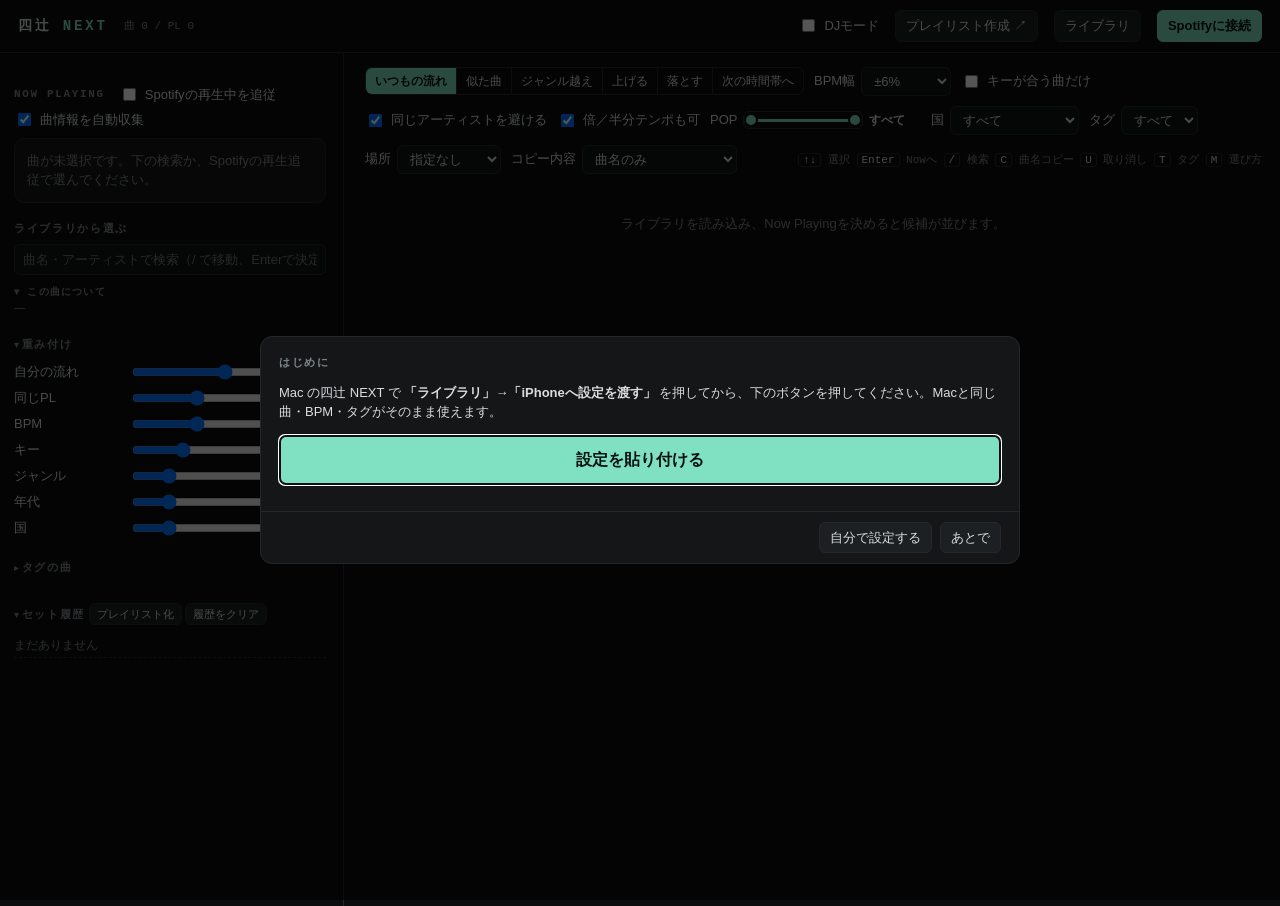
==== index.html @ 22619f76 "候補行の圧縮を撤回、nextでタグ無しを完全除外、TAGラベル短縮、操作系を見出し周りに集約" ====
<!DOCTYPE html>
<html lang="ja">
<head>
<meta charset="utf-8">
<meta name="viewport" content="width=device-width, initial-scale=1, viewport-fit=cover">
<meta name="apple-mobile-web-app-capable" content="yes">
<meta name="apple-mobile-web-app-status-bar-style" content="black">
<title>四辻 NEXT — 選曲アシスト</title>
<link rel="manifest" href="manifest.json">
<link rel="icon" type="image/png" sizes="192x192" href="icon-192.png">
<link rel="apple-touch-icon" href="apple-touch-icon.png">
<meta name="theme-color" content="#0c0d0e">
<meta name="apple-mobile-web-app-title" content="四辻 NEXT">
<style>
  :root{
    --bg:#0c0d0e; --panel:#141617; --line:#24282a; --text:#d9dedf; --dim:#7d8689;
    --accent:#7fe0c2; --accent2:#e0c27f; --warn:#e07f7f; --chip:#1c2022;
    --mono: "SF Mono", ui-monospace, Menlo, monospace;
  }
  *{box-sizing:border-box}
  body{margin:0;background:var(--bg);color:var(--text);font:13px/1.5 -apple-system,"Hiragino Sans",sans-serif}
  header{display:flex;align-items:center;gap:16px;padding:10px 18px;border-bottom:1px solid var(--line)}
  header h1{font:600 14px var(--mono);letter-spacing:.2em;margin:0}
  header h1 span{color:var(--accent)}
  header .sp{flex:1}
  #status{font:11px var(--mono);color:var(--dim)}
  button{background:var(--chip);color:var(--text);border:1px solid var(--line);border-radius:6px;padding:5px 10px;font:inherit;cursor:pointer}
  button:hover{border-color:var(--accent)}
  button.pri{background:var(--accent);color:#08110e;border-color:var(--accent);font-weight:600}
  button:disabled{opacity:.45;cursor:not-allowed}
  button.sm{padding:2px 7px;font-size:11px}
  a.btnlink{background:var(--chip);color:var(--text);border:1px solid var(--line);border-radius:6px;padding:5px 10px;text-decoration:none;white-space:nowrap}
  a.btnlink:hover{border-color:var(--accent)}
  #updBtn{border-color:var(--accent);color:var(--accent)}
  .modes{display:inline-flex;border:1px solid var(--line);border-radius:7px;overflow:hidden}
  .modes button{border:0;border-radius:0;padding:4px 9px;font-size:12px;background:transparent}
  .modes button+button{border-left:1px solid var(--line)}
  .modes button.on{background:var(--accent);color:#08110e;font-weight:600}
  input,select{background:#0f1112;color:var(--text);border:1px solid var(--line);border-radius:6px;padding:5px 8px;font:inherit}
  input[type=range]{padding:0}
  main{display:grid;grid-template-columns:var(--side,340px) 7px 1fr;gap:0;height:calc(100vh - 47px)}
  aside{overflow:auto;padding:14px}
  #split{cursor:col-resize;position:relative;touch-action:none;outline:none}
  #split::before{content:"";position:absolute;top:0;bottom:0;left:3px;width:1px;background:var(--line);transition:background .15s,width .15s,left .15s}
  #split:hover::before,#split:focus-visible::before,body.resizing #split::before{background:var(--accent);width:3px;left:2px}
  body.resizing{cursor:col-resize;user-select:none}
  section.list{overflow:auto;padding:14px 18px}
  h2{font:600 11px var(--mono);letter-spacing:.15em;color:var(--dim);margin:18px 0 8px;text-transform:uppercase}
  .npRow{display:flex;align-items:center;gap:6px 14px;flex-wrap:wrap;margin:18px 0 8px}
  .npRow h2{margin:0}
  h2:first-child{margin-top:0}
  .deck{background:var(--panel);border:1px solid var(--line);border-radius:10px;padding:12px}
  .deck .row{display:flex;gap:10px;align-items:center}
  .deck img{width:64px;height:64px;border-radius:4px;object-fit:cover;background:#222}
  .deck .t{font-weight:600;font-size:14px}
  .deck .a{color:var(--dim)}
  .bk{display:flex;gap:8px;margin-top:10px;align-items:center;flex-wrap:wrap}
  .bk input{width:70px;font-family:var(--mono)}
  .big{font:600 22px var(--mono);color:var(--accent)}
  .big.k{color:var(--accent2)}
  .muted{color:var(--dim)}
  .hist{font-size:12px}
  .hist div{padding:3px 0;border-bottom:1px dashed var(--line);display:flex;gap:6px}
  .hist .n{color:var(--dim);font-family:var(--mono);width:22px}
  #tagListBox .tlh{display:flex;flex-wrap:wrap;gap:4px;align-items:center;margin-bottom:6px} #tagListBox .tlh .chip{cursor:pointer} #tagListBox .tlh .chip.on{background:#3d3560;color:#fff}
  #tagListBox .tlh select{margin-left:auto;font-size:11px}
  #tagListBox .tl{font-size:12px;padding:4px 2px;border-bottom:1px dashed var(--line);display:flex;gap:6px;align-items:baseline;cursor:pointer} #tagListBox .tl:hover{background:var(--chip)}
  #tagListBox .tl.cur{color:var(--accent)} #tagListBox .tl .nm{flex:1;min-width:0} #tagListBox .tl .m{font:11px var(--mono);color:var(--dim);white-space:nowrap}
  #tagListBox .tl .tg{display:block;font-size:10px;color:#c9b8ff}
  .sl{display:grid;grid-template-columns:110px 1fr 28px;gap:6px;align-items:center;margin:4px 0}
  .sl span:last-child{font-family:var(--mono);color:var(--dim);text-align:right}
  .filters{display:flex;gap:10px;flex-wrap:wrap;align-items:center;margin-bottom:10px}
  .more{text-align:center;padding:12px 0 20px} .more button{padding:6px 18px}
  #toTop{position:fixed;right:22px;bottom:22px;z-index:40;padding:8px 14px;border-radius:20px;border:0;background:var(--accent);color:#08110e;font-weight:600;font-size:13px;
    box-shadow:0 4px 16px rgba(0,0,0,.45);cursor:pointer;opacity:0;transform:translateY(8px);pointer-events:none;transition:opacity .15s,transform .15s}
  #toTop.on{opacity:1;transform:none;pointer-events:auto}
  @media (max-width:760px){ #toTop{right:calc(14px + env(safe-area-inset-right));bottom:calc(16px + env(safe-area-inset-bottom))} }
  .cand .sub{font:11px var(--mono);color:var(--dim);margin-top:1px}
  .cand .sub .yr.g{color:var(--accent);font-weight:600} .cand .sub .yr.y{color:var(--accent2)}
  .cand .cc{white-space:nowrap} .cand .cc.g{color:var(--accent);font-weight:600} #deck .a .cc{color:var(--dim);font-size:.9em;white-space:nowrap}
  .cand .sub .gen{color:var(--accent2)} .cand .sub .af{cursor:help}
  .gp{display:inline-block;font:600 11px/1.5 system-ui,sans-serif;padding:0 7px;border-radius:9px;margin-left:5px;vertical-align:2px;white-space:nowrap;
    color:hsl(var(--h) 70% 72%);background:hsl(var(--h) 45% 20% / .55);border:1px solid hsl(var(--h) 45% 38%)}
  .na{font:600 10px var(--mono);color:var(--warn);border:1px solid var(--warn);border-radius:3px;padding:0 4px;vertical-align:3px}
  .gj{font-size:11px;margin-left:6px;vertical-align:2px;white-space:nowrap} .gj.g{color:var(--accent)} .gj.y{color:var(--accent2)} .gj.r{color:var(--warn)}
  .gp.none{--h:0;color:var(--dim);background:none;border-color:var(--line);font-weight:400}
  .deck .gps{margin-top:4px} .deck .gps .gp{margin:0 4px 0 0;font-size:12px}
  .cand{display:grid;grid-template-columns:34px 44px 1fr 70px 52px auto;gap:10px;align-items:center;padding:8px 6px;border-bottom:1px solid var(--line)}
  .cand:hover{background:#111415}
  .cand img{width:44px;height:44px;border-radius:3px;object-fit:cover;background:#222}
  .cand .sc{font:600 15px var(--mono);color:var(--accent);text-align:right}
  .cand .nm{font-weight:600}
  .cand .meta{font:12px var(--mono)}
  .chips{display:flex;gap:4px;flex-wrap:wrap;margin-top:3px}
  .chip{background:var(--chip);border:1px solid var(--line);border-radius:10px;padding:0 7px;font-size:11px;color:var(--dim)}
  .chip.g{color:var(--accent);border-color:#2c4a41}
  .chip.y{color:var(--accent2);border-color:#4a412c}
  .chip.r{color:var(--warn);border-color:#4a2c2c}
  .chip.tag{color:#c9b8ff;border-color:#3d3560}
  .tags{display:flex;gap:4px;flex-wrap:wrap;align-items:center;margin-top:6px}
  #tagPop{position:fixed;z-index:60;background:var(--panel);border:1px solid var(--line);border-radius:8px;padding:10px 12px;box-shadow:0 8px 28px rgba(0,0,0,.55);max-height:70vh;overflow:auto;font-size:12px}
  #tagPop .tph{display:flex;justify-content:space-between;align-items:center;gap:8px} #tagPop .tags{margin-top:6px} #tagPop .chip{cursor:pointer}
  #tagPop .tpg{display:flex;gap:4px;flex-wrap:wrap;align-items:center;margin-top:5px} #tagPop .tpg>.muted{width:44px;flex:none}
  .cand .chip.tag{cursor:pointer}
  .stars{display:inline-flex;gap:1px} .stars .st{background:none;border:0;padding:0 2px;font-size:18px;line-height:1;color:var(--dim);opacity:.45;cursor:pointer}
  .stars .st.on{color:#f5c542;opacity:1} .stars .st:hover{transform:scale(1.15)}
  .rateRow{display:flex;align-items:center;gap:8px;margin:4px 0} .cstars{margin-left:6px;vertical-align:-1px} .cstars .st{font-size:13px;padding:0 1px}
  @media (max-width:760px){ .stars .st{font-size:24px;padding:0 4px} .cstars .st{font-size:18px;padding:0 3px} .rateRow .kh{display:none} }
  .tagPre{margin-top:4px;font-size:12px} .tagPre summary{cursor:pointer;color:var(--dim)} .tagPre .tpg{display:flex;gap:3px;flex-wrap:wrap;align-items:center;margin-top:3px}
  .tagPre .tpg>.muted{width:38px;flex:none;font-size:11px} .tagPre .chip{cursor:pointer;font-size:11px;padding:0 6px;line-height:1.7} .tagPre .tpg input{width:9em;font-size:12px;padding:3px 6px}
  .tags .chip{font-size:12px;padding:1px 8px}
  .tags .chip button{background:none;border:0;color:inherit;cursor:pointer;padding:0 0 0 4px;font-size:12px}
  .tags input{width:9em;font-size:12px;padding:3px 6px}
  .tags .sug{cursor:pointer;opacity:.6}
  .tags .sug:hover{opacity:1}
  .acts{display:flex;gap:4px;align-items:center} .acts button{white-space:nowrap}
  dialog{background:var(--panel);color:var(--text);border:1px solid var(--line);border-radius:12px;width:min(760px,94vw);max-height:86vh;padding:0}
  dialog::backdrop{background:#000a}
  dialog .in{padding:18px;overflow:auto;max-height:calc(86vh - 60px)}
  dialog .ft{padding:10px 18px;border-top:1px solid var(--line);display:flex;gap:8px;justify-content:flex-end}
  .pl{display:flex;gap:8px;align-items:center;padding:3px 0;border-bottom:1px dashed var(--line)}
  .pl .c{color:var(--dim);font-family:var(--mono);margin-left:auto}
  code{font-family:var(--mono);background:#0f1112;padding:1px 5px;border-radius:4px}
  .bar{height:4px;background:var(--line);border-radius:2px;overflow:hidden;margin:8px 0}
  .bar i{display:block;height:100%;background:var(--accent);width:0}
  .search-res div{padding:4px 6px;cursor:pointer;border-radius:4px}
  .search-res div:hover{background:var(--chip)}
  .empty{color:var(--dim);padding:30px 0;text-align:center}
  label.ck{display:flex;gap:6px;align-items:center}
  .popf{display:inline-flex;gap:6px;align-items:center} .popf b{font:600 12px var(--mono);min-width:52px}
  .dual{position:relative;display:inline-block;width:120px;height:18px}
  .dual::before{content:"";position:absolute;left:0;right:0;top:8px;height:3px;border-radius:2px;
    background:linear-gradient(90deg,var(--line) var(--a,0%),var(--accent) var(--a,0%),var(--accent) var(--b,100%),var(--line) var(--b,100%))}
  .dual input{position:absolute;left:0;top:0;width:100%;height:18px;margin:0;background:none;pointer-events:none;-webkit-appearance:none;appearance:none}
  .dual input::-webkit-slider-runnable-track{background:none;height:18px}
  .dual input::-webkit-slider-thumb{pointer-events:auto;-webkit-appearance:none;width:14px;height:14px;margin-top:2px;border-radius:50%;background:var(--accent);border:2px solid var(--bg);cursor:pointer}
  .dual input::-moz-range-track{background:none} .dual input::-moz-range-thumb{pointer-events:auto;width:12px;height:12px;border-radius:50%;background:var(--accent);border:2px solid var(--bg);cursor:pointer}
  img[src=""]{visibility:hidden}
  .cand.sel{background:#16201d;outline:1px solid #2c4a41}
  /* 中くらいの幅では数値列（チップと重複）を畳んで情報列を守る */
  @media (max-width:1250px){
    .cand{grid-template-columns:30px 40px minmax(0,1fr) auto;gap:8px}
    .cand .meta{display:none}
    .cand img{width:40px;height:40px}
  }
  body.dj [data-q], body.dj [data-p]{display:none}
  [data-c]{font-family:var(--mono)}
  .info{margin-top:10px;font-size:12px}
  .info h3{font:600 10px var(--mono);letter-spacing:.12em;color:var(--dim);margin:10px 0 4px;text-transform:uppercase}
  .info .row2{display:flex;gap:6px;flex-wrap:wrap}
  .info .ln{padding:2px 0;border-bottom:1px dashed var(--line);display:flex;gap:6px;align-items:baseline}
  .info .ln .pre{color:var(--dim);font-family:var(--mono);font-size:10px;min-width:30px}
  .info .ln a,.info .ln span.t{cursor:pointer}
  .info .ln span.t:hover{color:var(--accent)}
  .info .muted{font-size:11px}
  details.info summary{cursor:pointer;color:var(--dim);font:600 10px var(--mono);letter-spacing:.12em;list-style:none}
  details.info summary::before{content:"▸ "} details.info[open] summary::before{content:"▾ "}
  [data-c].ok{color:var(--accent);border-color:var(--accent)}
  body.dj [data-n]{background:var(--accent);color:#08110e;border-color:var(--accent);font-weight:600;padding:6px 14px;font-size:13px}
  body.dj .follow-row{opacity:.4;pointer-events:none}
  #djBadge{display:none;font:600 11px var(--mono);color:#08110e;background:var(--accent2);border-radius:4px;padding:2px 6px}
  body.dj #djBadge{display:inline}
  .keys{font:11px var(--mono);color:var(--dim);margin-left:auto}
  .keys b{color:var(--text);font-weight:500;border:1px solid var(--line);border-radius:3px;padding:0 4px}
  .info .src{display:flex;justify-content:space-between;align-items:baseline}
  .info .src a{color:var(--dim);font-size:10px;text-decoration:none}
  .info .pb{display:inline-block;width:60px;height:5px;background:var(--line);border-radius:3px;vertical-align:middle;margin:0 4px}
  .info .pb i{display:block;height:100%;background:var(--accent);border-radius:3px}
  .info .ex{color:var(--text);font-size:11px;line-height:1.45;margin:2px 0}
  .info .vl{padding:2px 0;border-bottom:1px dashed var(--line);display:flex;gap:6px;align-items:baseline;cursor:pointer}
  .info .vl:hover{color:var(--accent)}
  .info .vl .d{font-family:var(--mono);color:var(--dim);font-size:10px;margin-left:auto;white-space:nowrap}
  details.side summary{list-style:none;cursor:pointer;margin:18px 0 8px}
  details.side summary::-webkit-details-marker{display:none}
  details.side summary h2{display:inline;margin:0}
  details.side summary::before{content:"▾ ";color:var(--dim);font-size:10px} details.side:not([open]) summary::before{content:"▸ "}
  #mobileNow{display:none}
  #toast{position:fixed;left:50%;bottom:24px;transform:translateX(-50%);max-width:min(92vw,560px);background:var(--panel);border:1px solid var(--line);border-radius:10px;padding:10px 14px;font-size:13px;box-shadow:0 6px 24px rgba(0,0,0,.4);z-index:50;opacity:0;pointer-events:none;transition:opacity .2s}
  #toast.on{opacity:1}
  @media (max-width:760px){
    header{flex-wrap:wrap;gap:8px 12px;padding:8px 12px}
    header .sp{display:none}
    #status{width:100%;order:9}
    main{display:block;height:auto}
    #split{display:none}
    aside{border-right:0;border-bottom:1px solid var(--line);padding:12px}
    section.list{padding:0 12px 10px}
    input,select{font-size:16px}
    .filters{gap:6px 10px;padding-top:8px}
    .keys{display:none}
    .cand{grid-template-columns:30px 1fr;gap:4px 8px;padding:8px 4px}
    .cand img,.cand .meta{display:none}
    .cand .acts{grid-column:1 / -1;grid-row:2;justify-content:flex-end}
    .cand .acts button{padding:6px 10px;font-size:12px}
    .deck img{width:52px;height:52px}
    dialog{width:100vw;height:100vh;max-height:100vh;max-width:100vw;border-radius:0}
    dialog .in{max-height:calc(100vh - 60px);padding:14px}
    dialog .in > div[style*="display:flex"]{flex-wrap:wrap}
    dialog .in > div[style*="display:flex"] > input{flex:1 1 100% !important;min-width:0;order:-1}
    #mobileNow{display:block;position:sticky;top:0;z-index:5;background:var(--panel);border-bottom:1px solid var(--line);padding:7px 12px;font-size:12px;margin:0 -12px}
    #mobileNow b{color:var(--accent);font-family:var(--mono);margin-right:6px}
    #mobileNow .m{font-family:var(--mono);color:var(--accent2);margin-left:6px}
    /* iPhone（15 Pro 393×852 基準）: Now Playing のすぐ下に候補。検索・重み付け・タグの曲・履歴・曲情報は候補の後ろへ */
    main{display:flex;flex-direction:column}
    aside{display:contents}
    aside > *{order:3;margin-left:calc(12px + env(safe-area-inset-left));margin-right:calc(12px + env(safe-area-inset-right))}
    aside > h2:first-child{order:1;margin-top:12px}
    #deck{order:1}
    #q,#sres{order:1} #q{margin-top:10px} #sres{margin-top:4px}
    aside > h2:has(+ #q){display:none}
    section.list{order:2;padding:0 calc(12px + env(safe-area-inset-right)) 10px calc(12px + env(safe-area-inset-left));border-bottom:1px solid var(--line);margin-bottom:6px}
    aside > #info{margin-top:12px}
    #q{width:calc(100% - 24px - env(safe-area-inset-left) - env(safe-area-inset-right)) !important;box-sizing:border-box}
    aside > :last-child{margin-bottom:calc(24px + env(safe-area-inset-bottom))}
    header{padding:calc(6px + env(safe-area-inset-top)) calc(12px + env(safe-area-inset-right)) 6px calc(12px + env(safe-area-inset-left))}
    header button, header .btnlink{padding:5px 9px;font-size:12px}
    #mobileNow{margin:0 calc(-12px - env(safe-area-inset-right)) 0 calc(-12px - env(safe-area-inset-left))}
    button, .chip, summary, [data-tln], [data-tlt]{touch-action:manipulation}
    #toast{bottom:calc(20px + env(safe-area-inset-bottom))}
    dialog{height:100dvh;max-height:100dvh;padding-top:env(safe-area-inset-top)}
    dialog .in{max-height:calc(100dvh - 60px - env(safe-area-inset-top) - env(safe-area-inset-bottom))}
    dialog .ft{padding-bottom:calc(10px + env(safe-area-inset-bottom))}
    #dlgSetup{height:auto;max-height:100dvh;top:0;bottom:auto}
  }
</style>
</head>
<body>
<header>
  <h1>四辻 <span>NEXT</span></h1>
  <span id="djBadge">DJ MODE</span>
  <span id="status">未接続</span>
  <button class="sm" id="updBtn" hidden title="新しい版が公開されています">新しい版に更新</button>
  <span class="sp"></span>
  <label class="ck" title="rekordboxで再生中は「再生」「キュー」を隠し、追従を止めます"><input type="checkbox" id="djMode"> DJモード</label>
  <a id="btnForge" class="btnlink" href="forge/" target="forge" title="条件を指定して Spotify 全体からプレイリストを作る（Playlist Forge）">プレイリスト作成 ↗</a>
  <button id="btnLib">ライブラリ</button>
  <button id="btnLogin" class="pri">Spotifyに接続</button>
</header>
<main>
  <aside>
    <div class="npRow"><h2>Now Playing</h2><label class="ck follow-row"><input type="checkbox" id="follow"> Spotifyの再生中を追従</label><label class="ck" title="Spotify / Deezer / MusicBrainz / Discogs / Wikipedia から曲・アーティスト情報を自動で集めます"><input type="checkbox" id="autoInfo" checked> 曲情報を自動収集</label></div>
    <div class="deck" id="deck"><div class="muted">曲が未選択です。下の検索か、Spotifyの再生追従で選んでください。</div></div>
    <h2>ライブラリから選ぶ</h2>
    <input id="q" placeholder="曲名・アーティストで検索（/ で移動、Enterで決定）" style="width:100%" enterkeyhint="go" autocomplete="off" autocapitalize="off" spellcheck="false">
    <div class="search-res" id="sres"></div>
    <details class="info" id="info" open><summary>この曲について</summary><div id="infoBody" class="muted">—</div></details>

    <details class="side" id="dWeights" open><summary><h2>重み付け</h2></summary>
    <div class="sl"><span>自分の流れ</span><input type="range" min="0" max="5" step="0.5" id="wFlow" value="3"><span></span></div>
    <div class="sl"><span>同じPL</span><input type="range" min="0" max="5" step="0.5" id="wCo" value="2"><span></span></div>
    <div class="sl"><span>BPM</span><input type="range" min="0" max="5" step="0.5" id="wBpm" value="2"><span></span></div>
    <div class="sl"><span>キー</span><input type="range" min="0" max="5" step="0.5" id="wKey" value="1.5"><span></span></div>
    <div class="sl"><span>ジャンル</span><input type="range" min="0" max="5" step="0.5" id="wGen" value="1"><span></span></div>
    <div class="sl" title="リリース年が近い曲を加点（同じ年〜±2年が満点、10年以上離れると加点なし）"><span>年代</span><input type="range" min="0" max="5" step="0.5" id="wYear" value="1"><span></span></div>
    <div class="sl" title="今の曲とアーティストの国が同じ曲を加点（国はMusicBrainz。分からない曲は加点なし）"><span>国</span><input type="range" min="0" max="5" step="0.5" id="wCc" value="1"><span></span></div>
    </details>

    <details class="side" id="dTagList"><summary><h2>タグの曲</h2> <span class="muted" id="tagListN"></span></summary>
    <div id="tagListBox"></div>
    </details>

    <details class="side" id="dHist" open><summary><h2>セット履歴</h2> <button class="sm" id="btnExport">プレイリスト化</button> <button class="sm" id="btnClearHist">履歴をクリア</button></summary>
    <div class="hist" id="hist"><div class="muted">まだありません</div></div>
    </details>
  </aside>
  <div id="split" role="separator" aria-orientation="vertical" tabindex="0" title="ドラッグで幅を変更（ダブルクリックで元に戻す）"></div>

  <section class="list">
    <div id="mobileNow"><b>NOW</b><span class="muted">未選択</span></div>
    <div class="filters">
      <span class="modes" id="modes"></span><button class="sm" id="reroll" title="ジャンル越えの候補を入れ替える（R）" hidden>🎲</button>
      <label class="ck">BPM幅
        <select id="fBpm"><option value="0">制限なし</option><option value="0.04">±4%</option><option value="0.06" selected>±6%</option><option value="0.1">±10%</option></select>
      </label>
      <label class="ck"><input type="checkbox" id="fKey"> キーが合う曲だけ</label>
      <label class="ck"><input type="checkbox" id="fArtist" checked> 同じアーティストを避ける</label>
      <label class="ck"><input type="checkbox" id="fHalf" checked> 倍／半分テンポも可</label>
      <span class="ck popf" title="Spotify人気度（POP）がこの範囲の曲だけ候補に出す。0〜100なら絞り込みなし（ダブルクリックで戻す）">POP
        <span class="dual"><input type="range" id="popMin" min="0" max="100" step="5" value="0" aria-label="POPの下限"><input type="range" id="popMax" min="0" max="100" step="5" value="100" aria-label="POPの上限"></span>
        <b id="popVal">すべて</b></span>
      <label class="ck" hidden title="アーティストの国（MusicBrainz）で候補を絞る。絞り込み中は国が分からない曲を出さない">国 <select id="fCc"></select></label>
      <label class="ck" hidden title="このタグの曲だけ候補に出す">タグ <select id="fTag"></select></label>
      <label class="ck" title="今夜の場所（前提フィルタ）。選ぶと全モードで、その場所タグが付いた曲だけを候補に出す。付いた曲が無ければ参考表示に回す">場所 <select id="fVenue"></select></label>
      <label class="ck">コピー内容
        <select id="copyMode"><option value="title">曲名のみ</option><option value="both">曲名＋アーティスト</option><option value="artist">アーティストのみ</option></select>
      </label>
      <span class="muted" id="candInfo"></span>
      <span class="keys"><b>↑↓</b> 選択 <b>Enter</b> Nowへ <b>/</b> 検索 <b>C</b> 曲名コピー <b>U</b> 取り消し <b>T</b> タグ <b>M</b> 選び方</span>
    </div>
    <div id="tagPop" hidden role="dialog" aria-label="タグを付ける"></div>
    <button id="toTop" title="候補の先頭へ（Home）" aria-label="候補の先頭へ">↑ 先頭へ</button>
    <div id="cands"><div class="empty">ライブラリを読み込み、Now Playingを決めると候補が並びます。</div></div>
  </section>
</main>

<dialog id="dlgSetup">
  <div class="in">
    <h2>はじめに</h2>
    <p>Mac の四辻 NEXT で <b>「ライブラリ」→「iPhoneへ設定を渡す」</b> を押してから、下のボタンを押してください。Macと同じ曲・BPM・タグがそのまま使えます。</p>
    <button id="setupPaste" class="pri" style="width:100%;padding:12px;font-size:16px">設定を貼り付ける</button>
    <div id="setupManual" hidden style="margin-top:10px"><p class="muted">うまく読めないときは、ここに長押しで貼り付けてください</p>
      <textarea id="setupText" rows="3" style="width:100%;box-sizing:border-box;font:12px var(--mono)" autocomplete="off" autocapitalize="off" spellcheck="false"></textarea>
      <button id="setupApply" style="margin-top:6px">これで設定する</button></div>
    <div class="muted" id="setupMsg" style="margin-top:8px"></div>
  </div>
  <div class="ft"><button id="setupSelf">自分で設定する</button><button id="setupClose">あとで</button></div>
</dialog>

<dialog id="dlgLib">
  <div class="in">
    <h2>1. Spotify接続設定</h2>
    <p class="muted">Spotify Developer Dashboard の自分のアプリで、Redirect URI に次を登録してください：<br><code id="redir"></code></p>
    <div style="display:flex;gap:8px"><input id="cid" placeholder="Client ID" style="flex:1;font-family:var(--mono)"><button id="saveCid">保存</button></div>

    <h2>2. 読み込むプレイリスト</h2>
    <p class="muted">「自分の流れ」は、あなたがプレイリスト内で<b>直前・直後に並べた曲</b>から計算します。Spotifyの仕様上、曲を読めるのは自分が作成（または共同編集）したプレイリストだけです。</p>
    <div style="display:flex;gap:8px;margin-bottom:6px">
      <button id="loadPls">プレイリスト一覧を取得</button>
      <input id="plFilter" placeholder="名前で絞り込み" style="flex:1">
      <button class="sm" id="plAll">表示中を全選択</button>
      <button class="sm" id="plNone">全解除</button>
    </div>
    <label class="ck" style="margin-bottom:6px"><input type="checkbox" id="incSaved"> 「お気に入りの曲」も候補に含める</label>
    <label class="ck" style="margin-bottom:6px" title="起動時・画面に戻ったとき（30分おき）に、変わったプレイリストだけ読み直します"><input type="checkbox" id="autoLib" checked> プレイリストの変更を自動で取り込む</label>
    <label class="ck" style="margin-bottom:6px" title="新しい版が公開されたら、操作していないときに自動で読み直します"><input type="checkbox" id="autoUpd" checked> 新しい版が出たら自動で更新</label>
    <div id="plList" style="max-height:260px;overflow:auto"></div>
    <div style="display:flex;gap:10px;align-items:center;margin-top:8px"><button id="scan" class="pri">選択したプレイリストを読み込む</button><span class="muted" id="selCount"></span></div>
    <div class="bar"><i id="prog"></i></div>
    <div class="muted" id="scanMsg"></div>

    <h2>3. BPM・キーの取り込み（rekordbox）</h2>
    <p class="muted">rekordboxで「ファイル → ライブラリをxml形式でエクスポート」した XML を読み込むと、曲名＋アーティスト名で照合して BPM・キー・ジャンルを付けます。手入力した値は上書きしません。</p>
    <input type="file" id="xml" accept=".xml">
    <div class="muted" id="xmlMsg"></div>
    <h2 style="margin-top:14px">3b. BPM・キーの取り込み（Exportify）</h2>
    <p class="muted"><a href="https://exportify.app/" target="_blank" rel="noopener" style="color:var(--accent)">exportify.app ↗</a> で歯車から「Include audio features data」をオンにして書き出した CSV（複数可。「Export All」のZIPは展開してから）を読み込むと、Spotifyの曲IDで直接照合して BPM・キー・ジャンル・エネルギー等を付けます。rekordbox・手入力の値がある曲には触れません。</p>
    <input type="file" id="csv" accept=".csv,text/csv" multiple>
    <div class="muted" id="csvMsg"></div>

    <h2>4. BPM・キーの自動取得（ReccoBeats）</h2>
    <p class="muted"><a href="https://reccobeats.com/" target="_blank" rel="noopener" style="color:var(--accent)">ReccoBeats ↗</a>（無料・登録不要）にSpotifyの曲IDで問い合わせ、BPM・キー・エネルギー等を付けます。登録されていない曲もあります。rekordbox・Exportify・手入力の値がある曲には触れません。見つからなかった曲は30日後にもう一度調べます。</p>
    <label class="ck"><input type="checkbox" id="autoRb" checked> 自動で取得（読み込み後・曲を選んだとき）</label>
    <div style="margin-top:6px"><button id="runRb">今すぐ取得</button> <span class="muted" id="rbMsg"></span></div>

    <h2>4b. BPMの自動補完（Deezer）</h2>
    <p class="muted">ReccoBeatsでも分からなかった曲のBPMをDeezerで調べて補います（キーは取れません）。rekordbox・手入力の値がある曲には触れません。</p>
    <label class="ck"><input type="checkbox" id="autoDz" checked> プレイリスト読み込み後に自動で実行</label>
    <div style="margin-top:6px"><button id="runDz">今すぐBPMを補完</button> <span class="muted" id="dzMsg"></span></div>

    <h2>5. 端末間で同期（GitHub Gist）</h2>
    <p class="muted">BPM・キー・ジャンル・タグ・重み・履歴に加えて、<b>読み込んだ曲データ（プレイリスト・曲・音の特徴・アーティストのジャンル）</b>も、あなたのGitHubの非公開Gistに保存して、MacとiPhoneで共有します。iPhoneは同じトークンを入れるだけで、Spotifyから読み込まなくてもMacと同じ候補が出ます（再生ボタンを使うときだけSpotifyログインが必要）。<br>
    トークンは <a href="https://github.com/settings/tokens?type=beta" target="_blank" rel="noopener" style="color:var(--accent)">GitHubの設定</a> で「Gists: Read and write」だけ付けて発行してください。この端末のブラウザにだけ保存されます。</p>
    <div style="display:flex;gap:8px;margin-bottom:6px"><input id="ghTok" type="password" placeholder="github_pat_…" style="flex:1;font-family:var(--mono)"><button id="saveTok">保存</button></div>
    <div style="display:flex;gap:8px;align-items:center;flex-wrap:wrap">
      <button id="syncPush">今すぐ送る</button><button id="syncPull">今すぐ受け取る</button>
      <label class="ck"><input type="checkbox" id="autoSync" checked> 自動で同期</label>
      <span class="muted" id="syncMsg"></span>
    </div>
    <div class="muted" id="syncInfo" style="margin-top:4px;font-size:12px"></div>
    <div style="display:flex;gap:8px;align-items:center;flex-wrap:wrap;margin-top:8px">
      <button id="setupCopy" class="pri">iPhoneへ設定を渡す</button>
      <span class="muted">Client ID と同期のトークンをコピーします。iPhone で四辻 NEXT を開き「設定を貼り付ける」を押すだけで、Macと同じ状態になります（同じApple IDのユニバーサルクリップボード）</span>
    </div>

    <h2>6. バックアップ（ファイル）</h2>
    <button id="metaOut">BPM・キーの手入力データを書き出す</button>
    <label><button id="metaInBtn">読み込む</button><input type="file" id="metaIn" accept=".json" hidden></label>
  </div>
  <div class="ft">
    <button id="closeLib">閉じる</button>
  </div>
</dialog>

<script>
"use strict";
// ---------- 保存 (IndexedDB) ----------
const DB = {
  db:null,
  open(){ return new Promise((res,rej)=>{ const r=indexedDB.open("yotsuji-next",1);
    r.onupgradeneeded=()=>r.result.createObjectStore("kv");
    r.onsuccess=()=>{this.db=r.result;res()}; r.onerror=()=>rej(r.error); }); },
  get(k){ return new Promise((res,rej)=>{ const t=this.db.transaction("kv").objectStore("kv").get(k); t.onsuccess=()=>res(t.result); t.onerror=()=>rej(t.error); }); },
  set(k,v){ return new Promise((res,rej)=>{ const tx=this.db.transaction("kv","readwrite"); tx.objectStore("kv").put(v,k); tx.oncomplete=()=>res(); tx.onerror=()=>rej(tx.error); }); }
};
const LS = {
  get(k,d){ try{ const v=localStorage.getItem(k); return v==null?d:JSON.parse(v);}catch{return d} },
  set(k,v){ try{ localStorage.setItem(k,JSON.stringify(v)); }catch{} }
};

// ---------- 状態 ----------
const S = {
  tracks:{},        // id -> {id,uri,name,artists:[{id,name}],album,img,year}
  playlists:[],     // [{id,name,snapshot,ids:[]}]  読み込み済み
  plIndex:[],       // 取得した一覧（選択用）
  saved:[],         // お気に入りの曲ID
  meta:{},          // id -> {bpm,key,genre,src}
  dz:{},            // Deezer問い合わせ済み id -> bpm(0=不明)
  dg:{},            // Discogs情報 id -> {genre,style,label,year,url} / null=見つからず
  ac:{},            // アーティストの国 artistId -> {c:"JP"(""=不明), at}（MusicBrainz、まとめて取得）
  ag:{},            // アーティストのSpotifyジャンル artistId -> {g:[...], at}（まとめて取得、30日ごと）
  rate:{},          // 自分で付けた星 id -> {r:1〜5（0＝なし）, at:更新時刻}（Gistで同期、新しい方が勝つ）
  tags:{},          // 自分で付けたタグ id -> {t:["ピーク",...], at:更新時刻}（Gistで同期、新しい方が勝つ）
  ex:{},            // 自動収集した曲情報 id -> {at,done,sp,dz,mb,wk}
  occ:{},           // id -> [[plIdx,pos],...]
  now:null, hist:[], me:null, lastPlayingId:null
};

// ---------- Spotify認証 (PKCE) ----------
const REDIRECT = location.origin + location.pathname;
const SCOPES = "playlist-read-private playlist-read-collaborative user-library-read user-read-playback-state user-modify-playback-state user-read-currently-playing playlist-modify-private playlist-modify-public";
const b64url = buf => btoa(String.fromCharCode(...new Uint8Array(buf))).replace(/\+/g,"-").replace(/\//g,"_").replace(/=+$/,"");
function randStr(n){ const a=new Uint8Array(n); crypto.getRandomValues(a); return b64url(a); }

async function login(){
  const cid = LS.get("cid","");
  if(!cid){ openLib(); toast("先に Client ID を保存してください"); return; }
  const verifier = randStr(64);
  const challenge = b64url(await crypto.subtle.digest("SHA-256", new TextEncoder().encode(verifier)));
  sessionStorage.setItem("pkce_v", verifier);
  const p = new URLSearchParams({client_id:cid,response_type:"code",redirect_uri:REDIRECT,code_challenge_method:"S256",code_challenge:challenge,scope:SCOPES});
  location.href = "https://accounts.spotify.com/authorize?" + p;
}
async function tokenRequest(body){
  const r = await fetch("https://accounts.spotify.com/api/token",{method:"POST",headers:{"Content-Type":"application/x-www-form-urlencoded"},body:new URLSearchParams(body)});
  const j = await r.json(); if(!r.ok) throw new Error(j.error_description||j.error||"token error");
  const tok = {access:j.access_token, refresh:j.refresh_token||LS.get("tok",{}).refresh, exp:Date.now()+(j.expires_in-60)*1000};
  LS.set("tok",tok); LS.set("hadLogin",true); sessionStorage.removeItem("autoLogin"); return tok;
}
async function handleRedirect(){
  const p = new URLSearchParams(location.search);
  if(p.get("code")){
    await tokenRequest({grant_type:"authorization_code",code:p.get("code"),redirect_uri:REDIRECT,client_id:LS.get("cid",""),code_verifier:sessionStorage.getItem("pkce_v")});
    history.replaceState(null,"",REDIRECT);
  } else if(p.get("error")){ toast("認証エラー: "+p.get("error")); history.replaceState(null,"",REDIRECT); }
}
async function token(){
  let t = LS.get("tok",null); if(!t) return null;
  if(Date.now() > t.exp){ try{ t = await tokenRequest({grant_type:"refresh_token",refresh_token:t.refresh,client_id:LS.get("cid","")}); }catch(e){ LS.set("tok",null); return null; } }
  return t.access;
}
const sleep = ms => new Promise(r=>setTimeout(r,ms));
async function api(path, opt={}){
  const tk = await token(); if(!tk) throw new Error("未ログイン");
  const url = path.startsWith("http") ? path : "https://api.spotify.com/v1"+path;
  for(let i=0;i<5;i++){
    const r = await fetch(url,{...opt,headers:{Authorization:"Bearer "+tk,"Content-Type":"application/json",...(opt.headers||{})}});
    if(r.status===429){
      let body=""; try{ body=await r.text(); }catch{}
      if(body.includes("QUOTA_EXCEEDED")) throw new Error("Spotifyの利用枠を超えました。しばらく時間をおいてください");
      const wait = (+r.headers.get("Retry-After")||3)*1000; setStatus("待機中（API制限）…"); await sleep(wait); continue;
    }
    if(r.status===204) return null;
    if(!r.ok){ let m=r.status+""; try{ const j=await r.json(); m+=" "+(j.error?.message||""); }catch{} throw new Error(m); }
    const ct = r.headers.get("content-type")||""; return ct.includes("json") ? r.json() : null;
  }
  throw new Error("リトライ上限");
}

// ---------- ライブラリ読み込み ----------
function slimTrack(t){
  if(!t || t.type && t.type!=="track" || !t.id || t.is_local) return null;
  const imgs = t.album?.images||[];
  // market=from_token で読むと、配信が別の版に差し替わった曲は差し替え先が返る（linked_from が元の曲）→ 元のIDのまま持つ
  const lf=t.linked_from?.id ? t.linked_from : null;
  const o={id:lf?lf.id:t.id, uri:lf?.uri||t.uri, name:t.name, artists:(t.artists||[]).map(a=>({id:a.id,name:a.name})),
    album:t.album?.name||"", albumId:t.album?.id||"", dur:t.duration_ms||0, isrc:t.external_ids?.isrc||"", img:(imgs[imgs.length-1]||imgs[0]||{}).url||"", pop:Number.isFinite(t.popularity)?t.popularity:null, year:+(t.album?.release_date||"").slice(0,4)||null};
  if(t.is_playable===false) o.na=1;  // リンク切れ（Spotifyで再生できない＝アプリでグレーになる曲）
  return o;
}
async function loadPlaylistIndex(){
  if(!S.me) S.me = await api("/me");
  const out=[]; let url="/me/playlists?limit=50";
  while(url){ const j = await api(url); for(const p of j.items||[]){ if(!p) continue;
      const total = p.items?.total ?? p.tracks?.total ?? 0;
      out.push({id:p.id,name:p.name,snapshot:p.snapshot_id,total,own:p.owner?.id===S.me.id||p.collaborative}); }
    url = j.next; setStatus(`プレイリスト一覧 ${out.length}件…`); }
  S.plIndex = out; await DB.set("plIndex", out); renderPlList(); setStatus(`プレイリスト ${out.length}件`);
}
function renderPlList(){ setTimeout(selCount,0);
  const f = $("#plFilter").value.trim().toLowerCase();
  const sel = new Set(LS.get("plSel",[]));
  const loaded = new Map(S.playlists.map(p=>[p.id,p]));
  $("#plList").innerHTML = S.plIndex.filter(p=>!f||p.name.toLowerCase().includes(f)).map(p=>{
    const l = loaded.get(p.id); const st = !p.own ? "読込不可" : l ? (l.snapshot===p.snapshot?"読込済":"更新あり") : "";
    return `<label class="pl"><input type="checkbox" data-id="${p.id}" ${sel.has(p.id)?"checked":""} ${p.own?"":"disabled"}> ${esc(p.name)} <span class="c">${st} ${p.total}曲</span></label>`;
  }).join("") || `<div class="muted">「プレイリスト一覧を取得」を押してください</div>`;
}
function saveSel(){ const sel = new Set(LS.get("plSel",[]));
  $$("#plList input[type=checkbox]").forEach(c=>{ c.checked?sel.add(c.dataset.id):sel.delete(c.dataset.id); }); LS.set("plSel",[...sel]); selCount(); }
function selCount(){ const n=LS.get("plSel",[]).length; $("#selCount").textContent=n?`${n}本を選択中`:"一覧から選んでください"; $("#scan").disabled=!n; }

async function scan(opt={}){
  if(S.scanning) return; S.scanning=true;
  if(!opt.auto) saveSel();
  const sel = new Set(LS.get("plSel",[]));
  const targets = S.plIndex.filter(p=>sel.has(p.id)&&p.own);
  const keep = new Map(S.playlists.map(p=>[p.id,p]));
  const next=[]; let done=0; const full=opt.full || LS.get("trackVer",1)<TRACK_VER;
  try{
    for(const p of targets){
      const old = keep.get(p.id);
      if(!full && old && old.snapshot===p.snapshot){ next.push(old); }
      else{
        const ids=[]; let url=`/playlists/${p.id}/items?limit=50&market=from_token`;
        while(url){ const j = await api(url);
          for(const it of j.items||[]){ const t = slimTrack(it.item||it.track); if(t){ S.tracks[t.id]=t; ids.push(t.id); } }
          url=j.next; await sleep(80); }
        next.push({id:p.id,name:p.name,snapshot:p.snapshot,ids});
      }
      done++; $("#prog").style.width=(done/Math.max(1,targets.length)*100)+"%";
      $("#scanMsg").textContent=`${done}/${targets.length} ${p.name}`;
    }
    S.playlists = next;
    if($("#incSaved").checked && (!opt.auto || opt.saved)){
      const ids=[]; let url="/me/tracks?limit=50&market=from_token", first=true;
      while(url){ const j=await api(url); if(first){ first=false; LS.set("savedSig",savedSig(j)); } for(const it of j.items||[]){ const t=slimTrack(it.track||it.item); if(t){S.tracks[t.id]=t; ids.push(t.id);} } url=j.next; $("#scanMsg").textContent=`お気に入り ${ids.length}曲…`; await sleep(80); }
      S.saved=ids;
    }
    LS.set("incSaved",$("#incSaved").checked); LS.set("libAt",Date.now()); LS.set("trackVer",TRACK_VER); libTouch();
    await persist(); buildIndex(); renderPlList();
    $("#scanMsg").textContent=`完了：プレイリスト ${S.playlists.length}本 / 曲 ${Object.keys(S.tracks).length}`;
    refresh();
    autoMeta();
  }catch(e){ $("#scanMsg").textContent="中断："+e.message; if(opt.auto) setStatus("自動取り込みを中断："+e.message); S.playlists=[...next, ...S.playlists.filter(p=>!next.find(n=>n.id===p.id))]; await persist(); buildIndex(); }
  finally{ S.scanning=false; }
}
// リンク切れの確認: 全曲を /tracks?ids=（50曲ずつ、market=from_token）で聞き直す。14日おき。
// 返りが null（曲が消えた）か is_playable:false ならリンク切れ、再生できるようになっていれば印を外す
async function naCheck(force){ if(S.scanning || S.naRunning || !(await token())) return 0;
  if(!force && Date.now()-LS.get("naAt",0) < 14*864e5) return 0; S.naRunning=true; let ch=0, n=0;
  let i=0;
  try{ const ids=Object.keys(S.tracks);
    for(;i<ids.length;i+=50){ const part=ids.slice(i,i+50); const j=await api("/tracks?market=from_token&ids="+part.join(","));
      (j.tracks||[]).forEach((tr,k)=>{ const t=S.tracks[part[k]]; if(!t) return; const dead=!tr || tr.is_playable===false;
        if(dead!==!!t.na){ ch++; if(dead) t.na=1; else delete t.na; } if(dead) n++; });
      if(i%500===0) setStatus(`リンク切れを確認中… ${Math.min(i+50,ids.length)}/${ids.length}`); await sleep(100); }
    LS.set("naAt",Date.now());
    if(ch){ await persist(); libTouch(); refresh(); autoSync(); }
    setStatus(n?`リンク切れ ${n}曲（候補に出しません）`:"リンク切れの曲はありません");
  }catch(e){ console.warn("naCheck",e);
    // まとめて聞く /tracks?ids= が使えない（最初の1回から失敗）ときは、プレイリストとお気に入りを全部読み直す（読むときに is_playable も付く）
    if(i===0){ S.naRunning=false; await scan({auto:true,full:true,saved:true}); LS.set("naAt",Date.now());
      const n=Object.values(S.tracks).filter(t=>t.na).length; setStatus(n?`リンク切れ ${n}曲（候補に出しません）`:"リンク切れの曲はありません"); }
  } finally{ S.naRunning=false; }
  return ch; }
const TRACK_VER=2;  // 2: 人気度(pop)を保存。古いデータは一度だけ全部読み直す
const savedSig=j=>(j.total||0)+":"+((j.items||[])[0]?.track?.id||"");

// ---------- 自動化 ----------
// プレイリストの変更（snapshot_id）とお気に入りの増減を見て、変わったものだけ取り込み直す
async function autoRefreshLib(force){
  if(!LS.get("autoLib",true) || S.scanning || $("#dlgLib").open || !LS.get("plSel",[]).length) return;
  if(!force && Date.now()-LS.get("libAt",0) < 30*60e3) return;
  if(!await token()) return;
  LS.set("libAt",Date.now());
  try{
    const before=new Map(S.playlists.map(p=>[p.id,p.snapshot]));
    await loadPlaylistIndex();
    const sel=new Set(LS.get("plSel",[]));
    const want=S.plIndex.filter(p=>sel.has(p.id)&&p.own);
    const changed=want.filter(p=>before.get(p.id)!==p.snapshot);
    const removed=S.playlists.some(p=>!want.find(x=>x.id===p.id));
    const mig=LS.get("trackVer",1)<TRACK_VER;
    let saved=mig && LS.get("incSaved",false);
    if(!saved && LS.get("incSaved",false)){ const j=await api("/me/tracks?limit=1"); saved=savedSig(j)!==LS.get("savedSig",""); }
    if(changed.length||removed||saved||mig){
      setStatus(mig?"人気度を取り込むため、プレイリストを一度だけ全部読み直しています…":`ライブラリの変更を自動で取り込み中（プレイリスト ${changed.length}本${saved?"・お気に入り":""}）…`);
      $("#incSaved").checked=LS.get("incSaved",false);
      await scan({auto:true,saved});
      setStatus(`自動で取り込みました：PL ${S.playlists.length}本 / 曲 ${Object.keys(S.tracks).length}`);
    } else buildIndex();
  }catch(e){ setStatus("自動取り込みエラー："+e.message); }
}
// 公開中の index.html とこのページのコードを比べ、新しい版が出ていたら自動で読み直す
const strHash=s=>{ let h=0; for(let i=0;i<s.length;i++) h=(h*31+s.charCodeAt(i))|0; return h; };
const APP_SIG=strHash((document.querySelector("head style")?.textContent||"")+(document.currentScript?.textContent||""));
let updReady=false;
async function checkUpdate(){
  if(updReady || !/^https?:$/.test(location.protocol)) return updReady;
  try{
    const r=await fetch(location.pathname+"?_="+Date.now(),{cache:"no-store"}); if(!r.ok) return false;
    const d=new DOMParser().parseFromString(await r.text(),"text/html");
    const sc=[...d.querySelectorAll("script:not([src])")].pop(), st=d.querySelector("head style");
    if(sc && st && strHash(st.textContent+sc.textContent)!==APP_SIG){ updReady=true; $("#updBtn").hidden=false; }
  }catch{}
  return updReady;
}
function busy(){ const a=document.activeElement;
  return S.scanning || dzRunning || rbRunning || $("#dlgLib").open || !!(a && a.matches && a.matches("textarea,select,input:not([type=checkbox]):not([type=range])")); }
function maybeReload(){ if(updReady && LS.get("autoUpd",true) && !busy()) location.reload(); }
// Spotifyの接続が切れていたら、1タブにつき1回だけ自動で再接続する（同意済みなら画面操作なしで戻ってくる）
function tryAutoLogin(){
  if(!LS.get("cid","") || !LS.get("hadLogin",false) || sessionStorage.getItem("autoLogin")) return false;
  sessionStorage.setItem("autoLogin","1"); setStatus("Spotifyに再接続中…"); login(); return true;
}
async function persist(){ await DB.set("tracks",S.tracks); await DB.set("playlists",S.playlists); await DB.set("saved",S.saved); await DB.set("meta",S.meta); }
function buildIndex(){
  S.occ={};
  S.playlists.forEach((p,pi)=>p.ids.forEach((id,pos)=>{ (S.occ[id] ||= []).push([pi,pos]); }));
  setStatus(`曲 ${Object.keys(S.tracks).length} / PL ${S.playlists.length}`);
}

// ---------- キー（Camelot） ----------
const CAM = {"Abm":"1A","G#m":"1A","B":"1B","Cb":"1B","Ebm":"2A","D#m":"2A","F#":"2B","Gb":"2B","Bbm":"3A","A#m":"3A","Db":"3B","C#":"3B",
  "Fm":"4A","Ab":"4B","G#":"4B","Cm":"5A","Eb":"5B","D#":"5B","Gm":"6A","Bb":"6B","A#":"6B","Dm":"7A","F":"7B","Am":"8A","C":"8B",
  "Em":"9A","G":"9B","Bm":"10A","D":"10B","F#m":"11A","Gbm":"11A","A":"11B","C#m":"12A","Dbm":"12A","E":"12B"};
function toCamelot(s){
  if(!s) return null; s=String(s).trim().replace("♯","#").replace("♭","b");
  let m = s.match(/^(\d{1,2})\s*([ABab])$/); if(m && +m[1]>=1 && +m[1]<=12) return (+m[1])+m[2].toUpperCase();
  m = s.match(/^([A-Ga-g])([#b]?)\s*(m|min|minor|maj|major)?$/);
  if(m){ const k = m[1].toUpperCase()+m[2]+(/^m(in(or)?)?$/i.test(m[3]||"") && !/maj/i.test(m[3]||"") ? "m":""); return CAM[k]||null; }
  return null;
}
function keyCompat(a,b){
  const pa=a&&a.match(/^(\d+)([AB])$/), pb=b&&b.match(/^(\d+)([AB])$/); if(!pa||!pb) return null;
  const na=+pa[1], nb=+pb[1], d=((nb-na)%12+12)%12, same=pa[2]===pb[2];
  if(d===0) return same?{s:1,t:"同キー"}:{s:.85,t:"平行調"};
  if(same && (d===1||d===11)) return {s:.9,t:d===1?"+1":"−1"};
  if(same && d===2) return {s:.5,t:"+2 上げ"};
  if(!same && (d===1||d===11)) return {s:.35,t:"斜め"};
  if(same && d===7) return {s:.4,t:"+7"};
  return {s:0,t:"不一致"};
}

// ---------- スコア ----------
const w = id => +$("#"+id).value;
function bpmOf(id){ return S.meta[id]?.bpm || null; }
function keyOf(id){ return S.meta[id]?.key || null; }
function genOf(id){ return (S.meta[id]?.genre||"").toLowerCase().split(/[\/,;]/).map(x=>x.trim()).filter(Boolean); }

// 選び方（モード）ごとの倍率。スライダーの重みに掛ける。af=雰囲気の近さ, nov=初めての組み合わせ, rnd=ゆらぎ, pop=人気の低さ, eng=エネルギーの上げ下げ
const MODES={
  flow:    {label:"いつもの流れ", tip:"自分のプレイリストで並べた順を重視",                      m:{flow:1,   co:1,   bpm:1,key:1,gen:1,  af:0, nov:0, rnd:0,  pop:0, eng:0}},
  similar: {label:"似た曲",       tip:"音の特徴（エネルギー・ダンス度・明るさ・生音っぽさ・インスト度・ボーカル量・音量をライブラリ内で比較）とジャンルから見て雰囲気が近い曲",            m:{flow:.3,  co:.6,  bpm:1,key:1,gen:1.5,af:3, nov:0, rnd:0,  pop:0, eng:0}},
  surprise:{label:"ジャンル越え", tip:"今の曲とジャンルが全く重ならない曲だけ（同じ・近いジャンルは出さない）。その中でBPM・キー・音の感じがつながる順。ムードタグは今の曲に近いものを保ち、対立するムードは下げる。🎲で入れ替え", m:{flow:0, co:0, bpm:1,key:1,gen:0, af:0,nov:0, rnd:.5,pop:0, eng:0, cross:2.5, snd:1, mood:1.2}},
  up:      {label:"上げる",       tip:"今よりエネルギーが少し高い曲（根拠タグ：Banger・Anthem・Big Drop 等も加点）", m:{flow:.5,  co:.5,  bpm:1,key:1,gen:.7, af:.5,nov:0, rnd:0,  pop:0, eng:3}},
  down:    {label:"落とす",       tip:"今よりエネルギーが少し低い曲（根拠タグ：Cool Down・Tool・Transition 等も加点）", m:{flow:.5,  co:.5,  bpm:1,key:1,gen:.7, af:.5,nov:0, rnd:0,  pop:0, eng:3}},
  next:    {label:"次の時間帯へ", tip:"今の曲の時間帯タグ（Opener→Warm Up→Build Up→Peak Time→Closing→After Hours）の、次の時間帯のタグが付いた曲だけを段階順に出す。タグ無しは出さない", m:{flow:.5, co:.5, bpm:1,key:1,gen:.7, af:.5,nov:0, rnd:0, pop:0, eng:0, slot:3}},
};
const afOf=id=>S.meta[id]?.af||null;
// リリース年: 集めた曲情報の初リリース（MusicBrainz）があれば優先（ベスト盤・再発のアルバム年に引っぱられないように）→ アルバムの年
const yearOf=id=>{ const f=S.ex[id]?.mb?.first; return (f&&+f.slice(0,4))||S.tracks[id]?.year||null; };
// 「雰囲気が近い」: 音の特徴（自分のライブラリ内での散らばりで割った距離）＋ジャンルの重なり（同じPLかどうかは含めない＝wCoで別に加点）
const AF_W={en:1.5,da:1.2,va:1,ac:.8,ins:.8,sp:.6,lo:.5};
function afStats(){ const st={};
  for(const k of Object.keys(AF_W)){ let n=0,sum=0,sq=0;
    for(const id in S.meta){ const v=S.meta[id].af?.[k]; if(v==null||!S.tracks[id]) continue; n++; sum+=v; sq+=v*v; }
    if(n>=8){ const mean=sum/n; st[k]=Math.max(Math.sqrt(Math.max(0,sq/n-mean*mean)), k==="lo"?1:.03); } }
  return st; }
function afSim(a,b,st){ if(!a||!b) return null; let s=0,w=0,n=0;
  for(const k in AF_W){ if(a[k]==null||b[k]==null||!st[k]) continue; const d=(a[k]-b[k])/st[k]; s+=AF_W[k]*d*d; w+=AF_W[k]; n++; }
  if(n<3) return null; return Math.max(0,1-Math.sqrt(s/w)/2); }  // ライブラリ平均的な散らばり1つ分ずれる→50%、2つ分→0%
// ジャンル名の表記ゆれをそろえる（英語・カタカナ・日本語・ローマ字・全角・ハイフン → 同じ英語表記）
// 例: メロコア／メロディックハードコア／Melodic-Hardcore／merokoa → "melodic hardcore"、Jロック／邦ロック／J-Rock → "j rock"
const G_ALIAS=[[/メロディック ?ハードコア|メロコア|merokoa|melocore|melo core/g,"melodic hardcore"],[/スカ ?パンク|スカコア|skacore/g,"ska punk"],[/ポップ ?パンク/g,"pop punk"],
  [/ポスト ?ハードコア/g,"post hardcore"],[/メタル ?コア/g,"metalcore"],[/デス ?コア/g,"deathcore"],[/ハードコア ?テクノ/g,"hardcore techno"],[/ハードコア/g,"hardcore"],
  [/邦楽? ?ロック|j ?ロック|ジェイ ?ロック|\bjrock\b/g,"j rock"],[/邦楽? ?ポップ|j ?ポップ|\bjpop\b/g,"j pop"],[/j ?パンク|\bjpunk\b/g,"j punk"],[/パンク/g,"punk"],[/スカ/g,"ska"],
  [/ラウド ?ロック|ラウド/g,"loud rock"],[/オルタナティ[ブヴ] ?ロック|オルタナ/g,"alternative rock"],[/ハード ?ロック/g,"hard rock"],[/ロック/g,"rock"],[/エモ/g,"emo"],[/メタル/g,"metal"],
  [/ドラム ?(ン|アンド|&) ?ベース|drum ?('?n'?|&|and) ?bass|\bd ?& ?b\b|\bdnb\b/g,"drum and bass"],[/テック ?ハウス/g,"tech house"],[/ディープ ?ハウス/g,"deep house"],[/ハウス/g,"house"],
  [/テクノ/g,"techno"],[/トランス/g,"trance"],[/ダブ ?ステップ/g,"dubstep"],[/ハード ?スタイル/g,"hardstyle"],[/ヒップ ?ホップ|\bhiphop\b/g,"hip hop"],[/ラップ/g,"rap"],
  [/アール ?アンド ?ビー|\br ?(&|and|n) ?b\b/g,"r&b"],[/ソウル/g,"soul"],[/ファンク/g,"funk"],[/ジャズ/g,"jazz"],[/シティ ?ポップ/g,"city pop"],[/ポップス|ポップ/g,"pop"],
  [/アニソン|アニメ/g,"anime"],[/ボカロ|ボーカロイド/g,"vocaloid"],[/レゲエ/g,"reggae"],[/ダンス ?ホール/g,"dancehall"],[/ディスコ/g,"disco"],[/アンビエント/g,"ambient"],
  [/トラップ/g,"trap"],[/ドリル/g,"drill"],[/グライム/g,"grime"],[/ガレージ/g,"garage"],[/歌謡曲?/g,"kayokyoku"],[/インディー?ズ?/g,"indie"],[/演歌/g,"enka"],[/アイドル/g,"idol"],[/ベース ?ミュージック/g,"bass music"],[/エレクトロ/g,"electro"]];
function normGenre(g){ let x=String(g||"").normalize("NFKC").toLowerCase().replace(/[・･]/g," ").replace(/[-_]+/g," ");
  for(const [re,v] of G_ALIAS) x=x.replace(re," "+v+" "); return x.replace(/\s+/g," ").trim(); }
function genreSet(id,lm){ const out=new Set(); const g=S.meta[id]?.genre; if(g) g.split(/[\/,;、]/).forEach(x=>{ x=normGenre(x); if(x) out.add(x); });
  for(const a of S.tracks[id]?.artists||[]) for(const x of lm.__ag?.[a.id]||[]){ const n=normGenre(x); if(n) out.add(n); }
  return out; }
// 単語の一致を見るとき、地域・年代・雰囲気だけの言葉は数えない（"japanese punk" と "japanese hip hop" を近いとしない）
const G_STOP=new Set("japanese japan uk us german french korean swedish italian spanish brazilian american british australian dutch modern classic old new school music underground dance electronic alternative melodic progressive deep dark hard post experimental instrumental".split(" "));
const gWords=s=>s.split(/\s+/).filter(w=>w.length>2 && !G_STOP.has(w));
// 共通するジャンル名（チップ表示用）
function genreHit(A,B){ for(const a of A) if(B.has(a) && !G_BROAD.test(a)) return a; for(const a of A) if(B.has(a)) return a; const words=gWords;
  for(const a of A) for(const b of B){ const w=words(b).find(w=>words(a).includes(w)); if(w) return w; }
  const fa=new Set([...A].flatMap(famOf)); for(const b of B){ const f=famOf(b).find(f=>fa.has(f)); if(f) return f+"系"; }
  const sa=new Set([...A].flatMap(supOf)); for(const b of B){ const f=supOf(b).find(f=>sa.has(f)); if(f) return {guitar:"ギター系",club:"クラブ系",bassm:"ベース系",urban:"ヒップホップ/R&B系",tropical:"ラテン/カリブ系"}[f]||f; } return ""; }
// 大きな括り（deathcore と metalcore、tech house と deep house など、単語が違っても近いもの）
const GENRE_FAM=[["metal",/metal|deathcore|djent|thrash|grind|doom|sludge|screamo|post hardcore|mathcore|loud rock/],
  ["punk",/punk|\bemo\b|emocore|hardcore(?! techno)|\bska\b|skate|\boi\b/],["rock",/rock|grunge|shoegaze|indie|alternative|visual kei/],
  ["house",/house|garage(?! rock)|disco/],["techno",/techno|minimal|industrial|ebm/],["trance",/trance|psy/],["dnb",/drum and bass|jungle|neurofunk|liquid funk/],["bass",/dubstep|riddim|bass music|brostep|future bass|trap edm/],
  ["hardstyle",/hardstyle|hardcore techno|gabber|rawstyle|frenchcore/],["edm",/edm|big room|electro house|progressive house|future house|bass house/],["hiphop",/hip hop|\brap\b|trap|drill|grime|boom bap/],["rnb",/r&b|soul|funk|neo soul/],
  ["latin",/reggaeton|latin|dembow|cumbia|baile|funk carioca/],["caribbean",/dancehall|reggae|soca|afrobeats|afro/],["pop",/pop|idol|anime|vocaloid|kayokyoku/],["jazz",/jazz|bossa|swing/],["ambient",/ambient|downtempo|chill|lo-fi|lofi/]];
const famOf=g=>GENRE_FAM.filter(([,re])=>re.test(g)).map(([k])=>k);
// さらに大きな括り（ジャンル越えで「越えた」と言えないもの: パンク⇔メロコア⇔ロック⇔メタル、ハウス⇔テクノ⇔トランス など）
const GENRE_SUPER={metal:"guitar",punk:"guitar",rock:"guitar",house:"club",techno:"club",trance:"club",edm:"club",hardstyle:"club",dnb:"bassm",bass:"bassm",hiphop:"urban",rnb:"urban",latin:"tropical",caribbean:"tropical"};
const supOf=g=>famOf(g).map(f=>GENRE_SUPER[f]).filter(Boolean);
// ---------- ジャンル地図（Every Noise at Once / Glenn McDonald の engenremap を genre-map.json に保存したもの） ----------
// Spotifyのジャンル約6300個の位置（縦: 密・ふんわり⇔とがった・跳ねる、横: 生音⇔電子）と色（音の特徴）。
// 5つを散らばりで割った重み付き距離で「ジャンルどうしがどれだけ離れているか」を測る（パンク⇔メロコア 0.3、パンク⇔テックハウス 2.2 くらい）
let GMAP=null; const GM_SD=[.232,.21,.188,.093,.233], GM_W=[.3,1.5,1,.5,1], GM_WS=4.3;
async function loadGenreMap(){ try{ const j=await (await fetch("genre-map.json")).json(); const m=new Map();
  for(const [n,t,l,c] of j){ const k=normGenre(n); if(!m.has(k)) m.set(k,[t/22648,l/1500,parseInt(c.slice(0,2),16)/255,parseInt(c.slice(2,4),16)/255,parseInt(c.slice(4,6),16)/255]); }
  GMAP=m; refresh(); }catch(e){ console.warn("genre map",e); } }
// 2つのジャンルの集まりのいちばん近い組み合わせの距離（地図に無いジャンルしかなければ null）
function gmDist(A,B){ if(!GMAP||!A.size||!B.size) return null; const pa=[],pb=[]; for(const a of A){ const v=GMAP.get(a); if(v) pa.push(v); } if(!pa.length) return null;
  for(const b of B){ const v=GMAP.get(b); if(v) pb.push(v); } if(!pb.length) return null; let best=Infinity;
  for(const a of pa) for(const b of pb){ let x=0; for(let i=0;i<5;i++){ const d=(a[i]-b[i])/GM_SD[i]; x+=GM_W[i]*d*d; } if(x<best) best=x; }
  return Math.sqrt(best/GM_WS); }
const GM_NEAR=.6;  // 地図でこれより近ければ「近いジャンル」
// 国・地域でまとめただけの広いジャンル（j-rock・j-pop・歌謡曲など）。これだけが一致しても「同じジャンル」とは言わない（近い止まり）
const G_BROAD=/^(?:j|k|c|japanese|korean|chinese|taiwanese) ?(?:pop|rock|indie|idol|r&b|rap|hip hop)$|^(?:pop|rock|indie|kayokyoku|anime|idol|vocaloid|anison)$/;
function genreSim(A,B,md){ if(!A.size||!B.size) return null; let best=0;
  const words=gWords;
  for(const a of A) for(const b of B){ if(a===b){ if(!G_BROAD.test(a)) return 1; best=Math.max(best,.4); continue; } const wa=words(a); if(words(b).some(w=>wa.includes(w))) best=Math.max(best,.5); }
  if(!best){ const fa=new Set([...A].flatMap(famOf)); if([...B].some(b=>famOf(b).some(f=>fa.has(f)))) best=.4; }
  if(!best){ const sa=new Set([...A].flatMap(supOf)); if([...B].some(b=>supOf(b).some(f=>sa.has(f)))) best=.2; }
  if(!best){ if(md===undefined) md=gmDist(A,B); if(md!=null && md<GM_NEAR) best=.3; }
  return best; }
function vibe(cur,id,ctx){ const parts=[];
  const s=afSim(ctx.curAf,afOf(id),ctx.st); if(s!=null) parts.push(["音",s,.6]);
  const g=genreSim(ctx.curG,genreSet(id,ctx.lm)); if(g!=null) parts.push(["ジャンル",g,.25]);
  if(ctx.mood){ const ms=moodSim(ctx.curMood,moodOf(id)); if(ms!=null) parts.push(["ムード",ms,.3]); }
  if(!parts.length) return null;
  const w=parts.reduce((x,p)=>x+p[2],0), v=parts.reduce((x,p)=>x+p[1]*p[2],0)/w;
  return {v, why:parts.filter(p=>p[1]>=.5).map(p=>p[0])}; }
function rnd01(str){ let h=2166136261; for(let i=0;i<str.length;i++){ h^=str.charCodeAt(i); h=Math.imul(h,16777619); } return ((h>>>0)%10000)/10000; }

function suggest(){
  const cur = S.now; if(!cur) return [];
  const mode=MODES[LS.get("mode","flow")]?LS.get("mode","flow"):"flow", M=MODES[mode].m;
  const played = new Set([cur, ...S.hist]);
  const flow={}, co={};
  for(const [pi,pos] of (S.occ[cur]||[])){
    const ids = S.playlists[pi].ids;
    const nx = ids[pos+1]; if(nx) flow[nx]=(flow[nx]||0)+1;
    const pv = ids[pos-1]; if(pv) flow[pv]=(flow[pv]||0)+0.35;  // 直前に置いた曲も少しだけ
    const wgt = 1/Math.log2(ids.length+2);
    for(const id of new Set(ids)) co[id]=(co[id]||0)+wgt;
  }
  const curBpm=bpmOf(cur), curKey=keyOf(cur), curGen=genOf(cur), curArt=new Set(S.tracks[cur]?.artists.map(a=>a.id)), curAf=afOf(cur);
  const lm=labelMap(), vctx={curAf, st:(M.af||M.snd)?afStats():{}, lm, curG:genreSet(cur,lm), curMood:moodOf(cur), mood:mode==="similar"};
  const fB=+$("#fBpm").value, fK=$("#fKey").checked, fA=$("#fArtist").checked, half=$("#fHalf").checked;
  const [pMin,pMax]=popRange(), fPop=pMin>0||pMax<100;  // POPの範囲（人気度が分からない曲は絞り込み中は出さない）
  const W={flow:w("wFlow")*M.flow,co:w("wCo")*M.co,bpm:w("wBpm")*M.bpm,key:w("wKey")*M.key,gen:w("wGen")*M.gen,year:w("wYear")*(M.year??1),cc:w("wCc")*(M.cc??1),af:M.af,nov:M.nov,rnd:M.rnd,pop:M.pop,eng:M.eng,cross:M.cross||0,snd:M.snd||0,slot:M.slot||0,mood:M.mood||0};
  const seed=cur+":"+(S.seed||0);
  // 点数の表示用: 全部の条件が満点のときの合計（1位を100にすると、BPMとキーが合うだけの曲も100に見えてしまうため）
  const fCc=LS.get("fCc",""), curCc=countriesOf(cur);
  const curTags=tagsOf(cur), fTag=LS.get("fTag",""), fVenue=LS.get("fVenue",""), TAG_W=1.5;  // 今の曲と同じタグ1つにつき +1.5（2つまで）
  // 時間帯の段階: Now に無ければ履歴を新しい順にさかのぼり、時間帯タグが付いた直近の曲で決める
  let curSlot=slotOf(curTags);
  if(curSlot<0){ for(let i=S.hist.length-1;i>=0;i--){ const s=slotOf(tagsOf(S.hist[i])); if(s>=0){ curSlot=s; break; } } }
  const curYear=yearOf(cur);
  const ideal=Math.max(1, [W.flow,W.co,W.bpm,W.key,W.gen,W.year,curCc.length?W.cc:0].reduce((x,v)=>x+Math.max(0,v),0)+(W.af>0?W.af*1.2:0)+W.nov+W.rnd+W.pop*.6+W.eng+W.cross+W.snd*1.2+(W.mood||0)*1.05+(curTags.length?TAG_W*Math.min(2,curTags.length):0)+W.slot);
  const pool = new Set([...Object.keys(S.occ), ...S.saved]);
  const res=[], weak=[];
  for(const id of pool){
    if(played.has(id)) continue; const t=S.tracks[id]; if(!t || t.na) continue;
    if(fPop && (t.pop==null || t.pop<pMin || t.pop>pMax)) continue;
    const tg=tagsOf(id); if(fTag && !tg.includes(fTag)) continue; if(fCc && !ccMatch(id,fCc,curCc)) continue; let yv=null;
    const venueMiss=fVenue && !tg.includes(fVenue);  // 場所の前提に合わない曲は候補から外す（候補が空なら参考表示行き）
    const sameArt = t.artists.some(a=>curArt.has(a.id));
    if(fA && sameArt) continue;
    const chips=[]; let sc=0, slotD=null, noSlot=false;
    if(flow[id]){ const v=Math.min(1,flow[id]/2); sc+=W.flow*v; chips.push([W.flow<0?"":"g", flow[id]>=1?`直後に置いた×${Math.round(flow[id])}`:"直前に置いた"]); }
    if(co[id]){ const v=1-Math.exp(-co[id]*1.2); sc+=W.co*v; const n=(S.occ[id]||[]).filter(([pi])=>S.occ[cur].some(([pj])=>pj===pi)).length; chips.push(["", `同じPL×${n}`]); }
    if(W.nov && !flow[id]){ const v=co[id]?.3:1; sc+=W.nov*v; if(v===1) chips.push(["g","初めての組み合わせ"]); }
    const b=bpmOf(id);
    if(curBpm && b){
      let r=b/curBpm, cands=[r]; if(half) cands.push(r*2,r/2);
      r = cands.reduce((x,y)=>Math.abs(y-1)<Math.abs(x-1)?y:x); const d=Math.abs(r-1);
      if(fB && d>fB) continue;
      const v = d<=.02?1 : d<=.04?.8 : d<=.06?.5 : d<=.08?.2 : -.4;
      sc+=W.bpm*v; chips.push([v>=.5?"g":v>0?"y":"r", `BPM ${b.toFixed(1)} (${r>=1?"+":"−"}${(d*100).toFixed(1)}%)`]);
    } else if(fB && curBpm && !b){ /* 不明は残すが加点なし */ chips.push(["", "BPM不明"]); }
    const kc = keyCompat(curKey, keyOf(id));
    if(kc){ if(fK && kc.s<.5) continue; sc+=W.key*kc.s; chips.push([kc.s>=.85?"g":kc.s>=.4?"y":"r", `${keyOf(id)} ${kc.t}`]); }
    else if(fK && curKey) continue;
    // ジャンル: 曲のジャンル＋アーティストのSpotifyジャンルで比べる。両方分かっていて全く重ならなければ減点
    const gSet=genreSet(id,lm), md=gmDist(vctx.curG,gSet), gs=genreSim(vctx.curG,gSet,md); let gst=null;
    // ジャンル越え: 今の曲のジャンルが分かっていれば、同じ・近いジャンル（単語や大きな括りが重なる）は候補から外す。
    // 全く重ならない曲だけ、ジャンル地図で遠いほど加点（地図に無ければ中くらい）。ジャンル不明の曲は下のほうへ。音の感じが近いほど加点
    if(W.cross && vctx.curG.size){ if(gs==null) sc-=W.cross*.6; else if(gs>0) continue; else { const v=md==null?.6:Math.max(.3,Math.min(1,(md-GM_NEAR)/.9)); sc+=W.cross*v; gst=[v>=.6?"g":"y",v>=.9?"ジャンル越え（遠い）":"ジャンル越え"]; } }
    if(W.snd){ const sd=afSim(curAf,afOf(id),vctx.st); if(sd!=null){ sc+=W.snd*(sd-.4)*2; if(sd>=.55) chips.push([sd>=.7?"g":"y",`音の感じ ${Math.round(sd*100)}%`]); } }
    // ジャンル越えでのムード保存: ジャンルは遠くても、ムードタグが近い曲を保ち、対立するムードは下げる（ムードタグが無い曲は対象外）
    if(W.mood){ const ms=moodSim(vctx.curMood,moodOf(id)); if(ms!=null){ sc+=W.mood*(ms-.3)*1.5;
      if(ms>=1) chips.push(["g","ムード一致"]); else if(ms>=.6) chips.push(["y","ムード近し"]); else if(ms===0) chips.push(["r","ムード対立"]); } }
    if(gs!=null && W.gen){ if(gs>0){ sc+=W.gen*gs; if(!gst){ const hh=genreHit(vctx.curG,gSet); gst=[gs>=1?"g":"y", gs>=1?"同じジャンル":"近いジャンル", hh?`重なり: ${hh}`:"ジャンル地図で近い"]; } } else { sc-=W.gen*2; if(!gst) gst=["r","ジャンル違い"]; } }
    const af=afOf(id);
    if(W.af){ const vb=vibe(cur,id,vctx); if(vb){ sc+=W.af*(vb.v-.4)*2; if(W.af>=1 && vb.v>=.55) chips.push([vb.v>=.7?"g":"y",`雰囲気 ${Math.round(vb.v*100)}%${vb.why.length?"（"+vb.why.join("・")+"）":""}`]); } }
    if(W.eng && curAf?.en!=null && af?.en!=null){
      const d=(af.en-curAf.en)*(mode==="down"?-1:1);   // 上げる方向をプラスに
      const v = d>=.03&&d<=.25?1 : d>.25?.4 : d>-.03?.2 : -.8;
      sc+=W.eng*v; chips.push([v>=1?"g":v>0?"y":"r", `エネルギー ${af.en>=curAf.en?"+":"−"}${Math.abs(Math.round((af.en-curAf.en)*100))}`]);
    }
    // 上げる／落とすの根拠タグ: energy が無い曲でもタグ付けが方向の根拠になる（同方向は加点、逆向きは減点）
    if(W.eng && (mode==="up"||mode==="down")){
      const good=tg.filter(x=>(mode==="up"?UP_TAGS:DOWN_TAGS).includes(x)), bad=tg.filter(x=>(mode==="up"?DOWN_TAGS:UP_TAGS).includes(x));
      if(good.length){ sc+=W.eng*.7; chips.push(["g", `${mode==="up"?"上げる":"落とす"}タグ #${good[0]}`]); }
      else if(bad.length){ sc+=W.eng*(-.5); chips.push(["r", `${mode==="up"?"落とす":"上げる"}タグ #${bad[0]}`]); }
    }
    // 時間帯: 「次の時間帯へ」ではタグ付きだけを出す（タグ無しは参考表示にも出さない）。段階の近さが並びの主軸
    if(W.slot && curSlot>=0){
      const ixs=tg.map(t=>TIME_TAGS.indexOf(t)).filter(i=>i>=0);
      if(ixs.length){ let bv=-Infinity, bi=-1;
        for(const i of ixs){ const d=i-curSlot, v=d===1?1:d===0?.35:d===2?.5:d>2?.25:-.4; if(v>bv){ bv=v; bi=i; } }
        sc+=W.slot*bv; const d=bi-curSlot; slotD=d;
        if(d===1) chips.push(["g", `次の時間帯 ${TIME_TAGS[bi]}`]);
        else if(d===0) chips.push(["y", `時間帯 ${TIME_TAGS[bi]}`]);
        else if(d>1) chips.push(["y", `時間帯 ${TIME_TAGS[bi]}（先）`]);
        else chips.push(["r", `時間帯 ${TIME_TAGS[bi]}（戻る）`]);
      } else noSlot=true;
    }
    if(W.pop && t.pop!=null){ sc+=W.pop*(1-t.pop/100)*.6; if(t.pop<30) chips.push(["y","隠れた曲"]); }
    if(W.rnd) sc+=W.rnd*rnd01(seed+id);
    // リリース年の近さ: 同じ年〜±2年=1、±5年=.6、±10年=.25、それより離れると0
    if(W.year && curYear){ const y=yearOf(id); if(y){ const d=Math.abs(y-curYear), v=d<=2?1:d<=5?.6:d<=10?.25:0; if(v){ sc+=W.year*v; yv=[v>=1?"g":"y", d===0?"今の曲と同じ年":`今の曲と${d}年差`]; } } }
    if(sameArt){ sc+=0.3; chips.push(["y","同アーティスト"]); }
    if(tg.length){ const sh=tg.filter(x=>curTags.includes(x)); sc+=TAG_W*Math.min(2,sh.length); for(const x of tg) chips.push(["tag"+(sh.includes(x)?" g":""),"#"+x]); }
    // 国: 今の曲とアーティストの国が1つでも同じなら加点（候補のアーティスト名の横の国を緑に）
    let ccv=false; if(W.cc && curCc.length && countriesOf(id).some(c=>curCc.includes(c))){ sc+=W.cc; ccv=true; }
    if(fVenue && !venueMiss) chips.push(["g", `場所 ${fVenue}`]);
    if(noSlot) continue;  // 「次の時間帯へ」ではタグ無しは参考表示にも出さない（ユーザー指定）
    if(sc<=0 || venueMiss){ weak.push({id,sc,chips,gst,yv,ccv,slotD}); continue; }
    res.push({id,sc,chips,gst,yv,ccv,slotD});
  }
  for(const r of [...res,...weak]) r.pct=Math.max(0,Math.min(100,Math.round(r.sc/ideal*100)));
  if(mode==="next" && curSlot>=0){ const tier=r=>r.slotD==null?4:r.slotD===1?0:r.slotD===2?1:r.slotD===0?2:3; res.sort((a,b)=>tier(a)-tier(b)||b.sc-a.sc); }
  else res.sort((a,b)=>b.sc-a.sc);
  // 今の曲に手がかり（BPM・キー・PL・音）が少なくて1曲も残らないときは、点の高い順に参考として出す
  if(!res.length && weak.length){ weak.sort((a,b)=>b.sc-a.sc); weak.weak=true; return weak; }
  return res;
}

// ---------- 描画 ----------
const $=s=>document.querySelector(s), $$=s=>[...document.querySelectorAll(s)];
const esc=s=>String(s??"").replace(/[&<>"']/g,c=>({"&":"&amp;","<":"&lt;",">":"&gt;",'"':"&quot;","'":"&#39;"}[c]));
const arts=t=>t.artists.map(a=>a.name).join(", ");
function setStatus(m){ $("#status").textContent=m; }
let toastT=0;
function toast(m){ setStatus(m); let el=$("#toast"); if(!el){ el=document.createElement("div"); el.id="toast"; el.setAttribute("role","status"); document.body.appendChild(el); }
  el.textContent=m; el.classList.add("on"); clearTimeout(toastT); toastT=setTimeout(()=>el.classList.remove("on"),m.length>30?6000:3000); }

function renderDeck(force){
  if(later(renderDeck)) return;
  // デッキの入力欄（BPM・キー・タグ）に入力中は描き直さない（打っている文字が消えるため）。離れたら描き直す
  const ae=document.activeElement; if(force!==true && ae?.tagName==="INPUT" && ae.closest("#deck")){ if(!ae.dataset.later){ ae.dataset.later=1; ae.addEventListener("blur",()=>setTimeout(renderDeck,0),{once:true}); } return; }
  const t=S.tracks[S.now];
  if(!t){ $("#deck").innerHTML=`<div class="muted">曲が未選択です。下の検索か、Spotifyの再生追従で選んでください。</div>`; $("#mobileNow").innerHTML=`<b>NOW</b><span class="muted">未選択</span>`; return; }
  const m=S.meta[t.id]||{};
  const pls=[...new Set((S.occ[t.id]||[]).map(([pi])=>S.playlists[pi]?.name).filter(Boolean))];
  const aff=m.af, fv2=v=>v==null?"–":Math.round(v*100);
  const undo=S.hist.length?`<button class="sm" data-undo title="ひとつ前のNowに戻す（U）">↶ 戻す</button>`:"";
  $("#mobileNow").innerHTML=`<b>NOW</b>${esc(t.name)} <span class="muted">— ${esc(arts(t))}</span><span class="m">${m.bpm?m.bpm.toFixed(1):"—"} ${m.key||""}</span>${undo?" "+undo:""}`;
  $("#deck").innerHTML=`<div class="row"><img src="${esc(t.img)}" alt=""><div><div class="t">${esc(t.name)}${t.na?` <span class="na" title="Spotifyで再生できない曲（配信停止・地域制限など）。候補には出しません">リンク切れ</span>`:""}</div><div class="a">${esc(arts(t))}${ccSpan(t.id)}</div>${(()=>{ const gl=genreList(t.id,labelMap()); return gl.length?`<div class="gps">${gl.slice(0,4).map(x=>genrePill(x,true)).join("")}</div>`:""; })()}<div class="muted">${esc(t.album)} ${t.year||""}</div>${pls.length?`<div class="muted" title="${esc(pls.join("、"))}">収録 ${pls.length} PL：${esc(cut(pls.join("、"),42))}</div>`:""}${aff&&(aff.en!=null||aff.da!=null)?`<div class="muted">エネルギー${fv2(aff.en)} ダンス${fv2(aff.da)} 明るさ${fv2(aff.va)}</div>`:""}</div></div>
   <div class="bk"><span class="big">${m.bpm?m.bpm.toFixed(1):"—"}</span><span class="muted">BPM</span><span class="big k">${m.key||"—"}</span><span class="muted">${m.genre?esc(m.genre):""} ${m.src?"("+(SRC_LABEL[m.src]||m.src)+(m.kSrc&&m.kSrc!==m.src?" / キー: "+(SRC_LABEL[m.kSrc]||m.kSrc):"")+(m.bSrc&&m.bSrc!==m.src?" / BPM: "+(SRC_LABEL[m.bSrc]||m.bSrc):"")+")":""}${m.src==="rekordbox"&&m.rbName&&norm(m.rbName)!==norm(t.name)?` <span class="muted" title="rekordbox のこの曲と照合しました">← rekordbox「${esc(m.rbName)}」</span>`:""}</span></div>
   <div class="bk"><input id="eBpm" placeholder="BPM" value="${m.bpm||""}"><input id="eKey" placeholder="キー 8A/Am" value="${m.key||""}"><button class="sm" id="saveMeta">保存</button><button class="sm" id="tap">TAP</button><button class="sm" data-p="${t.id}" title="Spotifyで再生">▶ 再生</button><button class="sm" data-c="${t.id}" title="曲名をコピー">⎘ コピー</button><button class="sm" data-lyr="${t.id}" title="曲名とアーティスト名で歌詞を検索（別のタブで開く。アプリでは歌詞を取得しない）">歌詞 ↗</button>${undo}<span class="muted" id="tapv"></span></div>
   <div class="tags" id="deckTags">${tagsOf(t.id).map(x=>`<span class="chip tag">#${esc(x)}<button data-deltag="${esc(x)}" title="外す">×</button></span>`).join("")}</div>
   <div class="bk rateRow" id="deckRate"><span class="muted">評価</span>${starsEdit(t.id,"data-rate")}<span class="muted kh" style="font-size:11px">1〜5キー</span></div>
   <details class="tagPre" id="tagPre"${LS.get("tagPre",false)?" open":""}><summary>TAG</summary>${[...TAG_PRESET, ...(origTags().length?[["オリジナル",origTags()]]:[])].map(([g,l])=>`<div class="tpg"><span class="muted">${g}</span>${l.map(x=>tagsOf(t.id).includes(x)?`<span class="chip tag g" data-deltag="${esc(x)}" title="外す">#${esc(x)}</span>`:`<span class="chip sug" data-addtag="${esc(x)}" title="このタグを付ける">＋${esc(x)}</span>`).join("")}</div>`).join("")}<div class="tpg"><span class="muted">追加</span><input id="tagIn" placeholder="＋タグ（T）" list="tagList" autocomplete="off"><datalist id="tagList">${[...new Set([...allTags(),...PRESET_ALL])].map(x=>`<option value="${esc(x)}">`).join("")}</datalist></div></details>`;
  $("#tagIn").onkeydown=e=>{ if(e.isComposing||e.keyCode===229) return;  // 日本語変換の確定Enterでは追加しない
    if(e.key==="Enter"){ e.preventDefault(); const v=e.target.value; if(cleanTag(v)){ addTag(t.id,v); setTimeout(()=>$("#tagIn")?.focus(),0); } } else if(e.key==="Escape"){ e.target.value=""; e.target.blur(); } };
  $("#tagPre").ontoggle=e=>LS.set("tagPre",e.target.open);
  $("#deckRate").onclick=e=>{ const b=e.target.closest("[data-rate]"); if(b) setRate(t.id,+b.dataset.rate); };
  $("#tagPre").onclick=e=>{ const d=e.target.closest("[data-deltag]"), a=e.target.closest("[data-addtag]"); if(d) delTag(t.id,d.dataset.deltag); else if(a) addTag(t.id,a.dataset.addtag); };
  $("#deckTags").onclick=e=>{ const d=e.target.closest("[data-deltag]"), a=e.target.closest("[data-addtag]"); if(d) delTag(t.id,d.dataset.deltag); else if(a) addTag(t.id,a.dataset.addtag); };
  $("#saveMeta").onclick=()=>{ const bpm=parseFloat($("#eBpm").value)||null; const kRaw=$("#eKey").value.trim(); const key=toCamelot(kRaw);
    if(kRaw && !key){ toast("キーは 8A や Am の形で入力してください"); return; }
    const {kSrc,bSrc,...rest}=S.meta[t.id]||{}; S.meta[t.id]={...rest,bpm,key,src:"manual"}; DB.set("meta",S.meta); refresh(); autoSync(); };
  let taps=[]; $("#tap").onclick=()=>{ const n=performance.now(); if(taps.length && n-taps[taps.length-1]>2000) taps=[]; taps.push(n); taps=taps.slice(-9);
    if(taps.length>=4){ const iv=(taps[taps.length-1]-taps[0])/(taps.length-1); const b=60000/iv; $("#eBpm").value=b.toFixed(1); $("#tapv").textContent=`${taps.length}回`; } else $("#tapv").textContent=`${taps.length}回…`; };
}
function renderHist(){
  $("#hist").innerHTML = S.hist.length ? S.hist.map((id,i)=>{const t=S.tracks[id]; return t?`<div><span class="n">${i+1}</span><span>${esc(t.name)} <span class="muted">— ${esc(arts(t))}</span></span></div>`:"";}).join("") : `<div class="muted">まだありません</div>`;
}
let sel=0;
// 通信せずに分かる情報だけ：集めた曲情報から「アルバム→レーベル」「アーティスト→ジャンル」を作って他の曲にも流用
function labelMap(){ const m={}, ag={};
  for(const [id,e] of Object.entries(S.ex)){ const l=e?.sp?.label||e?.dz?.album?.label; const al=S.tracks[id]?.albumId; if(l&&al&&!m[al]) m[al]=l;
    for(const a of e?.sp?.artists||[]) if(a.id && a.genres?.length && !ag[a.id]) ag[a.id]=a.genres; }
  for(const [aid,v] of Object.entries(S.ag)) if(v?.g?.length && !ag[aid]) ag[aid]=v.g;
  m.__ag=ag; return m; }
function genreText(id,lm){ const g=S.meta[id]?.genre; if(g) return g;
  for(const a of S.tracks[id]?.artists||[]){ const x=lm.__ag?.[a.id]; if(x) return x.slice(0,2).join("/"); }
  return ""; }
function labelOf(id,lm){ const e=S.ex[id], t=S.tracks[id];
  return e?.sp?.label || e?.dz?.album?.label || (t?.albumId&&lm[t.albumId]) || S.meta[id]?.af?.lbl || S.dg[id]?.label?.[0] || ""; }
const cut=(x,n)=>x.length>n?x.slice(0,n-1)+"…":x;
function subLine(id,lm,yv){ const t=S.tracks[id], a=S.meta[id]?.af; const p=[], q=[];
  const yr=yearOf(id); if(t.dur) p.push(fmtDur(t.dur)); if(yr) p.push(yv?`<span class="yr ${yv[0]}" title="${yv[1]}（加点）">${yr}</span>`:yr); if(t.pop!=null) p.push("POP "+t.pop); const l=labelOf(id,lm); if(l) p.push(esc(cut(l,28)));
  if(a && (a.en!=null||a.da!=null||a.va!=null)){ const f=v=>v==null?"–":Math.round(v*100);
    q.push(`<span class="af" title="エネルギー / ダンス度 / 明るさ（0〜100）">E${f(a.en)} D${f(a.da)} V${f(a.va)}</span>`); }
  return (p.length?`<div class="sub">${p.join(" · ")}</div>`:"")+(q.length?`<div class="sub">${q.join(" · ")}</div>`:""); }
let pressing=false; const deferred=new Set();
function later(fn){ if(pressing){ deferred.add(fn); return true; } return false; }
document.addEventListener("pointerdown",()=>{ pressing=true; },true);
const release=()=>{ if(!pressing) return; pressing=false; setTimeout(()=>{ const fs=[...deferred]; deferred.clear(); fs.forEach(f=>f()); },0); };
document.addEventListener("pointerup",release,true); document.addEventListener("pointercancel",release,true);
let candsHtml="", candLimit=60, candCtx="", candOrder=null, candHold=false;
// タグ・星を付けると点数が変わって曲が上へ飛び、見ていた場所から消えたように見える（ユーザー指摘）。
// 付けた直後は並びを据え置き、Now・選び方・絞り込みが変わったときに並べ直す  // 候補は上位から60曲ずつ描く（全部描くと重い）。Nowや条件が変わると60に戻る
function renderCands(keepSel){
  if(!S.now){ return; }
  if(later(()=>renderCands(true))) return;
  if(!keepSel) sel=0;
  // Now・選び方・絞り込みが変わったときだけ60曲に戻す（裏での描き直しでは戻さない）
  const ck=[S.now,LS.get("mode","flow"),$("#fBpm").value,$("#fKey").checked,$("#fArtist").checked,$("#fHalf").checked,LS.get("fTag",""),LS.get("fCc",""),LS.get("fVenue",""),popRange().join("-")].join("|");
  if(ck!==candCtx){ candCtx=ck; candLimit=60; candHold=false; }
  const list=suggest();
  if(candHold && candOrder){ const pos=new Map(candOrder.map((id,i)=>[id,i])); list.sort((a,b)=>(pos.get(a.id)??1e9)-(pos.get(b.id)??1e9)); }
  candOrder=list.map(c=>c.id); const top=list.slice(0,candLimit);
  $("#candInfo").textContent = list.weak?`候補 ${list.length}曲（参考）`:`候補 ${list.length}曲`;
  if(!top.length){ candsHtml=""; $("#cands").innerHTML=`<div class="empty">条件に合う候補がありません。フィルタを緩めるか、この曲を含むプレイリストを読み込んでください。</div>`; return; }
  const max=top[0].sc, lm=labelMap();
  const rows = top.map((c,i)=>{ const t=S.tracks[c.id]; const m=S.meta[c.id]||{};
    return `<div class="cand${i===sel?" sel":""}" data-i="${i}" data-id="${c.id}"><span class="sc" title="全部の条件が揃ったときを100とした点">${list.weak?"—":c.pct}</span><img src="${esc(t.img)}" alt="" loading="lazy">
      <div><div class="nm">${esc(t.name)}${(()=>{ const gl=genreList(c.id,lm); return (gl.length?gl.slice(0,3).map(x=>genrePill(x)).join(""):`<span class="gp none" title="ジャンル不明">？</span>`)+(c.gst?`<span class="gj ${c.gst[0]}"${c.gst[2]?` title="${esc(c.gst[2])}"`:""}>${c.gst[1]}</span>`:""); })()}</div><div class="muted">${esc(arts(t))}${ccSpan(c.id,c.ccv)}<span class="cstars">${starsEdit(c.id,"data-crate")}</span></div>${subLine(c.id,lm,c.yv)}<div class="chips">${c.chips.map(([k,x])=>`<span class="chip ${k}">${esc(x)}</span>`).join("")}</div></div>
      <span class="meta">${m.bpm?m.bpm.toFixed(1):"—"}</span><span class="meta" style="color:var(--accent2)">${m.key||"—"}</span>
      <span class="acts"><button class="sm" data-tagbtn="${c.id}" title="この曲にタグ・評価を付ける">＃</button><button class="sm" data-c="${c.id}" title="曲名をコピー（rekordboxの検索に貼り付け）">⎘</button><button class="sm" data-q="${c.id}">キュー</button><button class="sm" data-p="${c.id}">再生</button><button class="sm" data-n="${c.id}">Nowへ</button></span></div>`; }).join("");
  let html=(list.weak?`<div class="empty" style="padding:8px 0">今の曲の手がかり（BPM・キー・プレイリスト・音の特徴）が少ないので、参考として並べています。BPM／キーを入れるか、この曲を含むプレイリストを読み込むと精度が上がります。</div>`:"")+rows;
  const rest=list.length-top.length;
  if(rest>0) html+=`<div class="more"><button class="sm" id="moreCands">もっと見る（+${Math.min(60,rest)}曲 / 残り${rest}曲）</button></div>`;
  if(html!==candsHtml){ candsHtml=html; $("#cands").innerHTML=html; }  // 変化がなければ触らない
}
// ---------- タグ（自分で付ける。例: ピーク・朝方・ボーカル） ----------
const tagsOf=id=>S.tags[id]?.t||[];
// ---------- 星の評価（1〜5、同じ星をもう一度押すと外す） ----------
const rateOf=id=>S.rate[id]?.r||0;
function setRate(id,r){ r=Math.max(0,Math.min(5,r|0)); if(r && r===rateOf(id)) r=0; S.rate[id]={r,at:Date.now()}; DB.set("rate",S.rate); if(id!==S.now) candHold=true;
  renderDeck(true); renderCands(true); if(tagPopId===id) renderTagPop(); autoSync(); }
const starsEdit=(id,attr)=>{ const r=rateOf(id); return `<span class="stars" title="評価（同じ星をもう一度押すと外す）">${[1,2,3,4,5].map(n=>`<button class="st${n<=r?" on":""}" ${attr}="${n}" aria-label="星${n}">★</button>`).join("")}</span>`; };

// 最初から用意しておく定番タグ（DJがフォルダ／マイタグ分けに使う区分: 時間帯・役割・音の要素・ムード・版）
const TAG_PRESET=[["時間帯",["Opener","Warm Up","Build Up","Peak Time","Closing","After Hours"]],
  ["役割",["Banger","Anthem","Tool","Transition","Cool Down","Singalong","Secret Weapon","Crowd Pleaser","Reset"]],
  ["要素",["Vocal","Instrumental","Acapella","Female Vox","Male Vox","Rap","Long Intro","Big Drop","Piano","Percussion"]],
  ["ムード",["Dark","Groovy","Euphoric","Emotional","Chill","Funky","Hard","Deep","Uplifting"]],
  ["版",["Edit","Remix","Mashup","Bootleg","Classic","New","Dub","Cover"]],
  ["場所",["Lounge","Bar","Main Floor","Big Room","Warehouse","Festival"]]];
const PRESET_ALL=TAG_PRESET.flatMap(([,l])=>l);
const TIME_TAGS=TAG_PRESET[0][1];  // 時間帯タグは並び順がそのまま夜の進行（Opener→Warm Up→Build Up→Peak Time→Closing→After Hours）
const UP_TAGS=["Banger","Anthem","Crowd Pleaser","Big Drop","Euphoric","Hard","Peak Time"]; // 上げる根拠タグ
const DOWN_TAGS=["Cool Down","Tool","Transition","Chill","Deep","Closing","After Hours"]; // 落とす根拠タグ
const slotOf=tg=>{ const ix=tg.map(t=>TIME_TAGS.indexOf(t)).filter(i=>i>=0); return ix.length?Math.min(...ix):-1; };  // タグ一覧→時間帯の段階（無ければ -1）
const origTags=()=>allTags().filter(t=>!PRESET_ALL.includes(t));  // 自分で作ったタグ（定番タグ以外）
const MOOD_TAGS=TAG_PRESET[3][1];  // ムードタグ（Dark/Groovy/Euphoric/Emotional/Chill/Funky/Hard/Deep）
const VENUE_TAGS=(TAG_PRESET.find(g=>g[0]==="場所")||[])[1]||[];  // 場所タグ（前提フィルタ用）
const MOOD_NEAR=[["Groovy","Funky"],["Euphoric","Uplifting"]]; // 近いムード
const MOOD_OPP=[["Chill","Hard"],["Dark","Euphoric"]]; // 対立するムード
const moodOf=id=>tagsOf(id).filter(t=>MOOD_TAGS.includes(t));
// ムードの近さ: 一致=1、近い=.6、対立=0、両方あるが無関係=.3。どちらか無ければ null（比べない）
function moodSim(a,b){ if(!a.length||!b.length) return null;
  if(a.some(t=>b.includes(t))) return 1;
  const pair=(x,y)=>(a.includes(x)&&b.includes(y))||(a.includes(y)&&b.includes(x));
  if(MOOD_NEAR.some(([x,y])=>pair(x,y))) return .6;
  if(MOOD_OPP.some(([x,y])=>pair(x,y))) return 0;
  return .3; }
const cleanTag=x=>String(x||"").replace(/^#/,"").replace(/\s+/g," ").trim().slice(0,24);
function allTags(){ const n={}; for(const v of Object.values(S.tags)) for(const t of v.t||[]) n[t]=(n[t]||0)+1; return Object.entries(n).sort((a,b)=>b[1]-a[1]).map(x=>x[0]); }
function setTags(id,list){ const t=[...new Set(list.map(cleanTag).filter(Boolean))]; S.tags[id]={t,at:Date.now()}; DB.set("tags",S.tags); if(id!==S.now) candHold=true; renderTagFilter(); refresh(); renderDeck(true); if(tagPopId===id) renderTagPop(); autoSync(); }
// タグを付けた曲の一覧（左ペイン「タグの曲」）。タグを選ぶとその曲だけ、「すべて」はタグ付きの曲全部。曲を押すとNowへ
function renderTagList(){ const box=$("#tagListBox"); if(!box) return; if(later(renderTagList)) return;
  const all=allTags(), cur=LS.get("tagListTag",""), sort=LS.get("tagListSort","new"), sel=all.includes(cur)?cur:"";
  const n={}; for(const v of Object.values(S.tags)) for(const t of v.t||[]) n[t]=(n[t]||0)+1;
  let ids=Object.keys(S.tags).filter(id=>S.tracks[id] && tagsOf(id).length && (!sel || tagsOf(id).includes(sel)));
  const bpm=id=>S.meta[id]?.bpm||999;
  ids.sort(sort==="bpm"?(a,b)=>bpm(a)-bpm(b):sort==="name"?(a,b)=>S.tracks[a].name.localeCompare(S.tracks[b].name,"ja"):(a,b)=>(S.tags[b].at||0)-(S.tags[a].at||0));
  $("#tagListN").textContent=all.length?`${Object.keys(S.tags).filter(id=>S.tracks[id]&&tagsOf(id).length).length}曲`:"";
  if(!all.length){ box.innerHTML=`<div class="muted">まだタグを付けた曲がありません（デッキの「＋タグ」か候補の「＃」で付けられます）</div>`; return; }
  box.innerHTML=`<div class="tlh"><span class="chip${sel?"":" on"}" data-tlt="">すべて</span>${all.map(t=>`<span class="chip tag${t===sel?" on":""}" data-tlt="${esc(t)}">#${esc(t)} ${n[t]}</span>`).join("")}
    <select id="tagListSort" title="並び順"><option value="new"${sort==="new"?" selected":""}>付けた順</option><option value="bpm"${sort==="bpm"?" selected":""}>BPM順</option><option value="name"${sort==="name"?" selected":""}>曲名順</option></select></div>`+
    ids.map(id=>{ const t=S.tracks[id], m=S.meta[id]||{};
      return `<div class="tl${id===S.now?" cur":""}" data-tln="${id}" title="押すとNowにする"><span class="nm">${esc(t.name)} <span class="muted">— ${esc(arts(t))}</span>${t.na?` <span class="na">リンク切れ</span>`:""}${sel?"":`<span class="tg">${tagsOf(id).map(x=>"#"+esc(x)).join(" ")}</span>`}</span><span class="m">${m.bpm?m.bpm.toFixed(1):"—"} ${m.key||""}</span></div>`; }).join(""); }
function addTag(id,x){ const t=cleanTag(x); if(!t||tagsOf(id).includes(t)) return; setTags(id,[...tagsOf(id),t]); }
function delTag(id,x){ setTags(id,tagsOf(id).filter(t=>t!==x)); }
// 候補の曲にタグを付ける小窓（候補の「＃」か、候補のタグのチップを押すと開く）。候補欄の外に置くので、描き直しても閉じない
let tagPopId=null, tagPopAnchor=null;
function openTagPop(id,anchor){ tagPopId=id; tagPopAnchor=anchor; const el=$("#tagPop"); el.hidden=false; renderTagPop(); placeTagPop(); setTimeout(()=>$("#tagPopIn")?.focus(),0); }
function placeTagPop(){ const el=$("#tagPop"), a=tagPopAnchor; if(el.hidden||!a) return; const r=a.getBoundingClientRect(), w=Math.min(360,innerWidth-16);
  el.style.width=w+"px"; el.style.left=Math.max(8,Math.min(r.right-w,innerWidth-w-8))+"px"; const h=el.offsetHeight;
  el.style.top=(r.bottom+6+h>innerHeight ? Math.max(8,r.top-6-h) : r.bottom+6)+"px"; }
function closeTagPop(){ tagPopId=null; tagPopAnchor=null; $("#tagPop").hidden=true; }
function renderTagPop(){ const id=tagPopId, t=S.tracks[id]; if(!t){ closeTagPop(); return; }
  const cur=tagsOf(id), inp=$("#tagPopIn"), val=inp?.value||"", had=document.activeElement===inp;
  const chip=x=>cur.includes(x)?`<span class="chip tag g" data-tpdel="${esc(x)}" title="外す">#${esc(x)}</span>`:`<span class="chip sug" data-tpadd="${esc(x)}" title="このタグを付ける">＋${esc(x)}</span>`;
  const used=allTags().filter(x=>!cur.includes(x)&&!PRESET_ALL.includes(x)).slice(0,10);
  $("#tagPop").innerHTML=`<div class="tph"><b>${esc(cut(t.name,38))}</b><button class="sm" data-tpclose title="閉じる（Esc）">×</button></div>
   <div class="rateRow"><span class="muted">評価</span>${starsEdit(id,"data-tprate")}</div>
   <div class="tags">${cur.map(x=>`<span class="chip tag">#${esc(x)}<button data-tpdel="${esc(x)}" title="外す">×</button></span>`).join("")}<input id="tagPopIn" placeholder="＋タグ（Enter）" list="tagList" autocomplete="off"></div>
   ${used.length?`<div class="tpg"><span class="muted">自分の</span>${used.map(chip).join("")}</div>`:""}
   ${TAG_PRESET.map(([g,l])=>`<div class="tpg"><span class="muted">${g}</span>${l.map(chip).join("")}</div>`).join("")}`;
  const ni=$("#tagPopIn"); ni.value=val; if(had) ni.focus();
  ni.onkeydown=e=>{ if(e.isComposing||e.keyCode===229) return; e.stopPropagation();
    if(e.key==="Enter"){ e.preventDefault(); const v=cleanTag(ni.value); if(v){ ni.value=""; addTag(id,v); setTimeout(()=>$("#tagPopIn")?.focus(),0); } }
    else if(e.key==="Escape"){ e.preventDefault(); closeTagPop(); } }; }
$("#tagPop").addEventListener("click",e=>{ e.stopPropagation(); const id=tagPopId; if(!id) return;
  const a=e.target.closest("[data-tpadd]"), d=e.target.closest("[data-tpdel]");
  const rt=e.target.closest("[data-tprate]");
  if(e.target.closest("[data-tpclose]")) closeTagPop(); else if(rt) setRate(id,+rt.dataset.tprate); else if(a) addTag(id,a.dataset.tpadd); else if(d) delTag(id,d.dataset.tpdel); });
document.addEventListener("keydown",e=>{ if(e.key==="Escape" && tagPopId){ closeTagPop(); } });
window.addEventListener("resize",()=>placeTagPop());
function renderTagFilter(){ renderTagList(); const el=$("#fTag"); if(!el) return; const cur=LS.get("fTag",""), all=allTags();
  el.innerHTML=`<option value="">すべて</option>`+all.map(t=>`<option${t===cur?" selected":""}>${esc(t)}</option>`).join("")+(cur&&!all.includes(cur)?`<option selected>${esc(cur)}</option>`:"");
  el.closest("label").hidden=!all.length && !cur;
  const ve=$("#fVenue"); if(ve){ const vc=LS.get("fVenue",""); ve.innerHTML=`<option value="">指定なし</option>`+VENUE_TAGS.map(t=>`<option${t===vc?" selected":""}>${esc(t)}</option>`).join(""); } }
function refresh(){ renderDeck(); renderHist(); renderCands(); renderInfo(); if($("#dTagList")?.open) renderTagList(); }

function setNow(id, push=true){
  if(!S.tracks[id]) return;
  if(push && S.now && S.now!==id){ S.hist.push(S.now); }
  S.now=id; LS.set("now",id); LS.set("hist",S.hist); refresh();
  if(push && S.hist.length) setStatus(`Now：${S.tracks[id].name}（間違えたら ↶ 戻す／U）`);
  if(LS.get("autoRb",true) && rbTodo([id]).length) rbFill([id],true).then(g=>{ if(g){ if(S.now===id) refresh(); autoSync(); } });
  // BPMが空で、Deezerで取得済みの値があればそれを使う（rekordboxの取り違えを消した後など）
  if(!S.meta[id]?.bpm && S.dz[id]>0){ S.meta[id]={...(S.meta[id]||{}),bpm:dzB(S.dz[id]),src:S.meta[id]?.src||"deezer"}; DB.set("meta",S.meta); refresh(); }
  if(LS.get("autoInfo",true)) gatherInfo(id);
  else if(!S.meta[id]?.bpm && !(id in S.dz)) deezerBpm(S.tracks[id]).then(b=>{ S.dz[id]=b; if(b){ S.meta[id]={...(S.meta[id]||{}),bpm:b,src:"deezer"}; DB.set("meta",S.meta);} DB.set("dz",S.dz); if(S.now===id) refresh(); }).catch(()=>{});
  if(matchMedia("(max-width:760px)").matches) $("#mobileNow").scrollIntoView({block:"start"});
}

// ---------- 再生操作 ----------
// 再生／キュー: 動いているデバイスがなければ、開いているSpotifyを探してそこで鳴らす
async function pickDevice(){
  const j=await api("/me/player/devices").catch(()=>null); const ds=(j?.devices||[]).filter(d=>!d.is_restricted);
  return ds.find(d=>d.is_active)||ds.find(d=>d.type==="Computer")||ds.find(d=>d.type==="Smartphone")||ds[0]||null; }
// iPhone・iPad から押したときは、その端末の Spotify で鳴らす（device_id を付けないと、いま動いている Mac で鳴ってしまう）
const IS_PHONE=/iPhone|iPod|Android.*Mobile/i.test(navigator.userAgent), IS_TABLET=!IS_PHONE && (/iPad|Android/i.test(navigator.userAgent) || (navigator.platform==="MacIntel" && navigator.maxTouchPoints>1));
async function ownDevice(){ if(!IS_PHONE && !IS_TABLET) return null; const want=IS_PHONE?"Smartphone":"Tablet";
  const j=await api("/me/player/devices").catch(()=>null); const ds=(j?.devices||[]).filter(d=>!d.is_restricted && d.type===want);
  return ds.find(d=>d.is_active)||ds[0]||null; }
function playErr(e,what){ const m=e.message||"";
  if(/^403/.test(m)) return `${what}できません：Spotifyからの操作は Premium アカウントのみです（${m}）`;
  if(/^404/.test(m)||/NO_ACTIVE_DEVICE/i.test(m)) return `${what}できません：Spotifyアプリ（PC／スマホ）を開いてから、もう一度押してください`;
  if(/未ログイン/.test(m)) return `${what}できません：Spotifyにログインしてください`;
  return `${what}に失敗：${m}`; }
async function withDevice(fn,what){
  try{ await fn(""); return true; }catch(e){
    if(!/^404/.test(e.message||"")){ toast(playErr(e,what)); return false; }
    const d=await pickDevice(); if(!d){ toast(playErr(e,what)); return false; }
    try{ await fn(d.id); return true; }catch(e2){ toast(playErr(e2,what)); return false; } } }
async function queue(id){ const uri=S.tracks[id].uri; toast("Spotifyのキューに追加中…");
  if(await withDevice(dv=>api(`/me/player/queue?uri=${encodeURIComponent(uri)}${dv?"&device_id="+dv:""}`,{method:"POST"}),"キュー追加")) toast("キューに追加："+S.tracks[id].name); }
// 再生の指示が通っても Spotify 側で曲が読み込まれず「無」になることがある（Macアプリで確認）。
// 指示のあと実際に鳴っている曲を確かめ、違えば アルバム文脈で再送 → それでもだめなら Spotify アプリで曲を開く
async function nowPlayingId(){ const j=await api("/me/player?market=from_token").catch(()=>null); return j?{id:j.item?.id||"",from:j.item?.linked_from?.id||"",playing:j.is_playing,dev:j.device?.name||""}:null; }
async function confirmPlay(id){ for(let i=0;i<4;i++){ await sleep(700); const p=await nowPlayingId(); if(p && (p.id===id||p.from===id)) return true; } return false; }
function openInSpotify(id){ const a=document.createElement("a"); a.href="spotify:track:"+id; a.click(); }
async function play(id){ const t=S.tracks[id], uri=t.uri||("spotify:track:"+id); toast("Spotifyに再生を指示中…");
  let dev="";
  if(IS_PHONE || IS_TABLET){ const d=await ownDevice();
    // この端末の Spotify アプリが一覧に出ていない（起動していない）: アプリで曲を開く。開いたあとは一覧に出るので、次の ▶ からこの端末で鳴る
    if(!d){ toast(`この${IS_PHONE?"iPhone":"iPad"}のSpotifyアプリで曲を開きます（アプリが起動していなかったため）。次からは ▶ でこの端末で鳴ります`); openInSpotify(id); return; }
    dev=d.id; }
  const mine=dev;  // この端末の Spotify: 失敗しても Mac などほかのデバイスに切り替えない
  const send=body=>mine ? api(`/me/player/play?device_id=${mine}`,{method:"PUT",body:JSON.stringify(body)}).then(()=>true,e=>{
      if(/^404/.test(e.message||"")){ toast("この端末のSpotifyアプリにつながらなかったので、アプリで曲を開きます"); openInSpotify(id); } else toast(playErr(e,"再生")); return false; })
    : withDevice(dv=>{ if(dv) dev=dv; return api(`/me/player/play${(dv||dev)?"?device_id="+(dv||dev):""}`,{method:"PUT",body:JSON.stringify(body)}); },"再生");
  if(!(await send({uris:[uri]}))) return;
  if(await confirmPlay(id)){ toast("再生："+t.name); return; }
  // 2回目: アルバムの中のその曲として再生（単曲指定で読み込めないときに効くことがある）
  if(t.albumId){ toast("Spotifyで読み込めなかったので、アルバムから再生し直しています…");
    if(await send({context_uri:"spotify:album:"+t.albumId, offset:{uri}}) && await confirmPlay(id)){ toast("再生："+t.name); return; } }
  const p=await nowPlayingId();
  toast(`Spotifyで再生が始まりませんでした（${p?.dev?"デバイス: "+p.dev+"、":""}${p?.id?"今の曲は別の曲":"曲が読み込まれていません"}）。Spotifyアプリでこの曲を開きます`);
  openInSpotify(id);
}
let pollTimer=null;
async function poll(){
  try{ const j=await api("/me/player/currently-playing"); const t=j&&j.item&&slimTrack(j.item);
    if(t && t.id!==S.lastPlayingId){ S.lastPlayingId=t.id; if(!S.tracks[t.id]) S.tracks[t.id]=t; if(t.id!==S.now) setNow(t.id); } }
  catch(e){ setStatus("追従エラー："+e.message); }
}
function setFollow(on){ clearInterval(pollTimer); LS.set("follow",on); if(on){ poll(); pollTimer=setInterval(poll,5000); } }

async function exportSet(){
  const ids=[...S.hist, ...(S.now?[S.now]:[])]; if(!ids.length){ toast("履歴がありません"); return; }
  try{ const d=new Date(); const name=`四辻 NEXT set ${d.getFullYear()}-${String(d.getMonth()+1).padStart(2,"0")}-${String(d.getDate()).padStart(2,"0")} ${String(d.getHours()).padStart(2,"0")}:${String(d.getMinutes()).padStart(2,"0")}`;
    const pl=await api("/me/playlists",{method:"POST",body:JSON.stringify({name,public:false,description:"四辻 NEXT で組んだセット"})});
    const uris=ids.map(id=>S.tracks[id]?.uri).filter(Boolean);
    for(let i=0;i<uris.length;i+=100) await api(`/playlists/${pl.id}/items`,{method:"POST",body:JSON.stringify({uris:uris.slice(i,i+100)})});
    toast("プレイリストを作成しました："+name);
  }catch(e){ toast("作成に失敗："+e.message); }
}

// ---------- Deezer から BPM 補完 ----------
function jsonp(url){ return new Promise((res,rej)=>{ const cb="dz"+Math.random().toString(36).slice(2); const s=document.createElement("script");
  const done=()=>{ delete window[cb]; s.remove(); clearTimeout(tm); };
  const tm=setTimeout(()=>{ done(); rej(new Error("timeout")); },8000);
  window[cb]=d=>{ done(); res(d); };
  s.src=url+(url.includes("?")?"&":"?")+"output=jsonp&callback="+cb; s.onerror=()=>{ done(); rej(new Error("load error")); };
  document.head.appendChild(s); }); }
// Deezer は倍テンポで返すことがある（例: Get Busy → 200.7）。185超えは半分にする
const dzB=b=>b>185?Math.round(b/2*10)/10:b;
async function deezerBpm(t){
  let d=null;
  if(t.isrc){ d=await jsonp("https://api.deezer.com/track/isrc:"+encodeURIComponent(t.isrc)); if(d&&d.error) d=null; }
  if(!d){ const q=`artist:"${(t.artists[0]?.name||"").replace(/"/g,"")}" track:"${t.name.replace(/"/g,"")}"`;
    const sr=await jsonp("https://api.deezer.com/search?limit=1&q="+encodeURIComponent(q));
    const hit=sr&&sr.data&&sr.data[0]; if(hit){ await sleep(120); d=await jsonp("https://api.deezer.com/track/"+hit.id); if(d&&d.error) d=null; } }
  return d&&d.bpm>0 ? dzB(Math.round(d.bpm*10)/10) : 0;
}
// ---------- ReccoBeats（Spotify曲IDでBPM・キー・audio features。無料・キー不要、1回40曲まで） ----------
let rbRunning=false;
const RB_RETRY=30*864e5;
// S.rb[id]: 2=取得済み（特徴量フル）／1=旧形式で取得済み（特徴量を足すため一度だけ取り直す）／それ以外の数値=未登録だった時刻
const RB_FEAT={energy:"en",danceability:"da",valence:"va",loudness:"lo",acousticness:"ac",instrumentalness:"ins",speechiness:"sp"};
function rbTodo(ids){ const now=Date.now();
  return (ids||Object.keys(S.tracks)).filter(id=>{ if(!S.tracks[id]) return false;
    const c=S.rb[id]; if(c===2) return false; if(c>2 && now-c<RB_RETRY) return false; return true; }); }
function rbApply(id,f){
  const cur=S.meta[id]||{}; const bpm=f.tempo>0?Math.round(f.tempo*10)/10:0;
  const pc=Number.isInteger(f.key)?f.key:-1; const key=(pc>=0&&pc<=11)?((f.mode===0?PC_MIN:PC_MAJ)[pc]+(f.mode===0?"A":"B")):null;
  const high=SRC_RANK[cur.src||""]>=SRC_RANK.reccobeats && cur.src!=="reccobeats";
  const af={...(cur.af||{})}; let afCh=false;
  for(const [k,s] of Object.entries(RB_FEAT)) if(f[k]!=null && (!high || af[s]==null)){ if(af[s]!==f[k]) afCh=true; af[s]=f[k]; }
  if(high){  // 手入力・rekordbox・Exportify の値は残し、空いている所だけ埋める
    const v={...cur}; let ch=afCh;
    if(!cur.key && key){ v.key=key; v.kSrc="reccobeats"; ch=true; }
    if(!cur.bpm && bpm){ v.bpm=bpm; v.bSrc="reccobeats"; ch=true; }
    if(afCh) v.af=af;
    if(ch) S.meta[id]=v; return ch; }
  if(!bpm && !key && !afCh) return false;
  const v={...cur,src:"reccobeats"}; if(bpm) v.bpm=bpm; if(key) v.key=key; if(Object.keys(af).length) v.af=af;
  S.meta[id]=v; return true;
}
async function rbFill(ids, quiet){
  if(rbRunning) return 0; const todo=rbTodo(ids); if(!todo.length) return 0; rbRunning=true;
  let got=0, n=0;
  try{
    for(let i=0;i<todo.length;i+=40){
      const chunk=todo.slice(i,i+40);
      let r=null; for(let k=0;k<3;k++){ try{ r=await fetch("https://api.reccobeats.com/v1/audio-features?ids="+chunk.join(","),{headers:{Accept:"application/json"}}); }catch{ r=null; }
        if(r && r.status===429){ await sleep((+r.headers.get("Retry-After")||5)*1000); continue; } break; }
      if(!r || !r.ok) break;  // 落ちているときは次回に回す（未確認のまま残る）
      const j=await r.json(); const found=new Set();
      for(const f of j.content||[]){ const id=(String(f.href||"").match(/track\/([A-Za-z0-9]+)/)||[])[1]; if(!id||!chunk.includes(id)) continue;
        found.add(id); if(rbApply(id,f)) got++; }
      const now=Date.now(); for(const id of chunk) S.rb[id]=found.has(id)?2:now;
      n+=chunk.length;
      if(!quiet) setStatus(`ReccoBeatsでBPM・キー取得中 ${n}/${todo.length}（取得 ${got}）`);
      if(n%400===0){ await DB.set("meta",S.meta); await DB.set("rb",S.rb); renderCands(true); }
      await sleep(250);
    }
  } finally {
    rbRunning=false; await DB.set("meta",S.meta); await DB.set("rb",S.rb); if(got>=20) libTouch();  // まとめて取れたら曲データの同期対象に（1曲ずつでは送らない）
    if(!quiet) setStatus(`ReccoBeats：${n}曲を確認し ${got}曲にBPM・キーを付けました`);
    if($("#rbMsg")) $("#rbMsg").textContent=`前回：${n}曲を確認し ${got}曲に付与`;
    if(got){ if(S.now && todo.includes(S.now)) renderDeck(); renderCands(true); if(S.now) renderInfo(); }
  }
  return got;
}
// 読み込み後の自動補完：ReccoBeats → 残りをDeezer → 同期
// ---------- ジャンルをひと目で（系統ごとに色分けしたラベル） ----------
const FAM_HUE={metal:0,punk:15,rock:30,house:165,techno:200,trance:250,dnb:280,bass:300,hardstyle:330,edm:185,hiphop:45,rnb:55,latin:95,caribbean:120,pop:340,jazz:70,ambient:220};
function genrePill(g,big){ if(!g) return ""; const f=famOf(normGenre(g))[0]; const h=f!=null?FAM_HUE[f]:null;
  return `<span class="gp"${h!=null?` style="--h:${h}"`:` style="--h:210;filter:saturate(0)"`} title="${esc(g)}${f?"（"+f+"系）":""}">${esc(cut(g,big?28:22))}</span>`; }
function genreList(id,lm){ const out=[], seen=new Set(), add=x=>{ x=String(x).trim(); const n=normGenre(x); if(n && !seen.has(n)){ seen.add(n); out.push(x); } };
  const g=S.meta[id]?.genre; if(g) g.split(/[\/,;、]/).forEach(add);
  for(const a of S.tracks[id]?.artists||[]) for(const x of lm.__ag?.[a.id]||[]) add(x);
  return out; }
// 全アーティストのSpotifyジャンルをまとめて取得（/artists?ids= 50件ずつ）。取れなかった（空）も記録して30日は聞き直さない
const AG_TTL=1000*60*60*24*30; let agRunning=false;
async function agFill(){ if(agRunning || !(await token())) return 0; agRunning=true; let got=0;
  try{ const now=Date.now(), need=new Set();
    for(const t of Object.values(S.tracks)) for(const a of t.artists||[]) if(a.id && !(S.ag[a.id] && now-S.ag[a.id].at<AG_TTL)) need.add(a.id);
    const ids=[...need];
    for(let i=0;i<ids.length;i+=50){ const part=ids.slice(i,i+50);
      const j=await api("/artists?ids="+part.join(",")).catch(()=>null); if(!j) break;
      for(const a of j.artists||[]) if(a?.id){ S.ag[a.id]={g:a.genres||[],at:now}; if(a.genres?.length) got++; }
      if(ids.length>100) setStatus(`アーティストのジャンルを取得中… ${Math.min(i+50,ids.length)}/${ids.length}`);
      if(i%500===450){ DB.set("ag",S.ag); renderCands(true); } await sleep(150); }
    await DB.set("ag",S.ag); if(got){ libTouch(); autoSync(); } if(ids.length){ renderCands(true); renderDeck(); if(ids.length>100) setStatus(`アーティストのジャンル：${got}組を取得しました`); }
  }finally{ agRunning=false; } return got; }
// アーティストの国: MusicBrainz（キー不要・CORS可・1回/秒）。まず Spotify のアーティストURLで100組ずつ照会し、
// 登録の無いアーティストだけ名前で検索（同じ名前で国の違う候補がある＝別人かもしれないときは不明のまま）。不明は30日、分かったものは180日で聞き直す
const AC_TTL=1000*60*60*24*180, AC_RETRY=1000*60*60*24*30; let acRunning=false;
async function acFill(){ if(acRunning) return 0; acRunning=true; let got=0;
  const mbf=async u=>{ for(let k=0;k<3;k++){ const x=await fetch(u,{headers:{Accept:"application/json"}}).catch(()=>null); if(x?.ok) return x.json(); if(x && x.status!==503) return null; await sleep(3000); } return null; };
  try{ const now=Date.now(), need=new Map();
    for(const t of Object.values(S.tracks)) for(const a of t.artists||[]){ const v=S.ac[a.id]; if(a.id && !(v && now-v.at<(v.c?AC_TTL:AC_RETRY))) need.set(a.id,a.name); }
    const ids=[...need.keys()], miss=[]; let saved=0;
    const save=()=>{ DB.set("ac",S.ac); renderCcFilter(); renderCands(true); renderDeck(); };
    for(let i=0;i<ids.length;i+=100){ const part=ids.slice(i,i+100);
      if(ids.length>100) setStatus(`アーティストの国を取得中… ${Math.min(i+100,ids.length)}/${ids.length}`);
      const j=await mbf("https://musicbrainz.org/ws/2/url?fmt=json&inc=artist-rels&"+part.map(x=>"resource="+encodeURIComponent("https://open.spotify.com/artist/"+x)).join("&"));
      if(j===null && part.length>1){ await sleep(1100); continue; }
      const found={}; for(const u of j?.urls||(j?.resource?[j]:[])){ const aid=(u.resource||"").split("/artist/")[1]; const c=(u.relations||[]).map(r=>r.artist?.country).find(Boolean); if(aid && c) found[aid]=c; }
      for(const aid of part){ if(found[aid]){ S.ac[aid]={c:found[aid],at:now}; got++; } else miss.push(aid); }
      await sleep(1100); }
    if(got) save();
    for(let i=0;i<miss.length;i++){ const aid=miss[i], name=need.get(aid)||"";
      if(miss.length>20 && i%10===0) setStatus(`アーティストの国を名前で検索中… ${i}/${miss.length}`);
      const j=await mbf(`https://musicbrainz.org/ws/2/artist?fmt=json&limit=10&query=${encodeURIComponent(`artist:"${name.replace(/"/g,"")}"`)}`);
      if(j===null){ await sleep(1100); continue; }
      const same=(j.artists||[]).filter(x=>x.score>=90 && norm(x.name)===norm(name)), cs=new Set(same.map(x=>x.country||""));
      const c=same.length && cs.size===1 ? [...cs][0] : "";
      S.ac[aid]={c,at:now}; if(c) got++;
      if(++saved%50===0) save(); await sleep(1100); }
    save(); if(got){ libTouch(); autoSync(); } if(ids.length>100) setStatus(`アーティストの国：${got}組を取得しました`);
  }finally{ acRunning=false; } return got; }
// 国コード → 旗と日本語名（長い正式名は短く）
const CC_SHORT={US:"アメリカ",GB:"イギリス",KR:"韓国",KP:"北朝鮮",CN:"中国",TW:"台湾",RU:"ロシア",CZ:"チェコ",NL:"オランダ",AE:"UAE",ZA:"南アフリカ",NZ:"NZ"};
const ccDn=(()=>{ try{ return new Intl.DisplayNames(["ja"],{type:"region"}); }catch{ return null; } })();
function ccName(c){ if(!c) return ""; if(CC_SHORT[c]) return CC_SHORT[c]; if(c==="XW") return "世界"; if(c==="XE") return "ヨーロッパ"; try{ return ccDn?.of(c)||c; }catch{ return c; } }
const ccFlag=c=>/^[A-Z]{2}$/.test(c||"") && !/^X/.test(c) ? String.fromCodePoint(...[...c].map(x=>0x1F1E6+x.charCodeAt(0)-65)) : "";
const ccText=c=>c?`${ccFlag(c)}${ccFlag(c)?" ":""}${ccName(c)}`:"";
const ccSpan=(id,hit)=>{ const cc=countriesOf(id); return cc.length?` <span class="cc${hit?" g":""}" title="アーティストの国（MusicBrainz）${hit?"。今の曲と同じ国（加点）":""}">${cc.slice(0,3).map(c=>esc(ccText(c))).join(" / ")}</span>`:""; };
// 国の絞り込み: "" すべて / "=" 今の曲と同じ国 / "!JP" 日本以外 / "JP" 等その国。国が分からない曲は絞り込み中は出さない
function ccMatch(id,f,curCc){ if(!f) return true; const cc=countriesOf(id); if(!cc.length) return false;
  if(f==="=") return curCc.length>0 && cc.some(c=>curCc.includes(c)); if(f[0]==="!") return !cc.includes(f.slice(1)); return cc.includes(f); }
function renderCcFilter(){ const el=$("#fCc"); if(!el) return; const cur=LS.get("fCc",""), n={};
  for(const t of Object.values(S.tracks)) if(!t.na) for(const c of countriesOf(t.id)) n[c]=(n[c]||0)+1;
  const list=Object.keys(n).sort((a,b)=>n[b]-n[a]);
  const opt=(v,l)=>`<option value="${esc(v)}"${v===cur?" selected":""}>${esc(l)}</option>`;
  const h=opt("","すべて")+opt("=","今の曲と同じ国")+opt("!JP","日本以外")+list.map(c=>opt(c,`${ccText(c)}（${n[c]}）`)).join("")+(cur&&cur!=="="&&cur!=="!JP"&&!n[cur]?opt(cur,ccText(cur)):"");
  if(el.innerHTML!==h) el.innerHTML=h; el.closest("label").hidden=!list.length && !cur; }
function countriesOf(id){ const out=[]; for(const a of S.tracks[id]?.artists||[]){ const c=S.ac[a.id]?.c; if(c && !out.includes(c)) out.push(c); } return out; }
async function autoMeta(){
  let got=0;
  agFill(); acFill();
  if(LS.get("autoRb",true)) got=await rbFill();
  if(LS.get("autoDz",true)) fillBpm(); else if(got) autoSync();
}

let dzRunning=false;
async function fillBpm(ids, label="Deezer"){
  if(dzRunning) return; dzRunning=true;
  const todo=(ids||Object.keys(S.tracks)).filter(id=>S.tracks[id] && !S.meta[id]?.bpm && !(id in S.dz));
  let n=0, got=0;
  try{
    for(const id of todo){
      let b=0; try{ b=await deezerBpm(S.tracks[id]); }catch(e){ if(String(e).includes("timeout")) { await sleep(2000); continue; } }
      S.dz[id]=b; n++;
      if(b){ S.meta[id]={...(S.meta[id]||{}),bpm:b,src:S.meta[id]?.src||"deezer"}; got++; }
      if(n%20===0){ await DB.set("meta",S.meta); await DB.set("dz",S.dz); setStatus(`${label}でBPM取得中 ${n}/${todo.length}（取得 ${got}）`); renderCands(); }
      await sleep(160);
    }
  } finally {
    dzRunning=false; await DB.set("meta",S.meta); await DB.set("dz",S.dz);
    if(todo.length>1) setStatus(`DeezerでBPM取得完了：${todo.length}曲中 ${got}曲`);
    if($("#dzMsg")) $("#dzMsg").textContent=`前回：${todo.length}曲を確認し ${got}曲のBPMを取得`;
    refresh(); if(todo.length) autoSync();
  }
}

// ---------- Discogs ----------
function cleanTitle(n){ return String(n||"").replace(/\s*[\(\[].*?[\)\]]/g,"").replace(/ - .*$/,"").trim(); }
async function discogsInfo(id){
  if(id in S.dg) return S.dg[id];
  const t=S.tracks[id]; if(!t) return null;
  const a0=t.artists[0]?.name||"";
  const tries=["artist="+encodeURIComponent(a0)+"&track="+encodeURIComponent(cleanTitle(t.name)), "q="+encodeURIComponent(a0+" "+t.name)+"&type=release"];
  let v=null;
  for(const q of tries){
    try{ const r=await fetch("https://api.discogs.com/database/search?"+q+"&per_page=5",{headers:{Accept:"application/json"}});
      if(r.status===429){ setStatus("Discogsの上限（25回/分）に達しました。少し待ちます"); break; }
      if(!r.ok) break; const j=await r.json();
      const an=norm(a0);
      const ok=(j.results||[]).filter(x=>{ const ti=norm(x.title||""); return an && ti.includes(an); });
      const hit=ok.find(x=>x.style&&x.style.length)||ok[0];
      if(hit){ v={genre:hit.genre||[],style:hit.style||[],label:[...new Set(hit.label||[])].slice(0,2),year:hit.year||"",country:hit.country||"",url:hit.uri?"https://www.discogs.com"+hit.uri:"",rid:hit.type==="release"?hit.id:0,format:(hit.format||[]).slice(0,3)}; break; }
    }catch(e){ break; }
  }
  S.dg[id]=v; DB.set("dg",S.dg);
  // ジャンルが空ならDiscogsのスタイルを使う（rekordbox・手入力は上書きしない）
  if(v && !S.meta[id]?.genre && (v.style.length||v.genre.length)){ S.meta[id]={...(S.meta[id]||{}),genre:(v.style.length?v.style:v.genre).join("/"),src:S.meta[id]?.src||"discogs"}; DB.set("meta",S.meta); }
  return v;
}
// ---------- 曲情報の自動収集 ----------
const EX_TTL=1000*60*60*24*14, EX_VER=2; // 2: サンプリング情報＋Wikipediaの転送先チェック
const fmtDur=ms=>ms?`${Math.floor(ms/60000)}:${String(Math.floor(ms%60000/1000)).padStart(2,"0")}`:"";
const fmtN=n=>n>=1e6?(n/1e6).toFixed(1)+"M":n>=1e3?(n/1e3).toFixed(n>=1e4?0:1)+"k":String(n);
function saveEx(){ const ks=Object.keys(S.ex); if(ks.length>400){ ks.sort((a,b)=>(S.ex[a].at||0)-(S.ex[b].at||0)); for(const k of ks.slice(0,ks.length-400)) delete S.ex[k]; } DB.set("ex",S.ex); }
// MusicBrainz の関係（サンプリング・リミックス・カバー）
function mbLinks(rels){
  const one=x=>({t:x.title||"",a:(x["artist-credit"]||[]).map(c=>(c.name||c.artist?.name||"")+(c.joinphrase||"")).join(""),id:x.id||""});
  const pick=(type,dir)=>rels.filter(r=>r.type===type&&r.direction===dir&&r.recording).map(r=>one(r.recording));
  return { smp:[...pick("samples material","forward"),...pick("mashes up","forward")].slice(0,10),
    smpBy:pick("samples material","backward").slice(0,10),
    rmxOf:pick("remix","forward").slice(0,5),
    cover:rels.filter(r=>r.type==="performance"&&r.work&&(r.attributes||[]).includes("cover")).map(r=>({t:r.work.title,id:r.work.id})).slice(0,3) };
}
async function gatherInfo(id){
  const t=S.tracks[id]; if(!t) return;
  const old=S.ex[id];
  if(old && old.done && old.v===EX_VER && Date.now()-old.at<EX_TTL){ if(S.dg[id]?.rid && !S.dg[id].rel) discogsRelease(id); return; }
  if(old && old.running) return;
  const e=S.ex[id]={at:Date.now(),done:false,running:true,v:EX_VER};
  const upd=()=>{ if(S.now===id) renderInfo(); };
  const a0=t.artists[0]||{};
  const jobs=[];
  // Spotify: 人気度・リリース・レーベル・アーティスト・トップ曲・別バージョン
  jobs.push((async()=>{
    if(!(await token())){ e.sp={err:"Spotify未接続"}; upd(); return; }
    try{
      const tr=await api("/tracks/"+id+"?market=from_token");
      const al=tr.album?.id ? await api("/albums/"+tr.album.id+"?market=from_token").catch(()=>null) : null;
      const ar=await api("/artists?ids="+t.artists.slice(0,3).map(a=>a.id).filter(Boolean).join(",")).catch(()=>null);
      e.sp={pop:tr.popularity,dur:tr.duration_ms,explicit:tr.explicit,trackNo:tr.track_number,disc:tr.disc_number,isrc:tr.external_ids?.isrc||t.isrc||"",url:tr.external_urls?.spotify||"",
        release:al?.release_date||tr.album?.release_date||"",label:al?.label||"",albumType:al?.album_type||tr.album?.album_type||"",total:al?.total_tracks||0,copy:(al?.copyrights||[])[0]?.text||"",albumUrl:al?.external_urls?.spotify||"",
        artists:(ar?.artists||[]).filter(Boolean).map(a=>({id:a.id,name:a.name,genres:a.genres||[],followers:a.followers?.total||0,pop:a.popularity,url:a.external_urls?.spotify||""}))};
      if(!t.dur && tr.duration_ms){ t.dur=tr.duration_ms; } upd();
      if(a0.id){ try{ const tt=await api(`/artists/${a0.id}/top-tracks?market=from_token`); e.sp.top=(tt.tracks||[]).slice(0,5).map(slimTrack).filter(Boolean); }catch{} upd(); }
      try{ const q=`track:"${cleanTitle(t.name).replace(/"/g,"")}" artist:"${(a0.name||"").replace(/"/g,"")}"`;
        const sr=await api("/search?type=track&limit=20&market=from_token&q="+encodeURIComponent(q));
        const seen=new Set([id]), base=normLoose(t.name);
        e.sp.versions=(sr.tracks?.items||[]).map(slimTrack).filter(x=>x && !seen.has(x.id) && (seen.add(x.id),true) && normLoose(x.name).includes(base) && x.artists.some(a=>a.id===a0.id)).slice(0,8)
          .map(x=>({...x,same:!!(x.isrc&&x.isrc===(e.sp.isrc||t.isrc))})); }catch{}
      upd();
    }catch(err){ e.sp={err:err.message}; upd(); }
  })());
  // Deezer: BPM・ゲイン・ランク・アルバム情報
  jobs.push((async()=>{
    try{ let d=null;
      if(t.isrc){ d=await jsonp("https://api.deezer.com/track/isrc:"+encodeURIComponent(t.isrc)); if(d&&d.error) d=null; }
      if(!d){ const q=`artist:"${(a0.name||"").replace(/"/g,"")}" track:"${t.name.replace(/"/g,"")}"`; const sr=await jsonp("https://api.deezer.com/search?limit=1&q="+encodeURIComponent(q));
        const hit=sr&&sr.data&&sr.data[0]; if(hit){ await sleep(120); d=await jsonp("https://api.deezer.com/track/"+hit.id); if(d&&d.error) d=null; } }
      if(!d){ e.dz={none:true}; if(!(id in S.dz)){ S.dz[id]=0; DB.set("dz",S.dz); } upd(); return; }
      const b=d.bpm>0?dzB(Math.round(d.bpm*10)/10):0; S.dz[id]=b; DB.set("dz",S.dz);
      if(b && !S.meta[id]?.bpm){ S.meta[id]={...(S.meta[id]||{}),bpm:b,src:"deezer"}; DB.set("meta",S.meta); if(S.now===id){ renderDeck(); renderCands(true); } }
      e.dz={bpm:b,gain:d.gain,rank:d.rank,release:d.release_date,explicit:d.explicit_lyrics,link:d.link,title:d.title}; upd();
      if(d.album?.id){ await sleep(120); const al=await jsonp("https://api.deezer.com/album/"+d.album.id); if(al&&!al.error) e.dz.album={title:al.title,label:al.label,genres:(al.genres?.data||[]).map(g=>g.name),release:al.release_date,nb:al.nb_tracks,fans:al.fans,type:al.record_type}; }
      upd();
    }catch{ e.dz={err:1}; upd(); }
  })());
  // MusicBrainz: タグ・初リリース・収録リリース
  jobs.push((async()=>{
    try{ let r=null, cs=[]; const mbf=async u=>{ const x=await fetch(u,{headers:{Accept:"application/json"}}); return x.ok?x.json():null; };
      if(t.isrc){ const j=await mbf(`https://musicbrainz.org/ws/2/isrc/${encodeURIComponent(t.isrc)}?fmt=json&inc=artist-credits`); cs=(j?.recordings||[]).slice(0,3); }
      if(!cs.length){ const q=`recording:"${cleanTitle(t.name).replace(/"/g,"")}" AND artist:"${(a0.name||"").replace(/"/g,"")}"`; const j=await mbf(`https://musicbrainz.org/ws/2/recording?fmt=json&limit=25&query=${encodeURIComponent(q)}`);
        // DJミックス内の録音は除き、収録リリースが多い（＝元の録音らしい）順、長さが近い順
        const me=normLoose(t.name), rk=x=>(x.releases||[]).length*1e6-Math.abs((x.length||0)-(t.dur||0))/1000;
        cs=(j?.recordings||[]).filter(x=>x.score>=85 && normLoose(x.title)===me && !/mix/i.test(x.disambiguation||"")).sort((x,y)=>rk(y)-rk(x)).slice(0,4); }
      if(!cs.length){ e.mb={none:true}; upd(); return; }
      // サンプリング等の関係は録音ごとに登録されるので、同じ曲の録音を数件まとめて見る（1件/秒）
      const allRels=[];
      for(let i=0;i<cs.length;i++){ await sleep(1100);
        const full=await mbf(`https://musicbrainz.org/ws/2/recording/${cs[i].id}?fmt=json&inc=${i?"":"releases+tags+genres+"}artist-credits+recording-rels+work-rels`);
        if(!full) continue; if(!r) r={...cs[i],...full}; allRels.push(...(full.relations||[])); }
      if(!r){ e.mb={err:1}; upd(); return; }
      r.relations=allRels.filter((x,i,a)=>a.findIndex(y=>y.type===x.type&&y.direction===x.direction&&(y.recording||y.work)?.id===(x.recording||x.work)?.id)===i);
      const tags=[...(r.genres||[]),...(r.tags||[])].sort((a,b)=>(b.count||0)-(a.count||0)).map(x=>x.name);
      const rels=r.releases||[];
      e.mb={id:r.id,tags:[...new Set(tags)].slice(0,8),first:r["first-release-date"]||"",nRel:rels.length,relTitles:[...new Set(rels.map(x=>x.title))].slice(0,5),length:r.length||0,
        credit:(r["artist-credit"]||[]).map(c=>(c.name||c.artist?.name||"")+(c.joinphrase||"")).join(""),...mbLinks(r.relations||[])}; upd();
    }catch{ e.mb={err:1}; upd(); }
  })());
  // Wikipedia: アーティスト概要
  jobs.push((async()=>{
    const name=a0.name; if(!name){ e.wk=null; upd(); return; }
    const KW=/音楽|ミュージシャン|バンド|歌手|プロデューサー|DJ|作曲|ラッパー|ユニット|レーベル|アルバム|シングル|musician|band|singer|producer|rapper|music|composer|duo|group|songwriter|record|album|vocalist|guitarist|drummer|pianist/i;
    const tries=[["ja",name],["en",name],["en",name+" (musician)"],["en",name+" (band)"],["en",name+" (DJ)"],["ja",name+" (ミュージシャン)"]];
    for(const [lang,title] of tries){ try{ const r=await fetch(`https://${lang}.wikipedia.org/api/rest_v1/page/summary/${encodeURIComponent(title.replace(/ /g,"_"))}`); if(!r.ok) continue; const j=await r.json();
        if(j.type!=="standard"||!KW.test((j.extract||"")+(j.description||""))) continue;
        if(normLoose(j.title)!==normLoose(name)) continue; // 「Madison Mars」→「Don't Go (Yazoo song)」のような別ページへの転送は採らない
        e.wk={lang,title:j.title,extract:(j.extract||"").slice(0,320),url:j.content_urls?.desktop?.page||"",desc:j.description||""}; upd(); return; }catch{} }
    e.wk=null; upd();
  })());
  // Discogs（既存の検索に加えてリリース詳細）
  jobs.push((async()=>{ try{ await discogsInfo(id); upd(); await discogsRelease(id); upd(); }catch{} })());
  await Promise.allSettled(jobs);
  e.done=true; e.running=false; e.at=Date.now(); saveEx(); upd();
}
async function discogsRelease(id){
  const d=S.dg[id]; if(!d||!d.rid||d.rel!==undefined) return;
  try{ const r=await fetch("https://api.discogs.com/releases/"+d.rid,{headers:{Accept:"application/json"}}); if(r.status===429){ return; } if(!r.ok){ d.rel=null; return; }
    const j=await r.json();
    d.rel={released:j.released||"",formats:(j.formats||[]).map(f=>[f.name,...(f.descriptions||[])].join(" ")).slice(0,2),notes:(j.notes||"").replace(/\[.*?\]/g,"").slice(0,200),
      tracks:(j.tracklist||[]).filter(x=>x.type_==="track"||!x.type_).slice(0,14).map(x=>({p:x.position,t:x.title,d:x.duration})),
      credits:(j.extraartists||[]).slice(0,6).map(x=>`${x.role}: ${x.name}`),community:{have:j.community?.have||0,want:j.community?.want||0,rating:j.community?.rating?.average||0}};
    DB.set("dg",S.dg);
  }catch{ d.rel=null; }
}
const CAM_NEIGH = k => { const m=k&&k.match(/^(\d+)([AB])$/); if(!m) return []; const n=+m[1],l=m[2]; const w=x=>((x-1+12)%12)+1;
  return [k, n+(l==="A"?"B":"A"), w(n-1)+l, w(n+1)+l]; };
function renderInfo(){
  if(later(renderInfo)) return;
  const id=S.now, t=S.tracks[id], box=$("#infoBody"); if(!t){ box.innerHTML="—"; return; }
  const m=S.meta[id]||{}; const li=(pre,html)=>`<div class="ln"><span class="pre">${pre}</span><span>${html}</span></div>`;
  const tl=x=>`<span class="t" data-n="${x}">${esc(S.tracks[x]?.name||"")}</span> <span class="muted">${esc(arts(S.tracks[x]||{artists:[]}))}</span>`;
  const ex=S.ex[id]||{}; const auto=LS.get("autoInfo",true);
  const sec=(title,obj,url,fn)=>{ let body;
    if(obj===undefined) body=auto?`<div class="muted">取得中…</div>`:""; else if(obj===null||obj.none) body=`<div class="muted">見つかりませんでした</div>`; else if(obj.err) body=`<div class="muted">取得できず${typeof obj.err==="string"?"（"+esc(obj.err)+"）":""}</div>`; else body=fn(obj);
    if(!body) return ""; return `<h3 class="src"><span>${title}</span>${url?`<a href="${esc(url)}" target="_blank" rel="noopener">開く ↗</a>`:""}</h3>`+body; };
  const pb=(v,max=100)=>`<span class="pb"><i style="width:${Math.max(0,Math.min(100,v/max*100))}%"></i></span>`;
  const chips=a=>a.length?`<div class="chips">${a.map(x=>`<span class="chip">${esc(x)}</span>`).join("")}</div>`:"";
  let h="";
  // 基本
  const sp=ex.sp&&!ex.sp.err?ex.sp:null;
  h+=`<h3>基本</h3>`+li("ALB",esc(t.album)+(sp?.albumType&&sp.albumType!=="album"?` <span class="muted">${esc(sp.albumType)}</span>`:"")+(sp?.release||t.year?` <span class="muted">(${esc(sp?.release||t.year)})</span>`:""));
  if(sp?.label) h+=li("LBL",esc(sp.label)+(sp.copy?` <span class="muted">${esc(sp.copy.slice(0,60))}</span>`:""));
  const dur=sp?.dur||t.dur; if(dur||sp) h+=li("LEN",`${fmtDur(dur)}${sp?.trackNo?` <span class="muted">${sp.disc>1?"Disc"+sp.disc+" ":""}Tr.${sp.trackNo}${sp.total?"/"+sp.total:""}</span>`:""}${sp?.explicit?` <span class="chip r">Explicit</span>`:""}`);
  if(sp) h+=li("POP",`${pb(sp.pop)}<span class="muted">${sp.pop}/100 Spotify人気度</span>`);
  if(m.key){ h+=li("KEY",`${esc(m.key)} <span class="muted">相性: ${CAM_NEIGH(m.key).slice(1).join(" / ")}</span>`); }
  if(m.bpm){ h+=li("BPM",`${m.bpm.toFixed(1)} <span class="muted">半分 ${(m.bpm/2).toFixed(1)} / 倍 ${(m.bpm*2).toFixed(1)}${m.src?" · "+(SRC_LABEL[m.src]||m.src):""}</span>`); }
  if(m.af){ const a=m.af; const p=(v)=>v==null?"":Math.round(v*100); h+=li("AF",`<span class="muted">${a.en!=null?`エネルギー ${pb(a.en,1)}${p(a.en)}`:""}${a.da!=null?` · ダンス ${pb(a.da,1)}${p(a.da)}`:""}${a.va!=null?` · 明るさ ${pb(a.va,1)}${p(a.va)}`:""}${a.lo!=null?` · ${a.lo.toFixed(1)} dB`:""}${a.lbl?` · ${esc(a.lbl)}`:""}</span>`); }
  if(sp?.isrc||t.isrc) h+=li("ISRC",`<span class="muted" style="font-family:var(--mono)">${esc(sp?.isrc||t.isrc)}</span>`);
  // アーティスト（Spotify + Wikipedia）
  h+=sec("アーティスト", ex.sp===undefined&&ex.wk===undefined?undefined:(sp||ex.wk||ex.sp)?{}:null, sp?.artists?.[0]?.url, ()=>{
    let s="";
    for(const a of (sp?.artists||[])){ s+=li("",`<b>${esc(a.name)}</b>${S.ac[a.id]?.c?` ${esc(ccText(S.ac[a.id].c))}`:""} <span class="muted">フォロワー ${fmtN(a.followers)} · 人気度 ${a.pop}</span>`+chips(a.genres.slice(0,6))); }
    if(ex.wk){ s+=`<div class="ex">${esc(ex.wk.extract)}${ex.wk.url?` <a href="${esc(ex.wk.url)}" target="_blank" rel="noopener" style="color:var(--dim)">Wikipedia(${ex.wk.lang}) ↗</a>`:""}</div>`; }
    else if(ex.wk===undefined && auto) s+=`<div class="muted">Wikipedia 取得中…</div>`;
    if(sp?.top?.length){ s+=`<div class="muted" style="margin-top:4px">トップ曲</div>`+sp.top.map((x,i)=>`<div class="vl" data-v="${id}:top:${i}"><span class="pre">${i+1}</span><span>${esc(x.name)}</span><span class="d">${esc(x.album)}</span></div>`).join(""); }
    return s; });
  // 別バージョン
  if(sp?.versions?.length) h+=`<h3>別バージョン・リミックス（Spotify）</h3>`+sp.versions.map((x,i)=>`<div class="vl" data-v="${id}:versions:${i}"><span>${esc(x.name)}${x.same?' <span class="chip">同一音源</span>':""}</span><span class="d">${esc(x.album.slice(0,24))} ${fmtDur(x.dur)}</span></div>`).join("");
  else if(sp && sp.versions) h+=`<h3>別バージョン・リミックス（Spotify）</h3><div class="muted">見つかりませんでした</div>`;
  // Deezer
  h+=sec("Deezer", ex.dz, ex.dz?.link, d=>{ let s="";
    s+=li("",`${d.bpm?`BPM ${d.bpm}`:`BPM 不明`}${d.gain!=null?` <span class="muted">· ゲイン ${(+d.gain).toFixed(1)} dB</span>`:""}${d.rank?` <span class="muted">· ランク ${fmtN(d.rank)}</span>`:""}${d.release?` <span class="muted">· ${esc(d.release)}</span>`:""}`);
    if(d.album){ s+=li("ALB",`${esc(d.album.title)} <span class="muted">${esc(d.album.type||"")} ${d.album.nb?d.album.nb+"曲":""} ${d.album.fans?"· ファン "+fmtN(d.album.fans):""}</span>`); if(d.album.label) s+=li("LBL",esc(d.album.label)); s+=chips(d.album.genres||[]); }
    return s; });
  // MusicBrainz
  h+=sec("MusicBrainz", ex.mb, ex.mb?.id?"https://musicbrainz.org/recording/"+ex.mb.id:"", b=>{ let s="";
    if(b.first) s+=li("1ST",`${esc(b.first)} <span class="muted">初リリース</span>`);
    if(b.nRel) s+=li("REL",`${b.nRel}リリースに収録 <span class="muted">${esc(b.relTitles.join(" / "))}</span>`);
    const rl=(xs,kind)=>xs.map(x=>`<a href="https://musicbrainz.org/${kind}/${esc(x.id)}" target="_blank" rel="noopener" style="color:inherit">${esc(x.t)}</a>${x.a?` <span class="muted">– ${esc(x.a)}</span>`:""}`).join("<br>");
    if(b.smp?.length) s+=li("SMP",`<span class="muted">ネタ（サンプリング元）</span><br>${rl(b.smp,"recording")}`);
    if(b.smpBy?.length) s+=li("SMP",`<span class="muted">この曲をサンプリングした曲</span><br>${rl(b.smpBy,"recording")}`);
    if(b.rmxOf?.length) s+=li("RMX",`<span class="muted">リミックス元</span><br>${rl(b.rmxOf,"recording")}`);
    if(b.cover?.length) s+=li("CVR",`<span class="muted">カバー（原曲）</span><br>${rl(b.cover,"work")}`);
    if(b.id && !b.smp?.length && !b.smpBy?.length) s+=li("SMP",`<span class="muted">MusicBrainz にサンプリングの登録なし</span>`);
    s+=chips(b.tags); return s; });
  // Discogs
  const d=S.dg[id];
  if(d===undefined && !auto){ discogsInfo(id).then(()=>{ if(S.now===id) renderInfo(); }); }
  h+=sec("Discogs", d, d?.url, d=>{ let s="";
    if(d.style.length||d.genre.length) s+=li("STY",esc([...d.style,...d.genre.filter(g=>!d.style.length)].join(" / ")));
    if(d.label.length) s+=li("LBL",esc(d.label.join(", "))+(d.year?` <span class="muted">${d.year}${d.country?" "+esc(d.country):""}</span>`:""));
    if(d.format?.length) s+=li("FMT",esc((d.rel?.formats?.length?d.rel.formats:d.format).join(" / "))+(d.rel?.released?` <span class="muted">${esc(d.rel.released)}</span>`:""));
    if(d.rel){ if(d.rel.community?.have) s+=li("",`<span class="muted">所有 ${fmtN(d.rel.community.have)} · 欲しい ${fmtN(d.rel.community.want)}${d.rel.community.rating?" · 評価 "+d.rel.community.rating.toFixed(2):""}</span>`);
      if(d.rel.credits?.length) s+=li("CRD",`<span class="muted">${esc(d.rel.credits.join(" / "))}</span>`);
      if(d.rel.tracks?.length>1){ const me=normLoose(t.name); s+=`<div class="muted" style="margin-top:4px">同じリリースの収録曲</div>`+d.rel.tracks.map(x=>`<div class="ln"><span class="pre">${esc(x.p)}</span><span${normLoose(x.t)===me?' style="color:var(--accent)"':""}>${esc(x.t)}</span>${x.d?`<span class="muted" style="margin-left:auto;font-family:var(--mono)">${esc(x.d)}</span>`:""}</div>`).join(""); }
      if(d.rel.notes) s+=`<div class="ex muted">${esc(d.rel.notes)}</div>`; }
    else if(d.rid && d.rel===undefined && auto) s+=`<div class="muted">リリース詳細 取得中…</div>`;
    return s; });
  // ライブラリ統計
  { const all=Object.values(S.tracks); const lib=new Set([...Object.keys(S.occ),...S.saved]); const cands=[...lib].filter(x=>x!==id&&S.tracks[x]);
    const bpmOk=m.bpm?cands.filter(x=>{ const b=bpmOf(x); if(!b) return false; const r=[b/m.bpm,b/m.bpm*2,b/m.bpm/2].reduce((p,q)=>Math.abs(q-1)<Math.abs(p-1)?q:p); return Math.abs(r-1)<=.06; }).length:null;
    const keyOk=m.key?cands.filter(x=>{ const k=keyCompat(m.key,keyOf(x)); return k&&k.s>=.85; }).length:null;
    const lbl=(sp?.label||d?.label?.[0]||"").toLowerCase(); const sameLbl=lbl?all.filter(x=>x.id!==id&&((S.ex[x.id]?.sp?.label||S.dg[x.id]?.label?.[0]||"").toLowerCase()===lbl)).length:0;
    const yr=t.year; const sameYr=yr?cands.filter(x=>S.tracks[x].year===yr).length:0;
    const played=S.hist.filter(x=>x===id).length;
    let s=li("",`<span class="muted">読み込んだプレイリスト ${ (S.occ[id]||[]).length }本に収録${S.saved.includes(id)?" · お気に入り済":""}${played?` · このセットで ${played}回目`:""}</span>`);
    const parts=[]; if(bpmOk!=null) parts.push(`BPM±6%内 ${bpmOk}曲`); if(keyOk!=null) parts.push(`キー相性◎ ${keyOk}曲`); if(sameYr) parts.push(`同じ${yr}年 ${sameYr}曲`); if(sameLbl) parts.push(`同レーベル ${sameLbl}曲`);
    if(parts.length) s+=li("",`<span class="muted">ライブラリ内：${parts.join(" · ")}</span>`);
    h+=`<h3>ライブラリ統計</h3>`+s; }
  // プレイリスト内の前後
  const occ=S.occ[id]||[];
  if(occ.length){ h+=`<h3>プレイリストでの前後（${occ.length}本）</h3>`;
    for(const [pi,pos] of occ.slice(0,6)){ const p=S.playlists[pi]; const pv=p.ids[pos-1], nx=p.ids[pos+1];
      h+=`<div class="ln"><span class="pre">PL</span><span><span class="muted">${esc(p.name)}</span>${pv?`<br>← ${tl(pv)}`:""}${nx?`<br>→ ${tl(nx)}`:""}</span></div>`; }
    if(occ.length>6) h+=`<div class="muted">…ほか ${occ.length-6}本</div>`; }
  else h+=`<h3>プレイリスト</h3><div class="muted">読み込んだプレイリストには入っていません</div>`;
  // 履歴での前後
  const seq=[...S.hist,S.now]; const hs=[];
  for(let i=0;i<S.hist.length;i++){ if(S.hist[i]===id){ if(S.hist[i-1]) hs.push("← "+tl(S.hist[i-1])); if(seq[i+1]&&seq[i+1]!==id) hs.push("→ "+tl(seq[i+1])); } }
  if(hs.length) h+=`<h3>今回のセットでの前後</h3>`+hs.map(x=>li("",x)).join("");
  // 同じアーティストの曲数
  const aid=new Set(t.artists.map(a=>a.id)); const same=Object.values(S.tracks).filter(x=>x.id!==id&&x.artists.some(a=>aid.has(a.id))).length;
  if(same) h+=`<h3>同じアーティスト</h3><div class="muted">ライブラリに他 ${same}曲（検索欄に「${esc(t.artists[0].name)}」で一覧）</div>`;
  box.innerHTML=h;
}

// ---------- GitHub Gist 同期 ----------
const SYNC_FILE="yotsuji-next-sync.json";
function syncMsg(m){ setStatus(m); if($("#syncMsg")) $("#syncMsg").textContent=m; }
async function gh(path,opt={}){ const tok=LS.get("ghTok",""); if(!tok) throw new Error("トークン未設定");
  // cache:"no-store": GitHub API は max-age=60 で、ブラウザが1分前の Gist を返すことがある。古いまま合成して送ると他の端末のタグを消してしまうため
  const r=await fetch("https://api.github.com"+path,{cache:"no-store",...opt,headers:{Authorization:"Bearer "+tok,Accept:"application/vnd.github+json","Content-Type":"application/json",...(opt.headers||{})}});
  if(r.status===401) throw new Error("トークンが無効です"); if(r.status===403) throw new Error("権限不足（GistsをRead and writeに）");
  if(!r.ok && r.status!==404) throw new Error("GitHub "+r.status); return r; }
async function findGist(){ let id=LS.get("gistId",""); if(id){ const r=await gh("/gists/"+id); if(r.ok) return id; }
  for(let p=1;p<=5;p++){ const r=await gh("/gists?per_page=100&page="+p); const j=await r.json(); if(!j.length) break;
    const g=j.find(x=>x.files&&x.files[SYNC_FILE]); if(g){ LS.set("gistId",g.id); return g.id; } }
  return null; }
// ---------- 曲データ（ライブラリ）の同期: 別の非公開Gist「yotsuji-next-library.json」 ----------
// 曲・プレイリスト・お気に入り・アーティストのジャンル・音の特徴(af)を入れる。大きい（数MB）ので、変わったときだけ送り、
// 相手のほうが新しいとき（同期データの libAt で判断）だけ受け取る。これで iPhone は Spotify から読み込まなくても Mac と同じ候補が出る
const LIB_FILE="yotsuji-next-library.json", IMG_PRE="https://i.scdn.co/image/";
async function findLibGist(){ let id=LS.get("libGistId",""); if(id){ const r=await gh("/gists/"+id); if(r.ok) return id; }
  for(let p=1;p<=5;p++){ const r=await gh("/gists?per_page=100&page="+p); const j=await r.json(); if(!j.length) break;
    const g=j.find(x=>x.files&&x.files[LIB_FILE]); if(g){ LS.set("libGistId",g.id); return g.id; } }
  return null; }
function libTouch(){ LS.set("libStamp",Date.now()); }
function libPayload(){
  const T=Object.values(S.tracks).map(t=>[t.id,t.name,t.artists.map(a=>[a.id,a.name]),t.album,t.albumId||"",t.dur||0,t.isrc||"",(t.img||"").replace(IMG_PRE,"~"),t.pop??null,t.year||null,t.na?1:0]);
  const af={}; for(const [id,m] of Object.entries(S.meta)) if(m.af){ const o={}; for(const [k,v] of Object.entries(m.af)) if(typeof v==="number") o[k]=Math.round(v*1000)/1000; af[id]=o; }
  return {v:1, at:LS.get("libStamp",0), tracks:T, playlists:S.playlists, saved:S.saved, plIndex:S.plIndex, ag:S.ag, ac:S.ac, af, rb:S.rb}; }
async function libPush(){ const stamp=LS.get("libStamp",0); if(!stamp || stamp<=LS.get("libSent",0) || !Object.keys(S.tracks).length) return;
  syncMsg("同期：曲データを送信中…"); const id=await findLibGist();
  const body={description:"四辻 NEXT 曲データ",public:false,files:{[LIB_FILE]:{content:JSON.stringify(libPayload())}}};
  const r=await gh(id?"/gists/"+id:"/gists",{method:id?"PATCH":"POST",body:JSON.stringify(body)}); const j=await r.json(); if(j.id) LS.set("libGistId",j.id);
  LS.set("libSent",stamp); }
async function libPull(){ const id=await findLibGist(); if(!id) return 0;
  syncMsg("同期：曲データを受信中…");
  const g=await (await gh("/gists/"+id)).json(); const f=g.files?.[LIB_FILE]; if(!f) return 0;
  const d=JSON.parse(f.truncated ? await (await fetch(f.raw_url,{cache:"no-store"})).text() : f.content);
  if(!(d.at>LS.get("libStamp",0))) return 0;
  for(const r of d.tracks||[]){ const [id,name,ar,album,albumId,dur,isrc,img,pop,year,na]=r;
    S.tracks[id]={id,uri:"spotify:track:"+id,name,artists:ar.map(([id,name])=>({id,name})),album,albumId,dur,isrc,img:(img||"").replace(/^~/,IMG_PRE),pop,year}; if(na) S.tracks[id].na=1; }
  S.playlists=d.playlists||S.playlists; S.saved=d.saved||S.saved; if(d.plIndex?.length) S.plIndex=d.plIndex;
  for(const [aid,v] of Object.entries(d.ag||{})) if(!S.ag[aid] || (v.at||0)>(S.ag[aid].at||0)) S.ag[aid]=v;
  for(const [aid,v] of Object.entries(d.ac||{})) if(!S.ac[aid] || (v.at||0)>(S.ac[aid].at||0)) S.ac[aid]=v;
  for(const [id,a] of Object.entries(d.af||{})){ const m=S.meta[id]||(S.meta[id]={}); m.af={...a,...(m.af||{})}; }
  for(const [id,v] of Object.entries(d.rb||{})) if(!(id in S.rb)) S.rb[id]=v;
  await persist(); await DB.set("ag",S.ag); await DB.set("ac",S.ac); await DB.set("rb",S.rb); await DB.set("plIndex",S.plIndex); buildIndex();
  LS.set("libStamp",d.at); LS.set("libSent",d.at); LS.set("trackVer",TRACK_VER); LS.set("libAt",Date.now());
  return (d.tracks||[]).length; }
function syncPayload(){
  const meta={}; for(const [id,m] of Object.entries(S.meta)){ if(m.bpm||m.key||m.genre||m.rbBad) meta[id]={bpm:m.bpm||0,key:m.key||"",genre:m.genre||"",src:m.src||"",...(m.rbBad?{rbBad:1}:{})}; }
  const dg={}; for(const [id,v] of Object.entries(S.dg)) if(v) dg[id]=v;
  return {v:1, at:Date.now(), meta, dg, dz:S.dz, plSel:LS.get("plSel",[]), incSaved:LS.get("incSaved",false), dj:LS.get("dj",false), copyMode:LS.get("copyMode","title"),
    weights:Object.fromEntries(["wFlow","wCo","wBpm","wKey","wGen","wYear","wCc"].map(k=>[k,LS.get(k,null)])), hist:S.hist, now:S.now, tags:S.tags, rate:S.rate, libAt:LS.get("libSent",0), cid:LS.get("cid","")}; }
const SRC_RANK={manual:4,rekordbox:3,exportify:2,reccobeats:2,deezer:1,discogs:1,"":0};
const SRC_LABEL={deezer:"Deezer",rekordbox:"rekordbox",exportify:"Exportify",reccobeats:"ReccoBeats",manual:"手入力",discogs:"Discogs"};
function mergeMeta(remote){
  let changed=0;
  for(const [id,r] of Object.entries(remote.meta||{})){ const l=S.meta[id]||{};
    // 取り違えと分かって消した rekordbox の値（rbBad）を、別端末の古い値で戻さない／逆に他端末の取り消しを受け取る
    if(l.rbBad && r.src==="rekordbox") continue;
    if(r.rbBad && l.src==="rekordbox"){ S.meta[id]={...(l.af?{af:l.af}:{}),...r}; changed++; continue; }
    const rr=SRC_RANK[r.src]||0, lr=SRC_RANK[l.src]||0; const n={...l};
    if(r.bpm && (!l.bpm || rr>lr)) n.bpm=r.bpm; if(r.key && (!l.key || rr>lr)) n.key=r.key; if(r.genre && (!l.genre || rr>lr)) n.genre=r.genre;
    if(rr>lr || !l.src) n.src=r.src||l.src;
    if(JSON.stringify(n)!==JSON.stringify(l)){ S.meta[id]=n; changed++; } }
  for(const [id,v] of Object.entries(remote.dg||{})) if(!S.dg[id]) S.dg[id]=v;
  let tg=0; for(const [id,v] of Object.entries(remote.tags||{})) if(v && (v.at||0)>(S.tags[id]?.at||0)){ S.tags[id]=v; tg++; }
  if(tg){ DB.set("tags",S.tags); renderTagFilter(); changed+=tg; }
  let rc=0; for(const [id,v] of Object.entries(remote.rate||{})) if(v && (v.at||0)>(S.rate[id]?.at||0)){ S.rate[id]=v; rc++; }
  if(rc){ DB.set("rate",S.rate); renderDeck(); changed+=rc; }
  for(const [id,v] of Object.entries(remote.dz||{})) if(!(id in S.dz)) S.dz[id]=v;
  return changed; }
let syncing=false, syncQueued=false;
async function syncPush(){
  if(!LS.get("ghTok","")) return; if(syncing){ syncQueued=true; return; } syncing=true;
  try{ syncMsg("同期：送信中…"); let id=await findGist();
    // 送る前に受け取って合成（上書き事故を防ぐ）
    if(id){ const g=await (await gh("/gists/"+id)).json(); const f=g.files[SYNC_FILE]; if(f){ let txt=f.content; if(f.truncated) txt=await (await fetch(f.raw_url,{cache:"no-store"})).text(); try{ mergeMeta(JSON.parse(txt)); }catch{} } }
    const dirtyAt=LS.get("syncDirty",0);
    const body={description:"四辻 NEXT 同期データ",public:false,files:{[SYNC_FILE]:{content:JSON.stringify(syncPayload())}}};
    const r=await gh(id?"/gists/"+id:"/gists",{method:id?"PATCH":"POST",body:JSON.stringify(body)}); const j=await r.json();
    if(!j.id) throw new Error("送信できませんでした（GitHub "+r.status+"）");
    LS.set("gistId",j.id); LS.set("lastSync",Date.now()); LS.set("syncSentAt",Date.now()); if(j.history?.[0]?.version) LS.set("syncVer",j.history[0].version);
    if(LS.get("syncDirty",0)===dirtyAt) LS.set("syncDirty",0);
    await DB.set("meta",S.meta); await DB.set("dg",S.dg); await DB.set("dz",S.dz);
    syncMsg("同期：送信しました "+new Date().toLocaleTimeString());
    // 曲データ（大きい）は後で。送ったら同期データの libAt を新しくするためもう一度送る
    const sent=LS.get("libSent",0); await libPush(); if(LS.get("libSent",0)!==sent) syncQueued=true; }
  catch(e){ syncMsg("同期エラー："+e.message); }
  finally{ syncing=false; syncInfo(); if(syncQueued){ syncQueued=false; setTimeout(syncPush,3000); } }
}
async function syncPull(applySettings){
  if(!LS.get("ghTok","")) return; if(syncing) return; syncing=true;
  try{ syncMsg("同期：受信中…"); const id=await findGist(); if(!id){ syncMsg("同期：まだデータがありません（この端末から「今すぐ送る」）"); return; }
    const g=await (await gh("/gists/"+id)).json(); const f=g.files[SYNC_FILE]; let txt=f.content; if(f.truncated) txt=await (await fetch(f.raw_url,{cache:"no-store"})).text();
    const d=JSON.parse(txt); const n=mergeMeta(d); if(g.history?.[0]?.version) LS.set("syncVer",g.history[0].version);
    let nl=0; if((d.libAt||0)>LS.get("libStamp",0)) nl=await libPull();
    if(d.cid && !LS.get("cid","")) LS.set("cid",d.cid);
    if(applySettings){ if(d.plSel&&!LS.get("plSel",[]).length) LS.set("plSel",d.plSel); if(d.incSaved!=null&&LS.get("incSaved",null)==null) LS.set("incSaved",d.incSaved);
      for(const [k,v] of Object.entries(d.weights||{})) if(v!=null && LS.get(k,null)==null) LS.set(k,v);
      if(d.copyMode && !localStorage.getItem("copyMode")) LS.set("copyMode",d.copyMode);
      if(!S.hist.length && d.hist?.length){ S.hist=d.hist; LS.set("hist",S.hist); } if(!S.now && d.now){ S.now=d.now; LS.set("now",S.now); } }
    await DB.set("meta",S.meta); await DB.set("dg",S.dg); await DB.set("dz",S.dz); LS.set("lastSync",Date.now()); LS.set("syncGotAt",Date.now());
    syncMsg(`同期：受信しました（${nl?`曲データ ${nl}曲・`:""}${n}曲のBPM等を更新）`); refresh(); renderTagFilter(); renderCcFilter(); }
  catch(e){ syncMsg("同期エラー："+e.message); }
  finally{ syncing=false; syncInfo(); }
}
// 変更があったら印（syncDirty）を付けて1.5秒後に送る。送り終わる前に閉じても、印が残るので次に開いたとき・画面に戻ったときに送る
let syncT=null;
function autoSync(){ if(!LS.get("autoSync",true) || !LS.get("ghTok","")) return; LS.set("syncDirty",Date.now()); syncInfo(); clearTimeout(syncT); syncT=setTimeout(syncPush,1500); }
// 開いたままでも他の端末の変更を受け取る: Gist の最新の版（commits の先頭、中身は読まないので軽い）が自分の知っている版と違うときだけ受け取る
let syncCheckAt=0;
async function syncCheck(){ if(!LS.get("autoSync",true) || !LS.get("ghTok","") || syncing || document.visibilityState!=="visible") return;
  if(Date.now()-syncCheckAt<20e3) return; syncCheckAt=Date.now();
  if(LS.get("syncDirty",0)){ syncPush(); return; }   // 送る前に受け取って合わせるので、受信も兼ねる
  const id=LS.get("gistId",""); if(!id) return;
  try{ const r=await gh(`/gists/${id}/commits?per_page=1`); if(!r.ok) return; const v=(await r.json())[0]?.version;
    if(v && v!==LS.get("syncVer","")) await syncPull(false); }catch{} }
function syncInfo(){ const el=$("#syncInfo"); if(!el) return; if(!LS.get("ghTok","")){ el.textContent=""; return; }
  const t=k=>{ const v=LS.get(k,0); return v?new Date(v).toLocaleString("ja-JP",{month:"numeric",day:"numeric",hour:"2-digit",minute:"2-digit"}):"—"; };
  const id=LS.get("gistId","");
  el.textContent=`最後に送信 ${t("syncSentAt")} ／ 受信 ${t("syncGotAt")}${LS.get("syncDirty",0)?" ／ 未送信の変更あり":""} ／ Gist ${id?id.slice(0,7):"未作成"}（Mac と iPhone で同じならOK）`; }

// ---------- rekordbox XML ----------
function norm(s){ return String(s||"").toLowerCase().normalize("NFKC")
  .replace(/\((original|extended)( mix)?\)|- (original|extended)( mix)?$/g,"").replace(/\s*[\(\[]?(feat\.?|ft\.?)[^\)\]]*[\)\]]?/g,"")
  .replace(/ - \d{4} remaster(ed)?.*$| - remaster(ed)?.*$/g,"").replace(/[^\p{L}\p{N}]+/gu,""); }
function normLoose(s){ return norm(String(s||"").replace(/[\(\[].*?[\)\]]/g,"").replace(/ - .*$/,"")); }
// 曲名の「版」（リミックス・エディット等）。Original/Extended/Radio Edit・リマスター・feat. は同じ曲扱いで ""
const VER_NEUTRAL=/^(original( mix| version)?|extended( mix| version)?|radio( edit| version| mix)?|album( version| mix)?|single( version| edit)?|main( mix)?|clean|explicit|dirty|mono|stereo|(\d{4} )?remaster(ed)?( \d{4})?( version)?|feat\.?.*|ft\.?.*|with .*|from .*)$/;
const VER_WORD=/remix|rmx|mix|edit|bootleg|rework|refix|flip|vip|dub|version|cover|mashup|redrum|re-?edit|live|acoustic|instrumental|acapella|a cappella/;
function verKey(name){ const segs=[...String(name||"").matchAll(/[\(\[]([^\)\]]*)[\)\]]/g)].map(m=>m[1]); const d=String(name||"").split(/ - /).slice(1); segs.push(...d);
  return segs.map(x=>x.toLowerCase().normalize("NFKC").replace(/\s+/g," ").trim()).filter(x=>x && !VER_NEUTRAL.test(x) && VER_WORD.test(x)).map(norm).sort().join("+"); }
async function importXml(file){
  const doc = new DOMParser().parseFromString(await file.text(),"application/xml");
  const rows=[...doc.querySelectorAll("COLLECTION > TRACK")];
  const exact=new Map(), loose=new Map(), base=new Set();
  for(const r of rows){ const name=r.getAttribute("Name"), artist=r.getAttribute("Artist")||"";
    const v={bpm:parseFloat(r.getAttribute("AverageBpm"))||null,key:toCamelot(r.getAttribute("Tonality")),genre:r.getAttribute("Genre")||"",rbName:name||""};
    for(const a of artist.split(/,|&| feat\.? | ft\.? | x /i).map(x=>x.trim()).filter(Boolean)){
      exact.set(norm(a)+"|"+norm(name),v); const lk=normLoose(a)+"|"+normLoose(name);
      loose.set(lk+"|"+verKey(name),v); base.add(lk); } }
  let hit=0, fixed=0;
  for(const t of Object.values(S.tracks)){
    if(S.meta[t.id]?.src==="manual") continue;
    let v=null; for(const a of t.artists){ v=exact.get(norm(a.name)+"|"+norm(t.name)); if(v) break; }
    // ゆるい照合は「版」が同じときだけ（例: Spotify「Get Busy」と rekordbox「Get Busy (○○ Remix)」は別の曲）
    let wrongVer=false;
    if(!v) for(const a of t.artists){ const lk=normLoose(a.name)+"|"+normLoose(t.name); v=loose.get(lk+"|"+verKey(t.name)); if(v) break; if(base.has(lk)) wrongVer=true; }
    // 以前の取り込みで別の版と取り違えていた値は消して、ReccoBeats／Deezer に取り直させる
    if(!v && wrongVer && S.meta[t.id]?.src==="rekordbox"){ const {af}=S.meta[t.id]; S.meta[t.id]={...(af?{af}:{}),rbBad:1}; delete S.rb[t.id]; fixed++; continue; }
    if(v){ const cur=S.meta[t.id]||{}; const n={...v,src:"rekordbox"};
      if(!n.key && cur.key){ n.key=cur.key; n.kSrc=cur.kSrc||cur.src; } if(!n.bpm && cur.bpm){ n.bpm=cur.bpm; n.bSrc=cur.bSrc||cur.src; } if(!n.genre && cur.genre) n.genre=cur.genre; if(cur.af) n.af=cur.af;
      S.meta[t.id]=n; hit++; }
  }
  await DB.set("meta",S.meta);
  $("#xmlMsg").textContent=`rekordbox ${rows.length}曲中、Spotifyの曲 ${hit}曲と一致しました`+(fixed?`（別の版と取り違えていた ${fixed}曲を取り直します）`:""); refresh(); autoSync();
  if(fixed){ DB.set("rb",S.rb); autoMeta(); }
}

// ---------- Exportify CSV ----------
const PC_MAJ=[8,3,10,5,12,7,2,9,4,11,6,1], PC_MIN=[5,12,7,2,9,4,11,6,1,8,3,10]; // ピッチクラス0-11 → Camelot
function parseCsv(text){
  const rows=[]; let row=[], cell="", q=false;
  for(let i=0;i<text.length;i++){ const c=text[i];
    if(q){ if(c==='"'){ if(text[i+1]==='"'){ cell+='"'; i++; } else q=false; } else cell+=c; }
    else if(c==='"') q=true; else if(c===','){ row.push(cell); cell=""; } else if(c==='\n'||c==='\r'){ if(c==='\r'&&text[i+1]==='\n') i++; row.push(cell); rows.push(row); row=[]; cell=""; } else cell+=c; }
  if(cell!==""||row.length){ row.push(cell); rows.push(row); }
  return rows.filter(r=>r.length>1);
}
async function importCsv(files){
  let total=0, hit=0, withBpm=0, withKey=0, bad=0;
  for(const file of files){
    const rows=parseCsv(await file.text()); if(!rows.length){ bad++; continue; }
    const H=rows[0].map(h=>h.trim().toLowerCase()); const col=n=>H.indexOf(n);
    const cUri=col("track uri"), cTempo=col("tempo"), cKey=col("key"), cMode=col("mode"), cGen=col("genres"), cEn=col("energy"), cDa=col("danceability"), cVa=col("valence"), cLo=col("loudness"), cLbl=col("record label"), cAc=col("acousticness"), cIns=col("instrumentalness"), cSp=col("speechiness");
    if(cUri<0){ bad++; continue; }
    for(const r of rows.slice(1)){ const id=(r[cUri]||"").replace("spotify:track:",""); if(!id) continue; total++;
      const bpm=cTempo>=0?Math.round(parseFloat(r[cTempo])*10)/10:0; const pc=cKey>=0?parseInt(r[cKey]):-1; const mode=cMode>=0?parseInt(r[cMode]):1;
      const key=(pc>=0&&pc<=11)?((mode===0?PC_MIN:PC_MAJ)[pc]+(mode===0?"A":"B")):null;
      if(!bpm && !key) continue;
      const cur=S.meta[id]||{}; if(cur.src==="manual"||cur.src==="rekordbox") continue;
      const v={...cur,src:"exportify"}; if(bpm) v.bpm=bpm; if(key) v.key=key;
      if(cGen>=0 && r[cGen] && !cur.genre) v.genre=r[cGen].split(",").slice(0,2).map(s=>s.trim()).join("/");
      const af={}; if(cEn>=0&&r[cEn]!=="") af.en=+r[cEn]; if(cDa>=0&&r[cDa]!=="") af.da=+r[cDa]; if(cVa>=0&&r[cVa]!=="") af.va=+r[cVa]; if(cLo>=0&&r[cLo]!=="") af.lo=+r[cLo]; if(cAc>=0&&r[cAc]!=="") af.ac=+r[cAc]; if(cIns>=0&&r[cIns]!=="") af.ins=+r[cIns]; if(cSp>=0&&r[cSp]!=="") af.sp=+r[cSp]; if(cLbl>=0&&r[cLbl]) af.lbl=r[cLbl];
      if(Object.keys(af).length) v.af=af;
      S.meta[id]=v; hit++; if(bpm) withBpm++; if(key) withKey++;
    }
  }
  await DB.set("meta",S.meta);
  const inLib=Object.keys(S.meta).filter(k=>S.meta[k].src==="exportify"&&S.tracks[k]).length;
  $("#csvMsg").textContent=bad&&!hit?`Exportify形式のCSVではないようです（「Track URI」列がありません）`:`CSV ${total}曲中 ${hit}曲に付与（BPM ${withBpm} / キー ${withKey}）。うちライブラリ内 ${inLib}曲${bad?`、読めないファイル ${bad}`:""}`;
  refresh(); autoSync();
}
$("#csv").onchange=e=>e.target.files.length&&importCsv([...e.target.files]).catch(err=>$("#csvMsg").textContent="読み込み失敗："+err.message);

// ---------- 検索 ----------
function doSearch(){
  const q=$("#q").value.trim().toLowerCase(); if(!q){ $("#sres").innerHTML=""; return; }
  const out=[]; for(const t of Object.values(S.tracks)){ if((t.name+" "+arts(t)).toLowerCase().includes(q)){ out.push(t); if(out.length>=25) break; } }
  $("#sres").innerHTML = out.map(t=>`<div data-n="${t.id}">${esc(t.name)} <span class="muted">— ${esc(arts(t))}</span>${t.na?` <span class="na">リンク切れ</span>`:""}</div>`).join("") || `<div class="muted">見つかりません</div>`;
}

// ---------- キーボード操作 ----------
function moveSel(d){ const rows=$$("#cands .cand"); if(!rows.length) return;
  sel=Math.max(0,Math.min(rows.length-1,sel+d)); rows.forEach((r,i)=>r.classList.toggle("sel",i===sel));
  rows[sel].scrollIntoView({block:"nearest"}); }
function copyText(id){ const t=S.tracks[id]; if(!t) return ""; const mode=LS.get("copyMode","title");
  return mode==="artist" ? t.artists[0]?.name||"" : mode==="both" ? `${t.name} ${t.artists[0]?.name||""}` : t.name; }
async function copyTrack(id,btn){ const txt=copyText(id); if(!txt) return;
  try{ await navigator.clipboard.writeText(txt); }catch{ const ta=document.createElement("textarea"); ta.value=txt; document.body.appendChild(ta); ta.select(); document.execCommand("copy"); ta.remove(); }
  setStatus("コピー："+txt); if(btn){ btn.classList.add("ok"); setTimeout(()=>btn.classList.remove("ok"),900); } }
function undoNow(){ if(!S.hist.length) return; const wrong=S.tracks[S.now]?.name||""; S.now=S.hist.pop(); LS.set("now",S.now); LS.set("hist",S.hist); refresh();
  setStatus(`Nowを戻しました：${S.tracks[S.now]?.name||""}${wrong?`（「${wrong}」は取り消し）`:""}`); }
document.addEventListener("keydown",e=>{
  if(e.metaKey||e.ctrlKey||e.altKey) return;
  const t=e.target, typing=t.tagName==="INPUT"&&t.type!=="checkbox"&&t.type!=="range"||t.tagName==="SELECT"||t.tagName==="TEXTAREA";
  if($("#dlgLib").open) return;
  if(t.id==="q"){
    if(e.key==="Enter"){ const f=$("#sres [data-n]"); if(f){ e.preventDefault(); f.click(); t.blur(); } }
    else if(e.key==="Escape"){ t.value=""; doSearch(); t.blur(); }
    return;
  }
  if(typing) return;
  if(e.key==="/"){ e.preventDefault(); $("#q").focus(); }
  else if(e.key==="Home"){ e.preventDefault(); toTop(); }
  else if((e.key==="t"||e.key==="T") && $("#tagIn")){ e.preventDefault(); const tp=$("#tagPre"); if(tp && !tp.open){ tp.open=true; LS.set("tagPre",true); } $("#tagIn").focus(); }
  else if(e.key==="ArrowDown"||e.key==="j"){ e.preventDefault(); moveSel(1); }
  else if(e.key==="ArrowUp"||e.key==="k"){ e.preventDefault(); moveSel(-1); }
  else if(e.key==="Enter"){ const r=$$("#cands .cand")[sel]; if(r){ e.preventDefault(); setNow(r.dataset.id); } }
  else if(e.key==="u"||e.key==="U"){ e.preventDefault(); undoNow(); }
  else if(/^[1-5]$/.test(e.key) && S.now){ e.preventDefault(); setRate(S.now,+e.key); }
  else if(e.key==="m"||e.key==="M"){ e.preventDefault(); const ks=Object.keys(MODES); setMode(ks[(ks.indexOf(LS.get("mode","flow"))+1)%ks.length]); }
  else if((e.key==="r"||e.key==="R") && LS.get("mode","flow")==="surprise"){ e.preventDefault(); $("#reroll").click(); }
  else if(e.key==="c"||e.key==="C"){ const r=$$("#cands .cand")[sel]; if(r){ e.preventDefault(); copyTrack(r.dataset.id, r.querySelector("[data-c]")); } }
});
$("#cands").addEventListener("click",e=>{ const r=e.target.closest(".cand"); if(r&&!e.target.closest("button")){ sel=+r.dataset.i; moveSel(0); } });
function setDj(on){ document.body.classList.toggle("dj",on); LS.set("dj",on); $("#djMode").checked=on;
  if(on){ $("#follow").checked=false; setFollow(false); } }
$("#djMode").onchange=e=>setDj(e.target.checked);

// ---------- UI配線 ----------
function openLib(){ $("#redir").textContent=REDIRECT; $("#cid").value=LS.get("cid",""); $("#ghTok").value=LS.get("ghTok","")?"••••••••":""; $("#ghTok").placeholder=LS.get("ghTok","")?"保存済み（変えるときだけ入力）":"github_pat_…"; $("#incSaved").checked=LS.get("incSaved",false); renderPlList(); $("#dlgLib").showModal(); }
// 候補の先頭へ戻るボタン（パソコンは右側の欄、スマホはページ全体がスクロールするので両方見る）
function toTopCheck(){ const r=$("#cands").getBoundingClientRect(); $("#toTop").classList.toggle("on", r.top < -300); }
function toTop(){ sel=0; $(".filters").scrollIntoView({behavior:"smooth",block:"start"}); $$("#cands .cand").forEach((x,i)=>x.classList.toggle("sel",i===0)); }
$("section.list").addEventListener("scroll",toTopCheck,{passive:true}); window.addEventListener("scroll",toTopCheck,{passive:true});
$("#toTop").onclick=toTop;
// 歌詞は取得・表示しない。曲名（「 - Remastered」や括りを除く）＋アーティスト名で検索したページを別タブで開くだけ
function openLyrics(id){ const t=S.tracks[id]; if(!t) return; const nm=t.name.replace(/\s*[\(\[].*?[\)\]]/g,"").replace(/\s+-\s+.*$/,"").trim()||t.name;
  window.open("https://www.google.com/search?q="+encodeURIComponent(`${nm} ${t.artists[0]?.name||""} 歌詞`),"_blank","noopener"); }
document.addEventListener("click",e=>{
  if(e.target.closest("[data-undo]")){ undoNow(); return; }
  const ly=e.target.closest("[data-lyr]"); if(ly){ openLyrics(ly.dataset.lyr); return; }
  const cr=e.target.closest("[data-crate]"); if(cr){ const id=cr.closest(".cand")?.dataset.id; if(id) setRate(id,+cr.dataset.crate); return; }
  const tb=e.target.closest("[data-tagbtn]"), tc=!tb && e.target.closest(".cand .chip.tag");
  if(tb||tc){ const id=tb?tb.dataset.tagbtn:tc.closest(".cand")?.querySelector("[data-tagbtn]")?.dataset.tagbtn;
    if(id){ if(tagPopId===id && tb) closeTagPop(); else openTagPop(id,tb||tc); } return; }
  if(tagPopId && !e.target.closest("#tagPop")) closeTagPop();
  if(e.target.closest("#moreCands")){ candLimit+=60; renderCands(true); return; }
  const b=e.target.closest("[data-q],[data-p],[data-n],[data-c],[data-v]"); if(!b) return;
  if(b.dataset.v){ const [src,kind,i]=b.dataset.v.split(":"); const x=S.ex[src]?.sp?.[kind]?.[+i]; if(x){ if(!S.tracks[x.id]) S.tracks[x.id]=x; setNow(x.id); } }
  else if(b.dataset.c){ copyTrack(b.dataset.c,b); }
  else if(b.dataset.q) queue(b.dataset.q); else if(b.dataset.p) play(b.dataset.p); else if(b.dataset.n){ setNow(b.dataset.n); $("#sres").innerHTML=""; $("#q").value=""; }
});
$("#btnLib").onclick=openLib; $("#closeLib").onclick=()=>{ saveSel(); $("#dlgLib").close(); };
// ---------- 設定の受け渡し（Mac → iPhone）: Client ID と GitHub トークンを1つの文字列にしてクリップボードで渡す ----------
const SETUP_PRE="yotsuji-setup:";
async function setupCopy(){ const cid=LS.get("cid",""), gt=LS.get("ghTok","");
  if(!cid && !gt){ toast("この端末にはまだ設定がありません"); return; }
  const txt=SETUP_PRE+btoa(unescape(encodeURIComponent(JSON.stringify({v:1,cid,gh:gt}))));
  try{ await navigator.clipboard.writeText(txt); }catch{ const ta=document.createElement("textarea"); ta.value=txt; document.body.appendChild(ta); ta.select(); document.execCommand("copy"); ta.remove(); }
  toast("コピーしました。iPhoneで四辻 NEXT を開いて「設定を貼り付ける」を押してください"+(gt?"":"（同期のトークンが無いので、曲データは渡りません）")); }
async function setupApply(txt){ const m=String(txt||"").trim().match(/yotsuji-setup:([A-Za-z0-9+/=]+)/);
  if(!m){ $("#setupMsg").textContent="設定の文字列が見つかりません。Macで「iPhoneへ設定を渡す」を押してから、もう一度どうぞ"; $("#setupManual").hidden=false; return false; }
  let d; try{ d=JSON.parse(decodeURIComponent(escape(atob(m[1])))); }catch{ $("#setupMsg").textContent="設定の文字列が壊れています。もう一度コピーしてください"; return false; }
  if(d.cid) LS.set("cid",d.cid); if(d.gh){ LS.set("ghTok",d.gh); LS.set("gistId",""); LS.set("libGistId",""); }
  $("#setupMsg").textContent=d.gh?"設定しました。Macのデータを受け取っています…":"Client ID を設定しました";
  if(d.gh){ await syncPull(true); }
  $("#dlgSetup").close(); toast(d.gh?"Macと同じデータになりました。再生ボタンを使うときだけ「Spotifyに接続」を押してください":"設定しました"); refresh(); return true; }
$("#setupCopy").onclick=setupCopy;
$("#setupPaste").onclick=async()=>{ let t=""; try{ t=await navigator.clipboard.readText(); }catch{ $("#setupMsg").textContent="クリップボードを読めませんでした"; $("#setupManual").hidden=false; return; } setupApply(t); };
$("#setupApply").onclick=()=>setupApply($("#setupText").value);
$("#setupSelf").onclick=()=>{ $("#dlgSetup").close(); openLib(); };
$("#setupClose").onclick=()=>$("#dlgSetup").close();
$("#saveCid").onclick=()=>{ LS.set("cid",$("#cid").value.trim()); toast("Client ID を保存しました"); };
$("#btnLogin").onclick=login;
$("#loadPls").onclick=()=>loadPlaylistIndex().catch(e=>$("#scanMsg").textContent=e.message);
$("#plFilter").oninput=()=>{ saveSel(); renderPlList(); };
$("#plAll").onclick=()=>{ $$("#plList input:not(:disabled)").forEach(c=>c.checked=true); saveSel(); };
$("#plNone").onclick=()=>{ LS.set("plSel",[]); renderPlList(); };
$("#plList").addEventListener("change",saveSel);
$("#scan").onclick=()=>scan();
$("#xml").onchange=e=>e.target.files[0]&&importXml(e.target.files[0]).catch(err=>$("#xmlMsg").textContent="読み込み失敗："+err.message);
$("#runDz").onclick=()=>fillBpm();
$("#autoRb").checked=LS.get("autoRb",true); $("#autoRb").onchange=e=>LS.set("autoRb",e.target.checked);
$("#runRb").onclick=async()=>{ for(const id of Object.keys(S.rb)) if(S.rb[id]!==1) delete S.rb[id]; const g=await rbFill(); if(g) autoSync(); };
$("#autoLib").checked=LS.get("autoLib",true); $("#autoLib").onchange=e=>LS.set("autoLib",e.target.checked);
$("#autoUpd").checked=LS.get("autoUpd",true); $("#autoUpd").onchange=e=>LS.set("autoUpd",e.target.checked);
$("#updBtn").onclick=()=>location.reload();
$("#incSaved").checked=LS.get("incSaved",false);
$("#autoDz").checked=LS.get("autoDz",true); $("#autoDz").onchange=e=>LS.set("autoDz",e.target.checked);
$("#metaOut").onclick=()=>{ const man=Object.fromEntries(Object.entries(S.meta).filter(([,v])=>v.src==="manual"));
  const a=document.createElement("a"); a.href=URL.createObjectURL(new Blob([JSON.stringify(man)],{type:"application/json"})); a.download="yotsuji-next-meta.json"; a.click(); };
$("#saveTok").onclick=()=>{ const v=$("#ghTok").value.trim(); if(v && !/^•+$/.test(v)){ LS.set("ghTok",v); LS.set("gistId",""); toast("トークンを保存しました"); syncPull(true); } };
$("#syncPush").onclick=()=>syncPush(); $("#syncPull").onclick=()=>syncPull(true);
$("#autoSync").checked=LS.get("autoSync",true); $("#autoSync").onchange=e=>LS.set("autoSync",e.target.checked);
$("#metaInBtn").onclick=()=>$("#metaIn").click();
$("#metaIn").onchange=async e=>{ const f=e.target.files[0]; if(!f) return; Object.assign(S.meta, JSON.parse(await f.text())); await DB.set("meta",S.meta); toast("読み込みました"); refresh(); };
$("#q").oninput=doSearch;
$("#follow").onchange=e=>setFollow(e.target.checked);
$("#btnExport").onclick=e=>{ e.stopPropagation(); exportSet(); };
$("#btnClearHist").onclick=e=>{ e.stopPropagation(); S.hist=[]; LS.set("hist",[]); refresh(); };
["wFlow","wCo","wBpm","wKey","wGen","wYear","wCc"].forEach(id=>{ const el=$("#"+id); const sp=el.nextElementSibling; el.value=LS.get(id,el.value); sp.textContent=el.value;
  el.oninput=()=>{ sp.textContent=el.value; LS.set(id,el.value); renderCands(); }; });
["fBpm","fKey","fArtist","fHalf"].forEach(id=>$("#"+id).onchange=renderCands);
// POPの範囲スライダー（つまみ2つ。下限が上限を越えないように押し戻す）。動かしている間は表示だけ、離したら候補を出し直す
function popRange(){ return [+$("#popMin").value, +$("#popMax").value]; }
function popShow(){ const [a,b]=popRange(); $("#popVal").textContent=a<=0&&b>=100?"すべて":`${a}〜${b}`;
  const d=$(".dual"); d.style.setProperty("--a",a+"%"); d.style.setProperty("--b",b+"%"); }
$("#popMin").value=LS.get("popMin",0); $("#popMax").value=LS.get("popMax",100); popShow();
for(const id of ["popMin","popMax"]){ const el=$("#"+id);
  el.oninput=()=>{ const lo=$("#popMin"), hi=$("#popMax"); if(+lo.value>+hi.value){ if(id==="popMin") lo.value=hi.value; else hi.value=lo.value; } popShow(); };
  el.onchange=()=>{ LS.set("popMin",+$("#popMin").value); LS.set("popMax",+$("#popMax").value); renderCands(); }; }
$(".dual").ondblclick=()=>{ $("#popMin").value=0; $("#popMax").value=100; popShow(); LS.set("popMin",0); LS.set("popMax",100); renderCands(); };
$("#fTag").onchange=e=>{ LS.set("fTag",e.target.value); renderCands(); };
$("#fVenue").onchange=e=>{ LS.set("fVenue",e.target.value); renderCands(); };
$("#fCc").onchange=e=>{ LS.set("fCc",e.target.value); renderCands(); };
$("#tagListBox").onclick=e=>{ const c=e.target.closest("[data-tlt]"), r=e.target.closest("[data-tln]");
  if(c){ LS.set("tagListTag",c.dataset.tlt); renderTagList(); } else if(r){ setNow(r.dataset.tln); } };
$("#tagListBox").onchange=e=>{ if(e.target.id==="tagListSort"){ LS.set("tagListSort",e.target.value); renderTagList(); } };
$("#dTagList").open=LS.get("dTagList",false); $("#dTagList").ontoggle=e=>{ LS.set("dTagList",e.target.open); if(e.target.open) renderTagList(); };
function renderModes(){ const cur=LS.get("mode","flow");
  $("#modes").innerHTML=Object.entries(MODES).map(([k,v])=>`<button data-mode="${k}" class="${k===cur?"on":""}" title="${esc(v.tip)}">${v.label}</button>`).join("");
  $("#reroll").hidden=cur!=="surprise"; }
function setMode(k){ LS.set("mode",k); renderModes(); renderCands(); setStatus("選び方："+MODES[k].label+" — "+MODES[k].tip); }
$("#modes").onclick=e=>{ const b=e.target.closest("[data-mode]"); if(b) setMode(b.dataset.mode); };
$("#reroll").onclick=()=>{ S.seed=(S.seed||0)+1; candHold=false; renderCands(); };
renderModes();
// 左右の仕切り：ドラッグ／←→キーで幅を変え、LS sideW に保存。ダブルクリックで既定に戻す
const SIDE_DEF=340, sideClamp=w=>Math.round(Math.max(240,Math.min(w,innerWidth-380,900)));
function setSide(w,save){ const v=sideClamp(w); document.documentElement.style.setProperty("--side",v+"px"); if(save) LS.set("sideW",v); return v; }
setSide(LS.get("sideW",SIDE_DEF));
(()=>{ const sp=$("#split"); let x0=0,w0=0;
  sp.addEventListener("pointerdown",e=>{ if(e.button!==0) return; e.preventDefault(); sp.setPointerCapture(e.pointerId); x0=e.clientX; w0=$("aside").getBoundingClientRect().width; document.body.classList.add("resizing"); });
  sp.addEventListener("pointermove",e=>{ if(sp.hasPointerCapture(e.pointerId)) setSide(w0+e.clientX-x0); });
  const end=e=>{ if(!sp.hasPointerCapture(e.pointerId)) return; sp.releasePointerCapture(e.pointerId); document.body.classList.remove("resizing"); setSide(w0+e.clientX-x0,true); };
  sp.addEventListener("pointerup",end); sp.addEventListener("pointercancel",end);
  sp.addEventListener("dblclick",()=>setSide(SIDE_DEF,true));
  sp.addEventListener("keydown",e=>{ if(e.key!=="ArrowLeft"&&e.key!=="ArrowRight") return; e.preventDefault(); e.stopPropagation(); setSide($("aside").getBoundingClientRect().width+(e.key==="ArrowRight"?20:-20),true); });
  addEventListener("resize",()=>setSide(LS.get("sideW",SIDE_DEF)));
})();
$("#copyMode").value=LS.get("copyMode","title"); $("#copyMode").onchange=e=>LS.set("copyMode",e.target.value);
$("#autoInfo").checked=LS.get("autoInfo",true); $("#autoInfo").onchange=e=>{ LS.set("autoInfo",e.target.checked); if(e.target.checked&&S.now) gatherInfo(S.now); renderInfo(); };

// ---------- 起動 ----------
(async()=>{
  await DB.open();
  S.tracks=await DB.get("tracks")||{}; S.playlists=await DB.get("playlists")||[]; S.saved=await DB.get("saved")||[];
  S.meta=await DB.get("meta")||{}; S.dz=await DB.get("dz")||{}; S.dg=await DB.get("dg")||{}; S.rb=await DB.get("rb")||{}; S.ex=await DB.get("ex")||{}; S.tags=await DB.get("tags")||{}; S.rate=await DB.get("rate")||{}; S.ag=await DB.get("ag")||{}; S.ac=await DB.get("ac")||{}; S.plIndex=await DB.get("plIndex")||[];
  for(const v of Object.values(S.ex)) v.running=false;
  S.hist=LS.get("hist",[]); S.now=LS.get("now",null);
  buildIndex(); renderTagFilter(); renderCcFilter();
  if(matchMedia("(max-width:760px)").matches){ $("#dWeights").open=false; $("#dHist").open=false; $("#info").open=false; }
  const authErr=new URLSearchParams(location.search).has("error");
  try{ await handleRedirect(); }catch(e){ toast("認証失敗："+e.message); }
  setDj(LS.get("dj",false));
  const authed=!!await token();
  if(!authed && !authErr && tryAutoLogin()) return;
  if(authed){ LS.set("hadLogin",true); $("#btnLogin").textContent="接続済み"; try{ S.me=await api("/me"); setStatus(`${S.me.display_name||S.me.id} / 曲 ${Object.keys(S.tracks).length} / PL ${S.playlists.length}`);}catch(e){ setStatus(e.message); }
    if(LS.get("follow",true) && !LS.get("dj",false)){ $("#follow").checked=true; setFollow(true); } }
  if(!S.playlists.length && !LS.get("ghTok","")) $("#dlgSetup").showModal(); else if(!S.playlists.length && !LS.get("cid","")) openLib();
  refresh(); loadGenreMap();
  if(S.now && LS.get("autoInfo",true)) gatherInfo(S.now);
  // 曲データ同期を入れる前から使っている端末: 最後に読み込んだ時刻を曲データの時刻にする（新しく読み込んだ端末の方が勝つ）
  if(!LS.get("libStamp",0) && Object.keys(S.tracks).length) LS.set("libStamp",LS.get("libAt",1));
  if(LS.get("autoSync",true) && LS.get("ghTok","")){ await syncPull(true); autoSync(); }
  if(authed) await autoRefreshLib(true);
  if(LS.get("autoRb",true) && !S.scanning) rbFill().then(g=>{ if(g) autoSync(); });
  if(authed && !S.scanning) agFill().then(()=>naCheck());
  if(!S.scanning) setTimeout(acFill,5e3);
  setTimeout(checkUpdate,20e3);
  setInterval(async()=>{ if(document.visibilityState!=="visible") return; await checkUpdate(); autoRefreshLib(); },10*60e3);
  setInterval(syncCheck,60e3); syncInfo();
  document.addEventListener("visibilitychange",async()=>{
    if(document.visibilityState==="hidden"){ if(LS.get("syncDirty",0) && LS.get("autoSync",true) && LS.get("ghTok","") && !syncing){ clearTimeout(syncT); syncPush(); } maybeReload(); return; }
    if($("#follow").checked && !LS.get("dj",false)) poll(); syncCheck();
    if(await checkUpdate() && !LS.get("dj",false)){ maybeReload(); if(updReady&&!busy()) return; }
    if(!await token()){ if(tryAutoLogin()) return; } else autoRefreshLib();
  });
})();
</script>
</body>
</html>
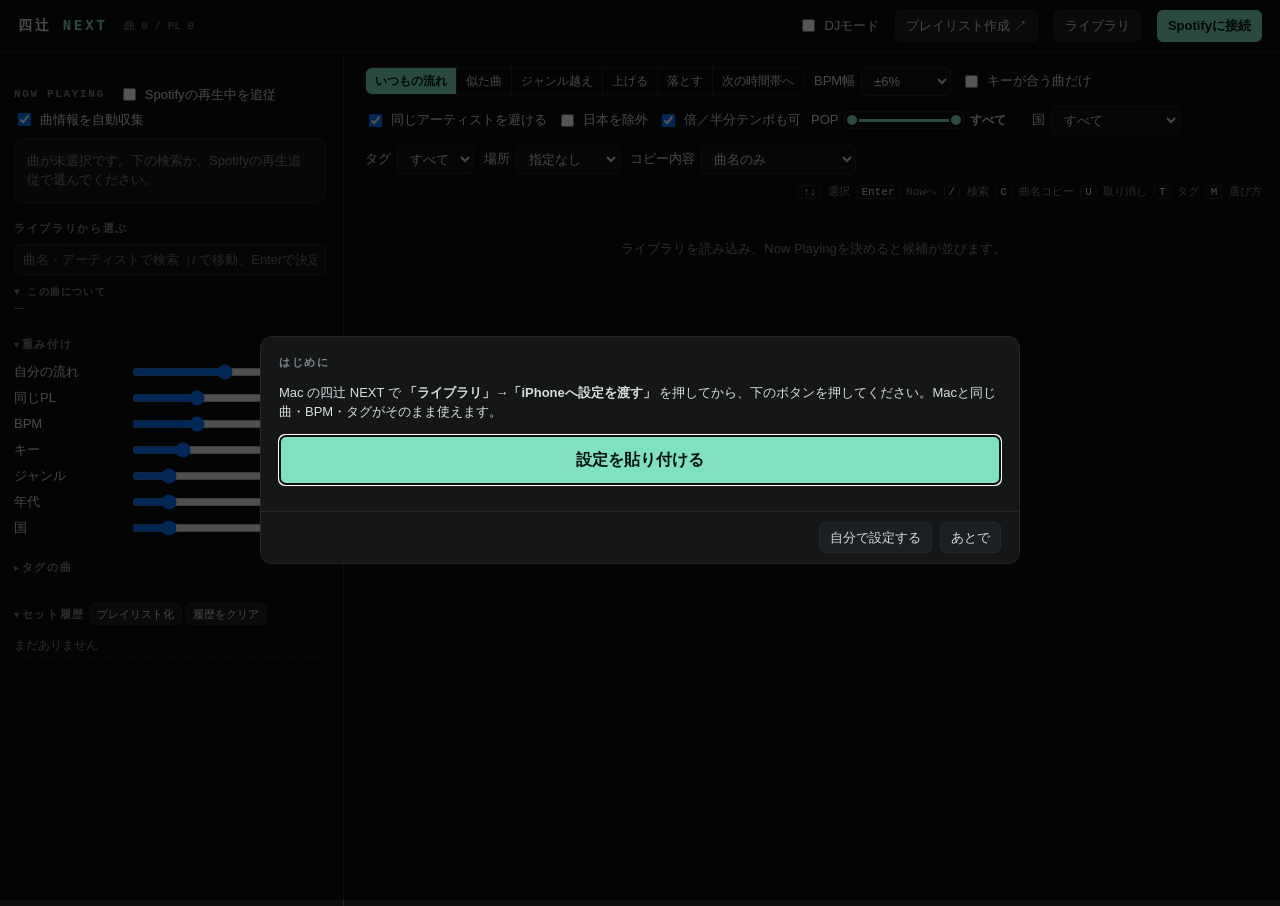
==== commit 66e4b6a5: "候補行の右側を上寄せブロックに集約、日本を除外フィルタを追加" ====
--- a/index.html
+++ b/index.html
@@ -85,12 +85,14 @@
   .gj{font-size:11px;margin-left:6px;vertical-align:2px;white-space:nowrap} .gj.g{color:var(--accent)} .gj.y{color:var(--accent2)} .gj.r{color:var(--warn)}
   .gp.none{--h:0;color:var(--dim);background:none;border-color:var(--line);font-weight:400}
   .deck .gps{margin-top:4px} .deck .gps .gp{margin:0 4px 0 0;font-size:12px}
-  .cand{display:grid;grid-template-columns:34px 44px 1fr 70px 52px auto;gap:10px;align-items:center;padding:8px 6px;border-bottom:1px solid var(--line)}
+  .cand{display:grid;grid-template-columns:34px 44px minmax(0,1fr) auto;gap:10px;align-items:start;padding:8px 6px;border-bottom:1px solid var(--line)}
   .cand:hover{background:#111415}
   .cand img{width:44px;height:44px;border-radius:3px;object-fit:cover;background:#222}
   .cand .sc{font:600 15px var(--mono);color:var(--accent);text-align:right}
   .cand .nm{font-weight:600}
   .cand .meta{font:12px var(--mono)}
+  .cand .rbox{display:flex;flex-direction:column;gap:6px;align-items:flex-end}
+  .cand .rmeta{display:flex;gap:16px;align-items:baseline;padding-top:2px}
   .chips{display:flex;gap:4px;flex-wrap:wrap;margin-top:3px}
   .chip{background:var(--chip);border:1px solid var(--line);border-radius:10px;padding:0 7px;font-size:11px;color:var(--dim)}
   .chip.g{color:var(--accent);border-color:#2c4a41}
@@ -140,7 +142,7 @@
   /* 中くらいの幅では数値列（チップと重複）を畳んで情報列を守る */
   @media (max-width:1250px){
     .cand{grid-template-columns:30px 40px minmax(0,1fr) auto;gap:8px}
-    .cand .meta{display:none}
+    .cand .rmeta{display:none}
     .cand img{width:40px;height:40px}
   }
   body.dj [data-q], body.dj [data-p]{display:none}
@@ -189,8 +191,8 @@
     .filters{gap:6px 10px;padding-top:8px}
     .keys{display:none}
     .cand{grid-template-columns:30px 1fr;gap:4px 8px;padding:8px 4px}
-    .cand img,.cand .meta{display:none}
-    .cand .acts{grid-column:1 / -1;grid-row:2;justify-content:flex-end}
+    .cand img,.cand .rmeta{display:none}
+    .cand .rbox{grid-column:1 / -1;grid-row:2;flex-direction:row;justify-content:flex-end}
     .cand .acts button{padding:6px 10px;font-size:12px}
     .deck img{width:52px;height:52px}
     dialog{width:100vw;height:100vh;max-height:100vh;max-width:100vw;border-radius:0}
@@ -274,6 +276,7 @@
       </label>
       <label class="ck"><input type="checkbox" id="fKey"> キーが合う曲だけ</label>
       <label class="ck"><input type="checkbox" id="fArtist" checked> 同じアーティストを避ける</label>
+      <label class="ck" title="アーティストの国が日本（MusicBrainz）の曲を候補から外す。国が分からない曲は出す"><input type="checkbox" id="fNoJp"> 日本を除外</label>
       <label class="ck"><input type="checkbox" id="fHalf" checked> 倍／半分テンポも可</label>
       <span class="ck popf" title="Spotify人気度（POP）がこの範囲の曲だけ候補に出す。0〜100なら絞り込みなし（ダブルクリックで戻す）">POP
         <span class="dual"><input type="range" id="popMin" min="0" max="100" step="5" value="0" aria-label="POPの下限"><input type="range" id="popMax" min="0" max="100" step="5" value="100" aria-label="POPの上限"></span>
@@ -729,7 +732,7 @@
   }
   const curBpm=bpmOf(cur), curKey=keyOf(cur), curGen=genOf(cur), curArt=new Set(S.tracks[cur]?.artists.map(a=>a.id)), curAf=afOf(cur);
   const lm=labelMap(), vctx={curAf, st:(M.af||M.snd)?afStats():{}, lm, curG:genreSet(cur,lm), curMood:moodOf(cur), mood:mode==="similar"};
-  const fB=+$("#fBpm").value, fK=$("#fKey").checked, fA=$("#fArtist").checked, half=$("#fHalf").checked;
+  const fB=+$("#fBpm").value, fK=$("#fKey").checked, fA=$("#fArtist").checked, half=$("#fHalf").checked, fNJ=$("#fNoJp")?.checked||false;
   const [pMin,pMax]=popRange(), fPop=pMin>0||pMax<100;  // POPの範囲（人気度が分からない曲は絞り込み中は出さない）
   const W={flow:w("wFlow")*M.flow,co:w("wCo")*M.co,bpm:w("wBpm")*M.bpm,key:w("wKey")*M.key,gen:w("wGen")*M.gen,year:w("wYear")*(M.year??1),cc:w("wCc")*(M.cc??1),af:M.af,nov:M.nov,rnd:M.rnd,pop:M.pop,eng:M.eng,cross:M.cross||0,snd:M.snd||0,slot:M.slot||0,mood:M.mood||0};
   const seed=cur+":"+(S.seed||0);
@@ -750,6 +753,7 @@
     const venueMiss=fVenue && !tg.includes(fVenue);  // 場所の前提に合わない曲は候補から外す（候補が空なら参考表示行き）
     const sameArt = t.artists.some(a=>curArt.has(a.id));
     if(fA && sameArt) continue;
+    if(fNJ && countriesOf(id).includes("JP")) continue;  // 日本を除外（国が分かる曲だけ判定、国不明は出す）
     const chips=[]; let sc=0, slotD=null, noSlot=false;
     if(flow[id]){ const v=Math.min(1,flow[id]/2); sc+=W.flow*v; chips.push([W.flow<0?"":"g", flow[id]>=1?`直後に置いた×${Math.round(flow[id])}`:"直前に置いた"]); }
     if(co[id]){ const v=1-Math.exp(-co[id]*1.2); sc+=W.co*v; const n=(S.occ[id]||[]).filter(([pi])=>S.occ[cur].some(([pj])=>pj===pi)).length; chips.push(["", `同じPL×${n}`]); }
@@ -893,7 +897,7 @@
   if(later(()=>renderCands(true))) return;
   if(!keepSel) sel=0;
   // Now・選び方・絞り込みが変わったときだけ60曲に戻す（裏での描き直しでは戻さない）
-  const ck=[S.now,LS.get("mode","flow"),$("#fBpm").value,$("#fKey").checked,$("#fArtist").checked,$("#fHalf").checked,LS.get("fTag",""),LS.get("fCc",""),LS.get("fVenue",""),popRange().join("-")].join("|");
+  const ck=[S.now,LS.get("mode","flow"),$("#fBpm").value,$("#fKey").checked,$("#fArtist").checked,$("#fHalf").checked,LS.get("fTag",""),LS.get("fCc",""),LS.get("fVenue",""),$("#fNoJp")?.checked?"nj":"",popRange().join("-")].join("|");
   if(ck!==candCtx){ candCtx=ck; candLimit=60; candHold=false; }
   const list=suggest();
   if(candHold && candOrder){ const pos=new Map(candOrder.map((id,i)=>[id,i])); list.sort((a,b)=>(pos.get(a.id)??1e9)-(pos.get(b.id)??1e9)); }
@@ -904,8 +908,8 @@
   const rows = top.map((c,i)=>{ const t=S.tracks[c.id]; const m=S.meta[c.id]||{};
     return `<div class="cand${i===sel?" sel":""}" data-i="${i}" data-id="${c.id}"><span class="sc" title="全部の条件が揃ったときを100とした点">${list.weak?"—":c.pct}</span><img src="${esc(t.img)}" alt="" loading="lazy">
       <div><div class="nm">${esc(t.name)}${(()=>{ const gl=genreList(c.id,lm); return (gl.length?gl.slice(0,3).map(x=>genrePill(x)).join(""):`<span class="gp none" title="ジャンル不明">？</span>`)+(c.gst?`<span class="gj ${c.gst[0]}"${c.gst[2]?` title="${esc(c.gst[2])}"`:""}>${c.gst[1]}</span>`:""); })()}</div><div class="muted">${esc(arts(t))}${ccSpan(c.id,c.ccv)}<span class="cstars">${starsEdit(c.id,"data-crate")}</span></div>${subLine(c.id,lm,c.yv)}<div class="chips">${c.chips.map(([k,x])=>`<span class="chip ${k}">${esc(x)}</span>`).join("")}</div></div>
-      <span class="meta">${m.bpm?m.bpm.toFixed(1):"—"}</span><span class="meta" style="color:var(--accent2)">${m.key||"—"}</span>
-      <span class="acts"><button class="sm" data-tagbtn="${c.id}" title="この曲にタグ・評価を付ける">＃</button><button class="sm" data-c="${c.id}" title="曲名をコピー（rekordboxの検索に貼り付け）">⎘</button><button class="sm" data-q="${c.id}">キュー</button><button class="sm" data-p="${c.id}">再生</button><button class="sm" data-n="${c.id}">Nowへ</button></span></div>`; }).join("");
+      <div class="rbox"><div class="rmeta"><span class="meta">${m.bpm?m.bpm.toFixed(1):"—"}</span><span class="meta" style="color:var(--accent2)">${m.key||"—"}</span></div>
+      <span class="acts"><button class="sm" data-tagbtn="${c.id}" title="この曲にタグ・評価を付ける">＃</button><button class="sm" data-c="${c.id}" title="曲名をコピー（rekordboxの検索に貼り付け）">⎘</button><button class="sm" data-q="${c.id}">キュー</button><button class="sm" data-p="${c.id}">再生</button><button class="sm" data-n="${c.id}">Nowへ</button></span></div></div>`; }).join("");
   let html=(list.weak?`<div class="empty" style="padding:8px 0">今の曲の手がかり（BPM・キー・プレイリスト・音の特徴）が少ないので、参考として並べています。BPM／キーを入れるか、この曲を含むプレイリストを読み込むと精度が上がります。</div>`:"")+rows;
   const rest=list.length-top.length;
   if(rest>0) html+=`<div class="more"><button class="sm" id="moreCands">もっと見る（+${Math.min(60,rest)}曲 / 残り${rest}曲）</button></div>`;
@@ -1764,7 +1768,7 @@
 $("#btnClearHist").onclick=e=>{ e.stopPropagation(); S.hist=[]; LS.set("hist",[]); refresh(); };
 ["wFlow","wCo","wBpm","wKey","wGen","wYear","wCc"].forEach(id=>{ const el=$("#"+id); const sp=el.nextElementSibling; el.value=LS.get(id,el.value); sp.textContent=el.value;
   el.oninput=()=>{ sp.textContent=el.value; LS.set(id,el.value); renderCands(); }; });
-["fBpm","fKey","fArtist","fHalf"].forEach(id=>$("#"+id).onchange=renderCands);
+["fBpm","fKey","fArtist","fHalf","fNoJp"].forEach(id=>$("#"+id).onchange=renderCands);
 // POPの範囲スライダー（つまみ2つ。下限が上限を越えないように押し戻す）。動かしている間は表示だけ、離したら候補を出し直す
 function popRange(){ return [+$("#popMin").value, +$("#popMax").value]; }
 function popShow(){ const [a,b]=popRange(); $("#popVal").textContent=a<=0&&b>=100?"すべて":`${a}〜${b}`;
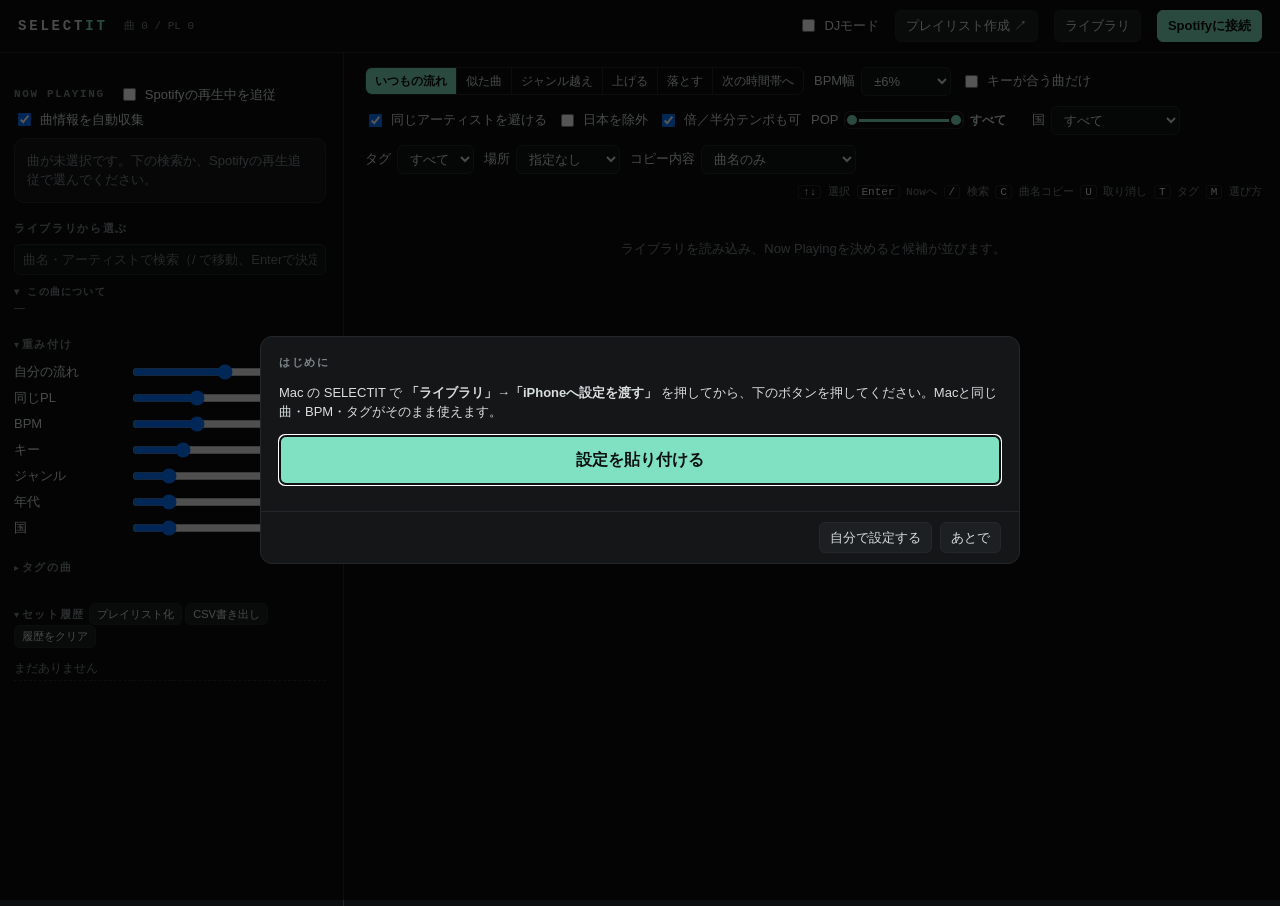
==== commit 90409ddb: "SELECTITに改名＋CSV書き出し＋Forge改修第1弾" ====
--- a/index.html
+++ b/index.html
@@ -5,12 +5,12 @@
 <meta name="viewport" content="width=device-width, initial-scale=1, viewport-fit=cover">
 <meta name="apple-mobile-web-app-capable" content="yes">
 <meta name="apple-mobile-web-app-status-bar-style" content="black">
-<title>四辻 NEXT — 選曲アシスト</title>
+<title>SELECTIT — 選曲アシスト</title>
 <link rel="manifest" href="manifest.json">
 <link rel="icon" type="image/png" sizes="192x192" href="icon-192.png">
 <link rel="apple-touch-icon" href="apple-touch-icon.png">
 <meta name="theme-color" content="#0c0d0e">
-<meta name="apple-mobile-web-app-title" content="四辻 NEXT">
+<meta name="apple-mobile-web-app-title" content="SELECTIT">
 <style>
   :root{
     --bg:#0c0d0e; --panel:#141617; --line:#24282a; --text:#d9dedf; --dim:#7d8689;
@@ -183,9 +183,16 @@
     header{flex-wrap:wrap;gap:8px 12px;padding:8px 12px}
     header .sp{display:none}
     #status{width:100%;order:9}
-    main{display:block;height:auto}
+    main{display:flex;flex-direction:column;height:auto}
     #split{display:none}
-    aside{border-right:0;border-bottom:1px solid var(--line);padding:12px}
+    aside{display:contents}
+    aside>*{order:4}
+    .npRow{order:1;padding:12px 12px 0}
+    #deck{order:2;margin:0 12px;padding-bottom:12px;border-bottom:1px solid var(--line)}
+    #info,#dWeights{order:2}
+    section.list{order:3}
+    aside>h2,aside>.search-res,aside>details{margin-left:12px;margin-right:12px}
+    #q{width:calc(100% - 24px)!important;margin-left:12px;margin-right:12px}
     section.list{padding:0 12px 10px}
     input,select{font-size:16px}
     .filters{gap:6px 10px;padding-top:8px}
@@ -228,7 +235,7 @@
 </head>
 <body>
 <header>
-  <h1>四辻 <span>NEXT</span></h1>
+  <h1>SELECT<span>IT</span></h1>
   <span id="djBadge">DJ MODE</span>
   <span id="status">未接続</span>
   <button class="sm" id="updBtn" hidden title="新しい版が公開されています">新しい版に更新</button>
@@ -261,7 +268,7 @@
     <div id="tagListBox"></div>
     </details>
 
-    <details class="side" id="dHist" open><summary><h2>セット履歴</h2> <button class="sm" id="btnExport">プレイリスト化</button> <button class="sm" id="btnClearHist">履歴をクリア</button></summary>
+    <details class="side" id="dHist" open><summary><h2>セット履歴</h2> <button class="sm" id="btnExport">プレイリスト化</button> <button class="sm" id="btnCsv">CSV書き出し</button> <button class="sm" id="btnClearHist">履歴をクリア</button></summary>
     <div class="hist" id="hist"><div class="muted">まだありません</div></div>
     </details>
   </aside>
@@ -299,7 +306,7 @@
 <dialog id="dlgSetup">
   <div class="in">
     <h2>はじめに</h2>
-    <p>Mac の四辻 NEXT で <b>「ライブラリ」→「iPhoneへ設定を渡す」</b> を押してから、下のボタンを押してください。Macと同じ曲・BPM・タグがそのまま使えます。</p>
+    <p>Mac の SELECTIT で <b>「ライブラリ」→「iPhoneへ設定を渡す」</b> を押してから、下のボタンを押してください。Macと同じ曲・BPM・タグがそのまま使えます。</p>
     <button id="setupPaste" class="pri" style="width:100%;padding:12px;font-size:16px">設定を貼り付ける</button>
     <div id="setupManual" hidden style="margin-top:10px"><p class="muted">うまく読めないときは、ここに長押しで貼り付けてください</p>
       <textarea id="setupText" rows="3" style="width:100%;box-sizing:border-box;font:12px var(--mono)" autocomplete="off" autocapitalize="off" spellcheck="false"></textarea>
@@ -362,7 +369,7 @@
     <div class="muted" id="syncInfo" style="margin-top:4px;font-size:12px"></div>
     <div style="display:flex;gap:8px;align-items:center;flex-wrap:wrap;margin-top:8px">
       <button id="setupCopy" class="pri">iPhoneへ設定を渡す</button>
-      <span class="muted">Client ID と同期のトークンをコピーします。iPhone で四辻 NEXT を開き「設定を貼り付ける」を押すだけで、Macと同じ状態になります（同じApple IDのユニバーサルクリップボード）</span>
+      <span class="muted">Client ID と同期のトークンをコピーします。iPhone で SELECTIT を開き「設定を貼り付ける」を押すだけで、Macと同じ状態になります（同じApple IDのユニバーサルクリップボード）</span>
     </div>
 
     <h2>6. バックアップ（ファイル）</h2>
@@ -404,6 +411,7 @@
   rate:{},          // 自分で付けた星 id -> {r:1〜5（0＝なし）, at:更新時刻}（Gistで同期、新しい方が勝つ）
   tags:{},          // 自分で付けたタグ id -> {t:["ピーク",...], at:更新時刻}（Gistで同期、新しい方が勝つ）
   ex:{},            // 自動収集した曲情報 id -> {at,done,sp,dz,mb,wk}
+  alb:{},           // アルバムID -> レーベル名（Spotifyアルバム情報から取得、候補とNow Playingのレーベル表示用）
   occ:{},           // id -> [[plIdx,pos],...]
   now:null, hist:[], me:null, lastPlayingId:null
 };
@@ -845,17 +853,14 @@
   const aff=m.af, fv2=v=>v==null?"–":Math.round(v*100);
   const undo=S.hist.length?`<button class="sm" data-undo title="ひとつ前のNowに戻す（U）">↶ 戻す</button>`:"";
   $("#mobileNow").innerHTML=`<b>NOW</b>${esc(t.name)} <span class="muted">— ${esc(arts(t))}</span><span class="m">${m.bpm?m.bpm.toFixed(1):"—"} ${m.key||""}</span>${undo?" "+undo:""}`;
-  $("#deck").innerHTML=`<div class="row"><img src="${esc(t.img)}" alt=""><div><div class="t">${esc(t.name)}${t.na?` <span class="na" title="Spotifyで再生できない曲（配信停止・地域制限など）。候補には出しません">リンク切れ</span>`:""}</div><div class="a">${esc(arts(t))}${ccSpan(t.id)}</div>${(()=>{ const gl=genreList(t.id,labelMap()); return gl.length?`<div class="gps">${gl.slice(0,4).map(x=>genrePill(x,true)).join("")}</div>`:""; })()}<div class="muted">${esc(t.album)} ${t.year||""}</div>${pls.length?`<div class="muted" title="${esc(pls.join("、"))}">収録 ${pls.length} PL：${esc(cut(pls.join("、"),42))}</div>`:""}${aff&&(aff.en!=null||aff.da!=null)?`<div class="muted">エネルギー${fv2(aff.en)} ダンス${fv2(aff.da)} 明るさ${fv2(aff.va)}</div>`:""}</div></div>
+  $("#deck").innerHTML=`<div class="row"><img src="${esc(t.img)}" alt=""><div><div class="t">${esc(t.name)}${t.na?` <span class="na" title="Spotifyで再生できない曲（配信停止・地域制限など）。候補には出しません">リンク切れ</span>`:""}</div><div class="a">${esc(arts(t))}${ccSpan(t.id)}</div>${(()=>{ const gl=genreList(t.id,labelMap()); return gl.length?`<div class="gps">${gl.slice(0,4).map(x=>genrePill(x,true)).join("")}</div>`:""; })()}<div class="muted">${esc(t.album)} ${t.year||""}${(()=>{ const l=labelOf(t.id,labelMap()); return l?` · ${esc(cut(l,32))}`:""; })()}</div>${pls.length?`<div class="muted" title="${esc(pls.join("、"))}">収録 ${pls.length} PL：${esc(cut(pls.join("、"),42))}</div>`:""}${aff&&(aff.en!=null||aff.da!=null)?`<div class="muted">エネルギー${fv2(aff.en)} ダンス${fv2(aff.da)} 明るさ${fv2(aff.va)}</div>`:""}</div></div>
    <div class="bk"><span class="big">${m.bpm?m.bpm.toFixed(1):"—"}</span><span class="muted">BPM</span><span class="big k">${m.key||"—"}</span><span class="muted">${m.genre?esc(m.genre):""} ${m.src?"("+(SRC_LABEL[m.src]||m.src)+(m.kSrc&&m.kSrc!==m.src?" / キー: "+(SRC_LABEL[m.kSrc]||m.kSrc):"")+(m.bSrc&&m.bSrc!==m.src?" / BPM: "+(SRC_LABEL[m.bSrc]||m.bSrc):"")+")":""}${m.src==="rekordbox"&&m.rbName&&norm(m.rbName)!==norm(t.name)?` <span class="muted" title="rekordbox のこの曲と照合しました">← rekordbox「${esc(m.rbName)}」</span>`:""}</span></div>
-   <div class="bk"><input id="eBpm" placeholder="BPM" value="${m.bpm||""}"><input id="eKey" placeholder="キー 8A/Am" value="${m.key||""}"><button class="sm" id="saveMeta">保存</button><button class="sm" id="tap">TAP</button><button class="sm" data-p="${t.id}" title="Spotifyで再生">▶ 再生</button><button class="sm" data-c="${t.id}" title="曲名をコピー">⎘ コピー</button><button class="sm" data-lyr="${t.id}" title="曲名とアーティスト名で歌詞を検索（別のタブで開く。アプリでは歌詞を取得しない）">歌詞 ↗</button>${undo}<span class="muted" id="tapv"></span></div>
+   <div class="bk"><input id="eBpm" placeholder="BPM" value="${m.bpm||""}"><input id="eKey" placeholder="キー 8A/Am" value="${m.key||""}"><button class="sm" id="saveMeta">保存</button><button class="sm" id="tap">TAP</button><button class="sm" data-tagbtn="${t.id}" title="この曲にタグ・評価を付ける">＃</button><button class="sm" data-p="${t.id}" title="Spotifyで再生">▶ 再生</button><button class="sm" data-c="${t.id}" title="曲名をコピー">⎘ コピー</button><button class="sm" data-lyr="${t.id}" title="曲名とアーティスト名で歌詞を検索（別のタブで開く。アプリでは歌詞を取得しない）">歌詞 ↗</button>${undo}<span class="muted" id="tapv"></span></div>
    <div class="tags" id="deckTags">${tagsOf(t.id).map(x=>`<span class="chip tag">#${esc(x)}<button data-deltag="${esc(x)}" title="外す">×</button></span>`).join("")}</div>
    <div class="bk rateRow" id="deckRate"><span class="muted">評価</span>${starsEdit(t.id,"data-rate")}<span class="muted kh" style="font-size:11px">1〜5キー</span></div>
-   <details class="tagPre" id="tagPre"${LS.get("tagPre",false)?" open":""}><summary>TAG</summary>${[...TAG_PRESET, ...(origTags().length?[["オリジナル",origTags()]]:[])].map(([g,l])=>`<div class="tpg"><span class="muted">${g}</span>${l.map(x=>tagsOf(t.id).includes(x)?`<span class="chip tag g" data-deltag="${esc(x)}" title="外す">#${esc(x)}</span>`:`<span class="chip sug" data-addtag="${esc(x)}" title="このタグを付ける">＋${esc(x)}</span>`).join("")}</div>`).join("")}<div class="tpg"><span class="muted">追加</span><input id="tagIn" placeholder="＋タグ（T）" list="tagList" autocomplete="off"><datalist id="tagList">${[...new Set([...allTags(),...PRESET_ALL])].map(x=>`<option value="${esc(x)}">`).join("")}</datalist></div></details>`;
-  $("#tagIn").onkeydown=e=>{ if(e.isComposing||e.keyCode===229) return;  // 日本語変換の確定Enterでは追加しない
-    if(e.key==="Enter"){ e.preventDefault(); const v=e.target.value; if(cleanTag(v)){ addTag(t.id,v); setTimeout(()=>$("#tagIn")?.focus(),0); } } else if(e.key==="Escape"){ e.target.value=""; e.target.blur(); } };
-  $("#tagPre").ontoggle=e=>LS.set("tagPre",e.target.open);
+   <datalist id="tagList">${[...new Set([...allTags(),...PRESET_ALL])].map(x=>`<option value="${esc(x)}">`).join("")}</datalist>`;
+  fillLabels([t.id]);
   $("#deckRate").onclick=e=>{ const b=e.target.closest("[data-rate]"); if(b) setRate(t.id,+b.dataset.rate); };
-  $("#tagPre").onclick=e=>{ const d=e.target.closest("[data-deltag]"), a=e.target.closest("[data-addtag]"); if(d) delTag(t.id,d.dataset.deltag); else if(a) addTag(t.id,a.dataset.addtag); };
   $("#deckTags").onclick=e=>{ const d=e.target.closest("[data-deltag]"), a=e.target.closest("[data-addtag]"); if(d) delTag(t.id,d.dataset.deltag); else if(a) addTag(t.id,a.dataset.addtag); };
   $("#saveMeta").onclick=()=>{ const bpm=parseFloat($("#eBpm").value)||null; const kRaw=$("#eKey").value.trim(); const key=toCamelot(kRaw);
     if(kRaw && !key){ toast("キーは 8A や Am の形で入力してください"); return; }
@@ -877,13 +882,25 @@
   for(const a of S.tracks[id]?.artists||[]){ const x=lm.__ag?.[a.id]; if(x) return x.slice(0,2).join("/"); }
   return ""; }
 function labelOf(id,lm){ const e=S.ex[id], t=S.tracks[id];
-  return e?.sp?.label || e?.dz?.album?.label || (t?.albumId&&lm[t.albumId]) || S.meta[id]?.af?.lbl || S.dg[id]?.label?.[0] || ""; }
+  return e?.sp?.label || e?.dz?.album?.label || (t?.albumId&&lm[t.albumId]) || (t?.albumId&&S.alb[t.albumId]) || S.meta[id]?.af?.lbl || S.dg[id]?.label?.[0] || ""; }
 const cut=(x,n)=>x.length>n?x.slice(0,n-1)+"…":x;
 function subLine(id,lm,yv){ const t=S.tracks[id], a=S.meta[id]?.af; const p=[], q=[];
   const yr=yearOf(id); if(t.dur) p.push(fmtDur(t.dur)); if(yr) p.push(yv?`<span class="yr ${yv[0]}" title="${yv[1]}（加点）">${yr}</span>`:yr); if(t.pop!=null) p.push("POP "+t.pop); const l=labelOf(id,lm); if(l) p.push(esc(cut(l,28)));
   if(a && (a.en!=null||a.da!=null||a.va!=null)){ const f=v=>v==null?"–":Math.round(v*100);
     q.push(`<span class="af" title="エネルギー / ダンス度 / 明るさ（0〜100）">E${f(a.en)} D${f(a.da)} V${f(a.va)}</span>`); }
   return (p.length?`<div class="sub">${p.join(" · ")}</div>`:"")+(q.length?`<div class="sub">${q.join(" · ")}</div>`:""); }
+let albRunning=false;
+// 候補とNow Playingのレーベル表示用：レーベルが分からない曲のアルバムをまとめてSpotifyから取得し、アルバムIDでキャッシュする
+async function fillLabels(ids){ if(albRunning) return; const lm=labelMap(); const want=new Map();
+  for(const id of ids){ const t=S.tracks[id]; if(!t?.albumId) continue; if(labelOf(id,lm)) continue; if(t.albumId in S.alb) continue; want.set(t.albumId,id); }
+  if(!want.size) return; if(!(await token().catch(()=>null))) return; albRunning=true;
+  try{ const keys=[...want.keys()];
+    for(let i=0;i<keys.length;i+=20){ const j=await api("/albums?ids="+keys.slice(i,i+20).join(",")).catch(()=>null);
+      (j?.albums||[]).forEach((a,ix)=>{ if(a) S.alb[keys[i+ix]]=a.label||""; });
+      for(const k of keys.slice(i,i+20)) if(!(k in S.alb)) S.alb[k]=""; }
+    await DB.set("alb",S.alb);
+  }catch{}
+  albRunning=false; renderCands(true); if(S.now) renderDeck(); }
 let pressing=false; const deferred=new Set();
 function later(fn){ if(pressing){ deferred.add(fn); return true; } return false; }
 document.addEventListener("pointerdown",()=>{ pressing=true; },true);
@@ -904,7 +921,7 @@
   candOrder=list.map(c=>c.id); const top=list.slice(0,candLimit);
   $("#candInfo").textContent = list.weak?`候補 ${list.length}曲（参考）`:`候補 ${list.length}曲`;
   if(!top.length){ candsHtml=""; $("#cands").innerHTML=`<div class="empty">条件に合う候補がありません。フィルタを緩めるか、この曲を含むプレイリストを読み込んでください。</div>`; return; }
-  const max=top[0].sc, lm=labelMap();
+  const max=top[0].sc, lm=labelMap(); fillLabels(top.map(c=>c.id));
   const rows = top.map((c,i)=>{ const t=S.tracks[c.id]; const m=S.meta[c.id]||{};
     return `<div class="cand${i===sel?" sel":""}" data-i="${i}" data-id="${c.id}"><span class="sc" title="全部の条件が揃ったときを100とした点">${list.weak?"—":c.pct}</span><img src="${esc(t.img)}" alt="" loading="lazy">
       <div><div class="nm">${esc(t.name)}${(()=>{ const gl=genreList(c.id,lm); return (gl.length?gl.slice(0,3).map(x=>genrePill(x)).join(""):`<span class="gp none" title="ジャンル不明">？</span>`)+(c.gst?`<span class="gj ${c.gst[0]}"${c.gst[2]?` title="${esc(c.gst[2])}"`:""}>${c.gst[1]}</span>`:""); })()}</div><div class="muted">${esc(arts(t))}${ccSpan(c.id,c.ccv)}<span class="cstars">${starsEdit(c.id,"data-crate")}</span></div>${subLine(c.id,lm,c.yv)}<div class="chips">${c.chips.map(([k,x])=>`<span class="chip ${k}">${esc(x)}</span>`).join("")}</div></div>
@@ -1035,25 +1052,30 @@
   if(await withDevice(dv=>api(`/me/player/queue?uri=${encodeURIComponent(uri)}${dv?"&device_id="+dv:""}`,{method:"POST"}),"キュー追加")) toast("キューに追加："+S.tracks[id].name); }
 // 再生の指示が通っても Spotify 側で曲が読み込まれず「無」になることがある（Macアプリで確認）。
 // 指示のあと実際に鳴っている曲を確かめ、違えば アルバム文脈で再送 → それでもだめなら Spotify アプリで曲を開く
-async function nowPlayingId(){ const j=await api("/me/player?market=from_token").catch(()=>null); return j?{id:j.item?.id||"",from:j.item?.linked_from?.id||"",playing:j.is_playing,dev:j.device?.name||""}:null; }
+async function nowPlayingId(){ const j=await api("/me/player?market=from_token").catch(()=>null); return j?{id:j.item?.id||"",from:j.item?.linked_from?.id||"",playing:j.is_playing,dev:j.device?.name||"",name:j.item?.name||"",artists:(j.item?.artists||[]).map(a=>a.name||"")}:null; }
 async function confirmPlay(id){ for(let i=0;i<4;i++){ await sleep(700); const p=await nowPlayingId(); if(p && (p.id===id||p.from===id)) return true; } return false; }
 function openInSpotify(id){ const a=document.createElement("a"); a.href="spotify:track:"+id; a.click(); }
-async function play(id){ const t=S.tracks[id], uri=t.uri||("spotify:track:"+id); toast("Spotifyに再生を指示中…");
+async function play(id,opt){ const t=S.tracks[id], uri=t.uri||("spotify:track:"+id); const noOpen=!!opt?.noOpen; toast("Spotifyに再生を指示中…");
   let dev="";
   if(IS_PHONE || IS_TABLET){ const d=await ownDevice();
     // この端末の Spotify アプリが一覧に出ていない（起動していない）: アプリで曲を開く。開いたあとは一覧に出るので、次の ▶ からこの端末で鳴る
-    if(!d){ toast(`この${IS_PHONE?"iPhone":"iPad"}のSpotifyアプリで曲を開きます（アプリが起動していなかったため）。次からは ▶ でこの端末で鳴ります`); openInSpotify(id); return; }
+    if(!d){ if(noOpen){ toast("この端末のSpotifyが見つからないため、再生できませんでした（アプリは開きません）"); return; } toast(`この${IS_PHONE?"iPhone":"iPad"}のSpotifyアプリで曲を開きます（アプリが起動していなかったため）。次からは ▶ でこの端末で鳴ります`); openInSpotify(id); return; }
     dev=d.id; }
   const mine=dev;  // この端末の Spotify: 失敗しても Mac などほかのデバイスに切り替えない
   const send=body=>mine ? api(`/me/player/play?device_id=${mine}`,{method:"PUT",body:JSON.stringify(body)}).then(()=>true,e=>{
-      if(/^404/.test(e.message||"")){ toast("この端末のSpotifyアプリにつながらなかったので、アプリで曲を開きます"); openInSpotify(id); } else toast(playErr(e,"再生")); return false; })
+      if(/^404/.test(e.message||"")){ if(noOpen){ toast("この端末のSpotifyアプリにつながらなかったので、再生できませんでした（アプリは開きません）"); } else { toast("この端末のSpotifyアプリにつながらなかったので、アプリで曲を開きます"); openInSpotify(id); } } else toast(playErr(e,"再生")); return false; })
     : withDevice(dv=>{ if(dv) dev=dv; return api(`/me/player/play${(dv||dev)?"?device_id="+(dv||dev):""}`,{method:"PUT",body:JSON.stringify(body)}); },"再生");
+  const cur=await nowPlayingId().catch(()=>null);
+  const norm=s=>(s||"").toLowerCase().replace(/[\s　]+/g," ").trim();
+  const sameSong=!!(cur && cur.name && norm(cur.name)===norm(t.name) && norm(cur.artists?.[0])===norm(t.artists?.[0]?.name));
+  if(cur && (cur.id===id||cur.from===id||sameSong)){ if(cur.playing){ toast("再生中です："+t.name); return; } if(await send({})) toast("再開："+t.name); return; }
   if(!(await send({uris:[uri]}))) return;
   if(await confirmPlay(id)){ toast("再生："+t.name); return; }
   // 2回目: アルバムの中のその曲として再生（単曲指定で読み込めないときに効くことがある）
   if(t.albumId){ toast("Spotifyで読み込めなかったので、アルバムから再生し直しています…");
     if(await send({context_uri:"spotify:album:"+t.albumId, offset:{uri}}) && await confirmPlay(id)){ toast("再生："+t.name); return; } }
   const p=await nowPlayingId();
+  if(noOpen){ toast(`Spotifyで再生が始まりませんでした（${p?.dev?"デバイス: "+p.dev+"、":""}${p?.id?"今の曲は別の曲":"曲が読み込まれていません"}）。アプリは開きません`); return; }
   toast(`Spotifyで再生が始まりませんでした（${p?.dev?"デバイス: "+p.dev+"、":""}${p?.id?"今の曲は別の曲":"曲が読み込まれていません"}）。Spotifyアプリでこの曲を開きます`);
   openInSpotify(id);
 }
@@ -1067,12 +1089,24 @@
 
 async function exportSet(){
   const ids=[...S.hist, ...(S.now?[S.now]:[])]; if(!ids.length){ toast("履歴がありません"); return; }
-  try{ const d=new Date(); const name=`四辻 NEXT set ${d.getFullYear()}-${String(d.getMonth()+1).padStart(2,"0")}-${String(d.getDate()).padStart(2,"0")} ${String(d.getHours()).padStart(2,"0")}:${String(d.getMinutes()).padStart(2,"0")}`;
-    const pl=await api("/me/playlists",{method:"POST",body:JSON.stringify({name,public:false,description:"四辻 NEXT で組んだセット"})});
+  try{ const d=new Date(); const name=`SELECTIT set ${d.getFullYear()}-${String(d.getMonth()+1).padStart(2,"0")}-${String(d.getDate()).padStart(2,"0")} ${String(d.getHours()).padStart(2,"0")}:${String(d.getMinutes()).padStart(2,"0")}`;
+    const pl=await api("/me/playlists",{method:"POST",body:JSON.stringify({name,public:false,description:"SELECTIT で組んだセット"})});
     const uris=ids.map(id=>S.tracks[id]?.uri).filter(Boolean);
     for(let i=0;i<uris.length;i+=100) await api(`/playlists/${pl.id}/items`,{method:"POST",body:JSON.stringify({uris:uris.slice(i,i+100)})});
     toast("プレイリストを作成しました："+name);
   }catch(e){ toast("作成に失敗："+e.message); }
+}
+
+function exportCsv(){
+  const ids=[...S.hist, ...(S.now?[S.now]:[])]; if(!ids.length){ toast("履歴がありません"); return; }
+  const q=v=>`"${String(v??"").replace(/"/g,'""')}"`;
+  const rows=[["No","曲名","アーティスト","アルバム","年","BPM","キー","ジャンル","タグ","長さ(秒)","Spotify URL"].join(",")];
+  ids.forEach((id,i)=>{ const t=S.tracks[id]; if(!t) return; const m=S.meta[id]||{};
+    rows.push([i+1, q(t.name), q(arts(t)), q(t.album||""), t.year||"", m.bpm?m.bpm.toFixed(1):"", q(m.key||""), q(m.genre||""), q(tagsOf(id).join(" ")), t.dur?Math.round(t.dur/1000):"", "https://open.spotify.com/track/"+id].join(",")); });
+  const d=new Date(); const pad=n=>String(n).padStart(2,"0");
+  const fn=`set-${d.getFullYear()}${pad(d.getMonth()+1)}${pad(d.getDate())}-${pad(d.getHours())}${pad(d.getMinutes())}.csv`;
+  const a=document.createElement("a"); a.href=URL.createObjectURL(new Blob(["\uFEFF"+rows.join("\r\n")],{type:"text/csv"})); a.download=fn; a.click(); setTimeout(()=>URL.revokeObjectURL(a.href),4000);
+  toast("CSVを書き出しました："+fn);
 }
 
 // ---------- Deezer から BPM 補完 ----------
@@ -1483,7 +1517,7 @@
   return {v:1, at:LS.get("libStamp",0), tracks:T, playlists:S.playlists, saved:S.saved, plIndex:S.plIndex, ag:S.ag, ac:S.ac, af, rb:S.rb}; }
 async function libPush(){ const stamp=LS.get("libStamp",0); if(!stamp || stamp<=LS.get("libSent",0) || !Object.keys(S.tracks).length) return;
   syncMsg("同期：曲データを送信中…"); const id=await findLibGist();
-  const body={description:"四辻 NEXT 曲データ",public:false,files:{[LIB_FILE]:{content:JSON.stringify(libPayload())}}};
+  const body={description:"SELECTIT 曲データ",public:false,files:{[LIB_FILE]:{content:JSON.stringify(libPayload())}}};
   const r=await gh(id?"/gists/"+id:"/gists",{method:id?"PATCH":"POST",body:JSON.stringify(body)}); const j=await r.json(); if(j.id) LS.set("libGistId",j.id);
   LS.set("libSent",stamp); }
 async function libPull(){ const id=await findLibGist(); if(!id) return 0;
@@ -1532,7 +1566,7 @@
     // 送る前に受け取って合成（上書き事故を防ぐ）
     if(id){ const g=await (await gh("/gists/"+id)).json(); const f=g.files[SYNC_FILE]; if(f){ let txt=f.content; if(f.truncated) txt=await (await fetch(f.raw_url,{cache:"no-store"})).text(); try{ mergeMeta(JSON.parse(txt)); }catch{} } }
     const dirtyAt=LS.get("syncDirty",0);
-    const body={description:"四辻 NEXT 同期データ",public:false,files:{[SYNC_FILE]:{content:JSON.stringify(syncPayload())}}};
+    const body={description:"SELECTIT 同期データ",public:false,files:{[SYNC_FILE]:{content:JSON.stringify(syncPayload())}}};
     const r=await gh(id?"/gists/"+id:"/gists",{method:id?"PATCH":"POST",body:JSON.stringify(body)}); const j=await r.json();
     if(!j.id) throw new Error("送信できませんでした（GitHub "+r.status+"）");
     LS.set("gistId",j.id); LS.set("lastSync",Date.now()); LS.set("syncSentAt",Date.now()); if(j.history?.[0]?.version) LS.set("syncVer",j.history[0].version);
@@ -1679,7 +1713,7 @@
   if(typing) return;
   if(e.key==="/"){ e.preventDefault(); $("#q").focus(); }
   else if(e.key==="Home"){ e.preventDefault(); toTop(); }
-  else if((e.key==="t"||e.key==="T") && $("#tagIn")){ e.preventDefault(); const tp=$("#tagPre"); if(tp && !tp.open){ tp.open=true; LS.set("tagPre",true); } $("#tagIn").focus(); }
+  else if((e.key==="t"||e.key==="T") && S.now){ e.preventDefault(); if(tagPopId===S.now) closeTagPop(); else openTagPop(S.now, document.querySelector('#deck [data-tagbtn]')); }
   else if(e.key==="ArrowDown"||e.key==="j"){ e.preventDefault(); moveSel(1); }
   else if(e.key==="ArrowUp"||e.key==="k"){ e.preventDefault(); moveSel(-1); }
   else if(e.key==="Enter"){ const r=$$("#cands .cand")[sel]; if(r){ e.preventDefault(); setNow(r.dataset.id); } }
@@ -1716,7 +1750,7 @@
   const b=e.target.closest("[data-q],[data-p],[data-n],[data-c],[data-v]"); if(!b) return;
   if(b.dataset.v){ const [src,kind,i]=b.dataset.v.split(":"); const x=S.ex[src]?.sp?.[kind]?.[+i]; if(x){ if(!S.tracks[x.id]) S.tracks[x.id]=x; setNow(x.id); } }
   else if(b.dataset.c){ copyTrack(b.dataset.c,b); }
-  else if(b.dataset.q) queue(b.dataset.q); else if(b.dataset.p) play(b.dataset.p); else if(b.dataset.n){ setNow(b.dataset.n); $("#sres").innerHTML=""; $("#q").value=""; }
+  else if(b.dataset.q) queue(b.dataset.q); else if(b.dataset.p) play(b.dataset.p, b.closest(".cand")?{noOpen:true}:undefined); else if(b.dataset.n){ setNow(b.dataset.n); $("#sres").innerHTML=""; $("#q").value=""; }
 });
 $("#btnLib").onclick=openLib; $("#closeLib").onclick=()=>{ saveSel(); $("#dlgLib").close(); };
 // ---------- 設定の受け渡し（Mac → iPhone）: Client ID と GitHub トークンを1つの文字列にしてクリップボードで渡す ----------
@@ -1725,7 +1759,7 @@
   if(!cid && !gt){ toast("この端末にはまだ設定がありません"); return; }
   const txt=SETUP_PRE+btoa(unescape(encodeURIComponent(JSON.stringify({v:1,cid,gh:gt}))));
   try{ await navigator.clipboard.writeText(txt); }catch{ const ta=document.createElement("textarea"); ta.value=txt; document.body.appendChild(ta); ta.select(); document.execCommand("copy"); ta.remove(); }
-  toast("コピーしました。iPhoneで四辻 NEXT を開いて「設定を貼り付ける」を押してください"+(gt?"":"（同期のトークンが無いので、曲データは渡りません）")); }
+  toast("コピーしました。iPhoneで SELECTIT を開いて「設定を貼り付ける」を押してください"+(gt?"":"（同期のトークンが無いので、曲データは渡りません）")); }
 async function setupApply(txt){ const m=String(txt||"").trim().match(/yotsuji-setup:([A-Za-z0-9+/=]+)/);
   if(!m){ $("#setupMsg").textContent="設定の文字列が見つかりません。Macで「iPhoneへ設定を渡す」を押してから、もう一度どうぞ"; $("#setupManual").hidden=false; return false; }
   let d; try{ d=JSON.parse(decodeURIComponent(escape(atob(m[1])))); }catch{ $("#setupMsg").textContent="設定の文字列が壊れています。もう一度コピーしてください"; return false; }
@@ -1765,6 +1799,7 @@
 $("#q").oninput=doSearch;
 $("#follow").onchange=e=>setFollow(e.target.checked);
 $("#btnExport").onclick=e=>{ e.stopPropagation(); exportSet(); };
+$("#btnCsv").onclick=e=>{ e.stopPropagation(); exportCsv(); };
 $("#btnClearHist").onclick=e=>{ e.stopPropagation(); S.hist=[]; LS.set("hist",[]); refresh(); };
 ["wFlow","wCo","wBpm","wKey","wGen","wYear","wCc"].forEach(id=>{ const el=$("#"+id); const sp=el.nextElementSibling; el.value=LS.get(id,el.value); sp.textContent=el.value;
   el.oninput=()=>{ sp.textContent=el.value; LS.set(id,el.value); renderCands(); }; });
@@ -1812,7 +1847,7 @@
 (async()=>{
   await DB.open();
   S.tracks=await DB.get("tracks")||{}; S.playlists=await DB.get("playlists")||[]; S.saved=await DB.get("saved")||[];
-  S.meta=await DB.get("meta")||{}; S.dz=await DB.get("dz")||{}; S.dg=await DB.get("dg")||{}; S.rb=await DB.get("rb")||{}; S.ex=await DB.get("ex")||{}; S.tags=await DB.get("tags")||{}; S.rate=await DB.get("rate")||{}; S.ag=await DB.get("ag")||{}; S.ac=await DB.get("ac")||{}; S.plIndex=await DB.get("plIndex")||[];
+  S.meta=await DB.get("meta")||{}; S.dz=await DB.get("dz")||{}; S.dg=await DB.get("dg")||{}; S.rb=await DB.get("rb")||{}; S.ex=await DB.get("ex")||{}; S.tags=await DB.get("tags")||{}; S.rate=await DB.get("rate")||{}; S.ag=await DB.get("ag")||{}; S.ac=await DB.get("ac")||{}; S.plIndex=await DB.get("plIndex")||[]; S.alb=await DB.get("alb")||{};
   for(const v of Object.values(S.ex)) v.running=false;
   S.hist=LS.get("hist",[]); S.now=LS.get("now",null);
   buildIndex(); renderTagFilter(); renderCcFilter();
